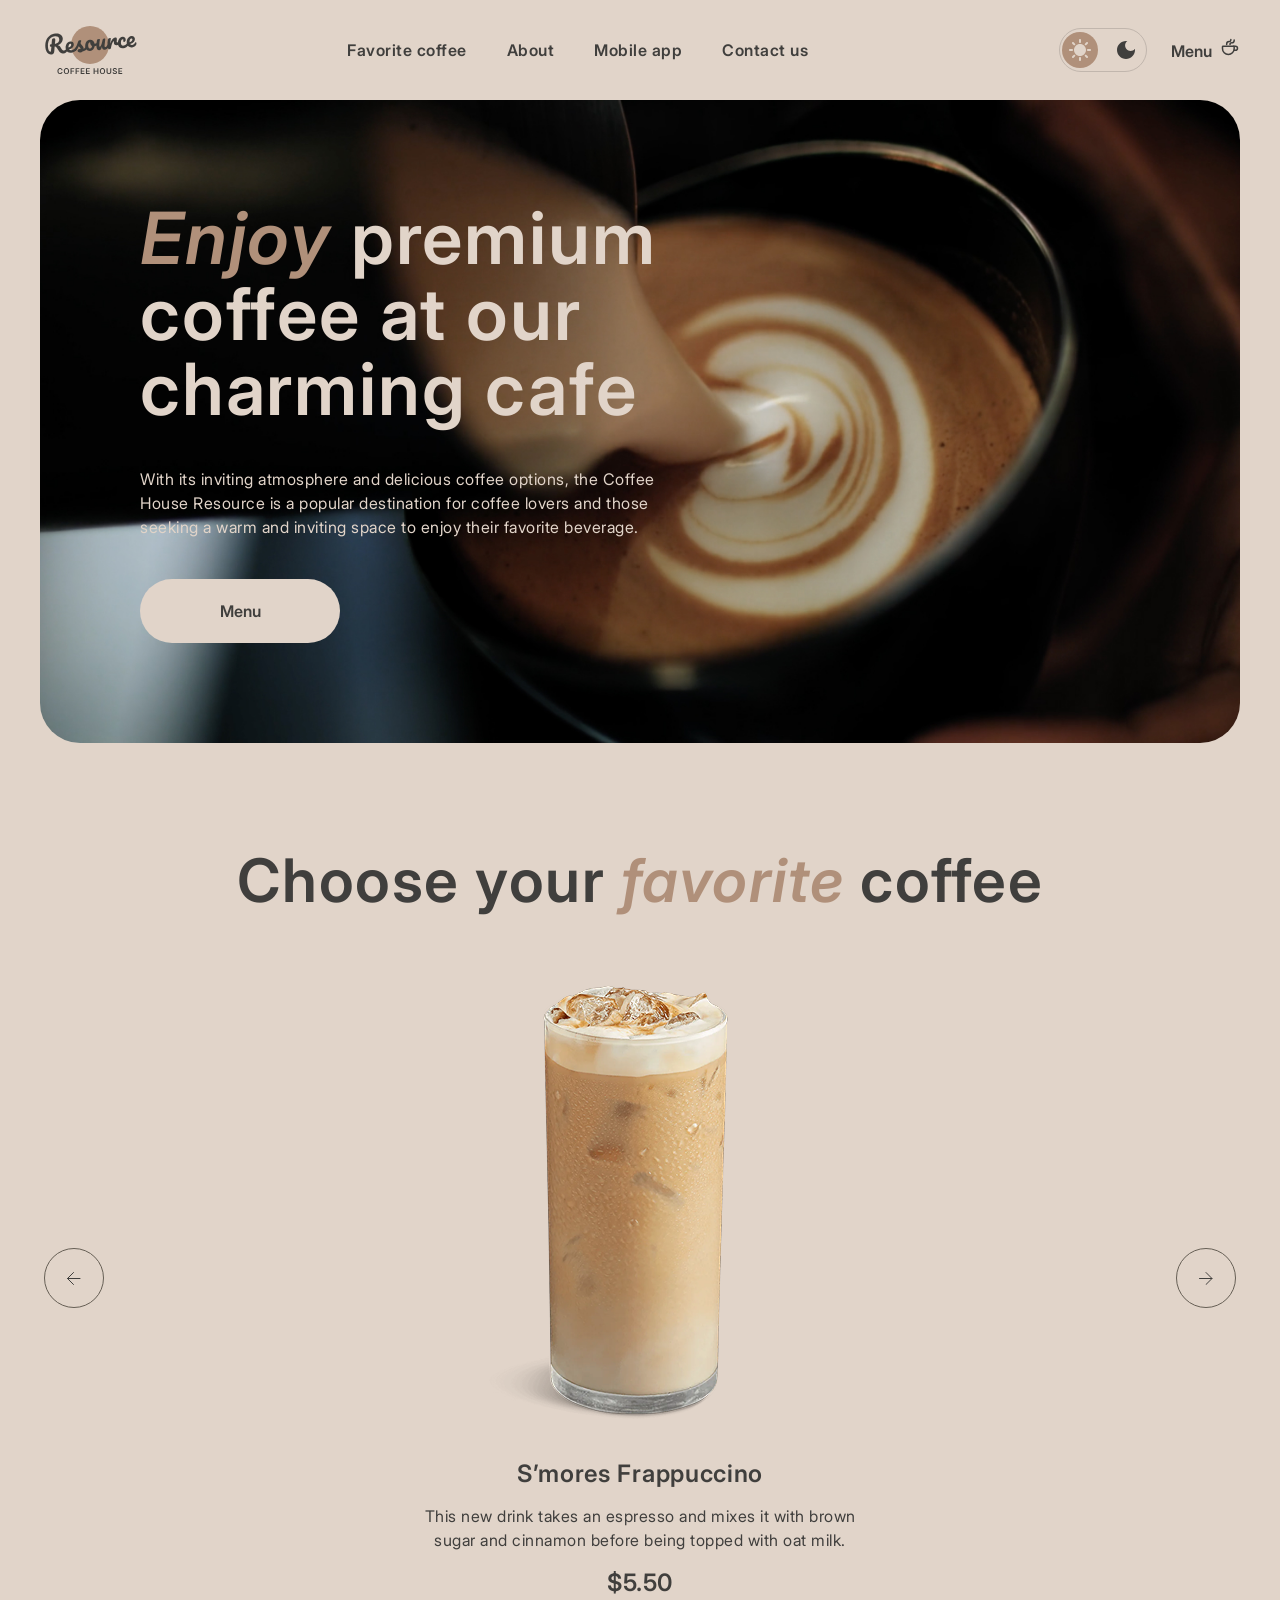
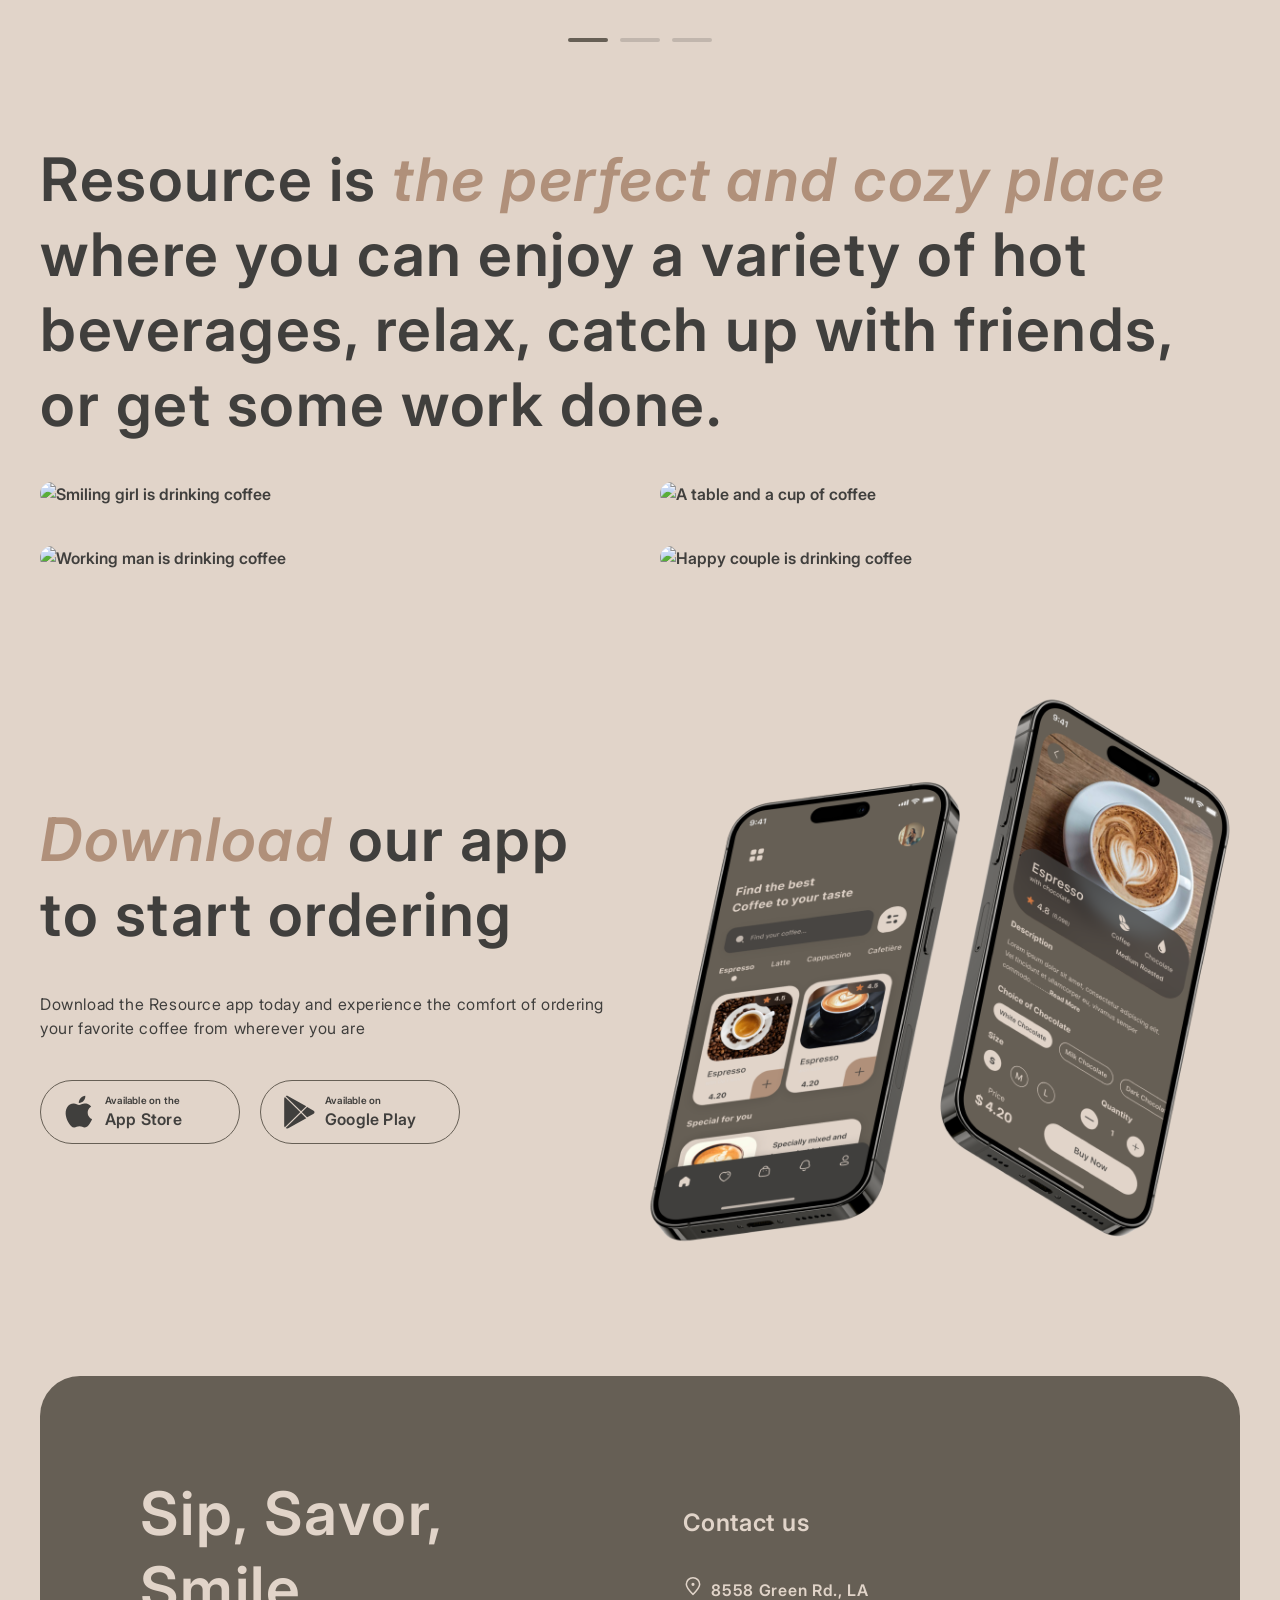
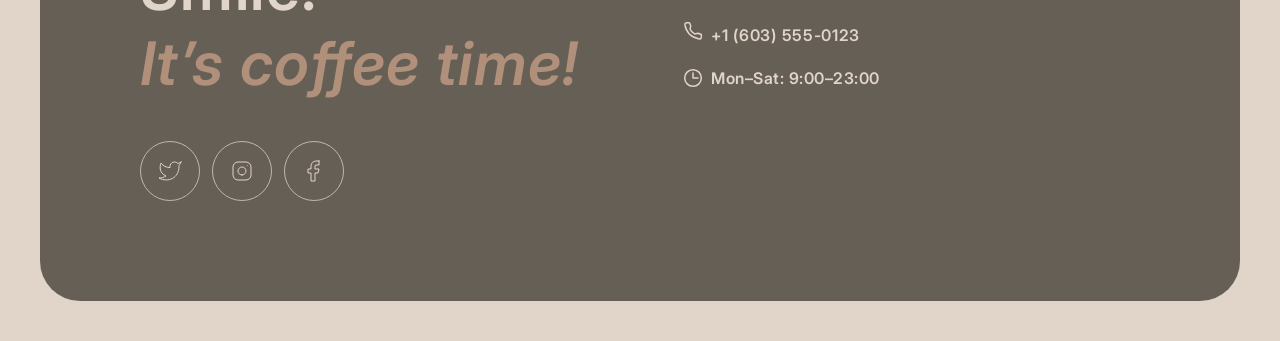
==== index.html @ ae1f3d16 "feat: add menu page layout" ====
<!doctype html>
<html lang="en">
  <head>
    <meta charset="UTF-8" />
    <meta name="viewport" content="width=device-width, initial-scale=1.0" />
    <link
      rel="shortcut icon"
      type="image/x-icon"
      href="./assets/img/favicon-32x32.png"
    />
    <link rel="stylesheet" href="modern-normalize.css" />
    <link rel="stylesheet" href="style.css" />
    <script src="script.js" defer></script>
    <title>Coffee House</title>
  </head>
  <body>
    <div class="container">
      <header class="header">
        <div class="header__logo">
          <a href="index.html">
            <svg
              width="100"
              height="60"
              viewBox="0 0 100 60"
              fill="none"
              xmlns="http://www.w3.org/2000/svg"
              class="logo-light"
            >
              <path
                d="M69 25C69 35.4934 60.4934 44 50 44C39.5066 44 31 35.4934 31 25C31 14.5066 39.5066 6 50 6C60.4934 6 69 14.5066 69 25Z"
                fill="#B0907A"
              />
              <path
                d="M95.6784 22.2913C95.8856 22.2732 96.0534 22.3548 96.1817 22.5364C96.326 22.7165 96.4127 22.9739 96.442 23.3086C96.4922 23.8824 96.4 24.3884 96.1652 24.8265C95.7789 25.5509 95.2359 26.1365 94.5362 26.5832C93.8524 27.0285 93.0084 27.295 92.0042 27.3829C90.4741 27.5168 89.2469 27.1664 88.3226 26.3318C87.3969 25.4812 86.8658 24.2749 86.7291 22.7129C86.6329 21.6131 86.7748 20.5727 87.1547 19.5919C87.5333 18.5951 88.1046 17.7822 88.8687 17.1532C89.6487 16.5229 90.5568 16.1623 91.5928 16.0717C92.5173 15.9908 93.2829 16.2049 93.8895 16.714C94.4948 17.2071 94.8386 17.9239 94.9209 18.8643C95.0171 19.9641 94.7016 20.9473 93.9743 21.814C93.2617 22.6633 91.9772 23.4021 90.1208 24.0303C90.5675 24.73 91.2451 25.0401 92.1537 24.9606C92.8072 24.9035 93.3279 24.7053 93.7158 24.3662C94.1197 24.0257 94.5692 23.4725 95.0643 22.7064C95.2346 22.4506 95.4393 22.3122 95.6784 22.2913ZM91.3914 18.4503C90.8016 18.5019 90.3295 18.8885 89.9751 19.6102C89.6365 20.3304 89.5098 21.1767 89.5949 22.149L89.5991 22.1968C90.5199 21.8914 91.2318 21.4918 91.7347 20.9981C92.2376 20.5044 92.4632 19.9626 92.4117 19.3729C92.3852 19.0701 92.2766 18.8386 92.0859 18.6786C91.9098 18.5013 91.6783 18.4252 91.3914 18.4503Z"
                fill="#403F3D"
              />
              <path
                d="M83.2976 28.1446C81.7356 28.2813 80.4779 27.9497 79.5245 27.1497C78.5857 26.3324 78.0529 25.1985 77.926 23.7481C77.813 22.457 77.969 21.303 78.394 20.2861C78.819 19.2692 79.4149 18.4622 80.1818 17.8651C80.9487 17.268 81.7784 16.9304 82.671 16.8523C83.5477 16.7756 84.2481 16.9793 84.7723 17.4635C85.311 17.9303 85.6159 18.5702 85.6871 19.383C85.7456 20.0525 85.6437 20.6316 85.3813 21.1203C85.1348 21.6076 84.7725 21.8722 84.2944 21.9141C83.9915 21.9406 83.7382 21.8904 83.5344 21.7637C83.3465 21.6356 83.2414 21.444 83.2191 21.189C83.2093 21.0774 83.2141 20.9485 83.2334 20.8023C83.2527 20.6561 83.2676 20.5504 83.278 20.4852C83.3367 20.2392 83.357 20.0125 83.3389 19.8053C83.3208 19.5981 83.2511 19.4436 83.1297 19.3418C83.0243 19.2386 82.876 19.1953 82.6847 19.2121C82.3181 19.2441 81.9901 19.4415 81.7006 19.8041C81.4097 20.1508 81.193 20.6114 81.0506 21.186C80.9081 21.7606 80.8661 22.3826 80.9247 23.0521C81.0865 24.901 81.9723 25.7551 83.5821 25.6142C84.2356 25.557 84.9181 25.2805 85.6296 24.7846C86.3556 24.2714 87.0469 23.5444 87.7034 22.6036C87.8752 22.3637 88.0806 22.2333 88.3197 22.2124C88.5269 22.1942 88.6946 22.2759 88.8229 22.4574C88.9672 22.6375 89.054 22.895 89.0832 23.2297C89.1362 23.8354 89.028 24.3427 88.7587 24.7518C88.0904 25.7418 87.2526 26.5378 86.2452 27.1399C85.2524 27.7247 84.2699 28.0596 83.2976 28.1446Z"
                fill="#403F3D"
              />
              <path
                d="M69.549 29.3476C68.9433 29.4006 68.485 29.1195 68.1742 28.5042C67.8794 27.8876 67.6706 26.8779 67.5479 25.4753C67.3666 23.4032 67.4892 21.4089 67.9158 19.4924C68.0188 19.0177 68.2207 18.6627 68.5213 18.4276C68.8365 18.1752 69.289 18.0232 69.8787 17.9716C70.1975 17.9437 70.4242 17.964 70.5586 18.0326C70.6931 18.1011 70.7701 18.2469 70.7897 18.4701C70.812 18.7251 70.7426 19.3094 70.5816 20.2229C70.478 20.8744 70.3993 21.4434 70.3455 21.93C70.2917 22.4165 70.2636 23.0132 70.2612 23.7201C70.6673 22.3033 71.1594 21.136 71.7376 20.2181C72.3158 19.3002 72.8997 18.6308 73.4892 18.2098C74.0947 17.7874 74.6605 17.5532 75.1865 17.5072C76.2225 17.4166 76.7858 17.8893 76.8765 18.9253C76.8946 19.1325 76.8668 19.6409 76.7931 20.4504C76.7214 21.0991 76.6925 21.5032 76.7064 21.6626C76.7552 22.2204 76.9789 22.4819 77.3773 22.4471C77.8236 22.408 78.3668 22.0072 79.0067 21.2445C79.1958 21.0191 79.4019 20.8967 79.6251 20.8772C79.8323 20.8591 80 20.9408 80.1283 21.1223C80.2712 21.2864 80.3559 21.5199 80.3824 21.8228C80.434 22.4125 80.315 22.8887 80.0255 23.2513C79.6197 23.7526 79.1285 24.1971 78.5521 24.5848C77.9903 24.9552 77.3746 25.1697 76.7052 25.2282C75.8604 25.3021 75.196 25.1434 74.7121 24.7521C74.2441 24.3594 73.978 23.7965 73.9139 23.0633C73.8929 22.8242 73.8959 22.583 73.9228 22.3397C73.9268 22.0182 73.9239 21.8016 73.9142 21.69C73.8919 21.435 73.793 21.3151 73.6177 21.3305C73.3786 21.3514 73.0836 21.6503 72.7325 22.2271C72.396 22.7865 72.0748 23.5213 71.7689 24.4314C71.4631 25.3415 71.2332 26.2932 71.0791 27.2864C70.9694 28.0509 70.8068 28.5791 70.5914 28.8709C70.3906 29.1455 70.0431 29.3044 69.549 29.3476Z"
                fill="#403F3D"
              />
              <path
                d="M59.2462 30.2488C58.5289 30.3116 57.9106 30.0364 57.3912 29.4233C56.8863 28.7929 56.5906 27.9836 56.5042 26.9954C56.3996 25.8 56.3838 24.7012 56.4567 23.699C56.5282 22.6809 56.6985 21.5979 56.9675 20.4501C57.085 19.958 57.2782 19.5958 57.547 19.3635C57.8157 19.1312 58.2609 18.9878 58.8826 18.9334C59.2332 18.9028 59.4772 18.9376 59.6145 19.038C59.7677 19.1371 59.8541 19.2981 59.8736 19.5213C59.8847 19.6488 59.8347 20.0868 59.7235 20.8354C59.6157 21.4391 59.5349 21.9842 59.4811 22.4707C59.3088 24.1722 59.247 25.3019 59.2958 25.8598C59.3251 26.1945 59.3859 26.4301 59.4781 26.5666C59.569 26.6871 59.7021 26.7397 59.8774 26.7244C60.1165 26.7035 60.3904 26.4386 60.6993 25.9297C61.024 25.4195 61.3431 24.6608 61.6565 23.6536C61.9859 22.6451 62.2798 21.4148 62.5382 19.9627C62.6239 19.4734 62.7852 19.114 63.0221 18.8845C63.2749 18.6535 63.6643 18.5151 64.1903 18.4691C64.5569 18.437 64.8161 18.4625 64.9679 18.5456C65.1184 18.6127 65.204 18.7658 65.2249 19.0049C65.2598 19.4034 65.1561 20.5127 64.9138 22.3327C64.646 24.412 64.533 25.6907 64.5748 26.1688C64.6013 26.4717 64.686 26.7052 64.8289 26.8694C64.9703 27.0176 65.1447 27.0827 65.3519 27.0645C65.6706 27.0366 66.0285 26.8126 66.4254 26.3924C66.8368 25.9549 67.3708 25.2657 68.0273 24.3249C68.199 24.0851 68.4044 23.9547 68.6435 23.9337C68.8507 23.9156 69.0185 23.9973 69.1468 24.1788C69.291 24.3589 69.3778 24.6163 69.4071 24.9511C69.4629 25.5886 69.3547 26.096 69.0825 26.4731C68.471 27.3779 67.7905 28.1361 67.041 28.7477C66.3074 29.358 65.4385 29.707 64.4343 29.7949C63.6693 29.8618 63.0776 29.6165 62.6594 29.0588C62.2572 28.4997 62.0093 27.6862 61.9159 26.6183C61.7398 27.7259 61.4065 28.5982 60.9162 29.2354C60.4245 29.8566 59.8678 30.1944 59.2462 30.2488Z"
                fill="#403F3D"
              />
              <path
                d="M57.5606 22.8796C57.7678 22.8614 57.9362 22.9511 58.0659 23.1485C58.1956 23.346 58.2744 23.6041 58.3023 23.9229C58.3692 24.688 58.1779 25.1625 57.7282 25.3463C56.8011 25.7647 55.7659 26.048 54.6225 26.1963C54.4367 27.5616 53.9332 28.6898 53.1117 29.5808C52.2888 30.4559 51.3115 30.9429 50.1799 31.0419C49.2235 31.1256 48.3824 30.9663 47.6566 30.564C46.9467 30.1603 46.383 29.5913 45.9654 28.8569C45.5478 28.1225 45.3 27.309 45.2219 26.4164C45.1159 25.205 45.2529 24.1089 45.6328 23.1281C46.0114 22.1313 46.5841 21.3343 47.351 20.7372C48.1165 20.1242 48.9933 19.7744 49.9816 19.688C51.1929 19.582 52.2022 19.9193 53.0093 20.6999C53.8309 21.4632 54.3592 22.453 54.5941 23.6691C55.339 23.5558 56.2177 23.3183 57.23 22.9567C57.3547 22.9136 57.4649 22.8879 57.5606 22.8796ZM50.1494 28.4908C50.6595 28.4462 51.0797 28.2007 51.41 27.7542C51.7563 27.3063 51.959 26.6863 52.0182 25.8941C51.4948 25.6026 51.0739 25.1977 50.7555 24.6795C50.4531 24.1599 50.2754 23.5972 50.2224 22.9916C50.2001 22.7365 50.2017 22.4794 50.2272 22.2202L50.1076 22.2307C49.4701 22.2864 48.9633 22.644 48.5873 23.3032C48.2259 23.9452 48.094 24.824 48.1916 25.9398C48.2683 26.8164 48.4942 27.4712 48.8694 27.9042C49.2605 28.3357 49.6872 28.5313 50.1494 28.4908Z"
                fill="#403F3D"
              />
              <path
                d="M40.3103 32.4354C39.4815 32.508 38.8272 32.3725 38.3474 32.029C37.8836 31.6841 37.6307 31.2726 37.5889 30.7944C37.5527 30.38 37.6727 30.0081 37.9491 29.6787C38.2254 29.3494 38.6584 29.1589 39.2482 29.1073C39.4554 29.0892 39.6966 29.0922 39.9717 29.1163C40.2614 29.1231 40.4787 29.1282 40.6235 29.1316C40.5713 28.7185 40.4415 28.3364 40.2341 27.9851C40.0427 27.6325 39.8048 27.3 39.5205 26.9876C39.2348 26.6592 38.9692 26.3773 38.7237 26.1418C38.3119 27.1254 37.8861 27.9497 37.4464 28.6145C37.0226 29.278 36.5482 29.9137 36.0232 30.5218C35.7614 30.8338 35.4711 31.0038 35.1523 31.0316C34.8973 31.054 34.6824 30.9844 34.5077 30.823C34.3316 30.6457 34.2316 30.4216 34.2079 30.1506C34.1801 29.8318 34.2658 29.5272 34.4653 29.2367L34.7426 28.827C35.5244 27.6664 36.1078 26.7159 36.4928 25.9756C36.7233 25.4896 36.9884 24.8481 37.288 24.0509C37.5863 23.2379 37.8745 22.4016 38.1527 21.542C38.3942 20.8142 38.9931 20.4085 39.9494 20.3248C40.3957 20.2858 40.71 20.2984 40.8923 20.3628C41.0746 20.4271 41.1734 20.547 41.1888 20.7223C41.1971 20.8179 41.1785 20.9722 41.1329 21.1849C41.0873 21.3977 41.0177 21.6126 40.9243 21.8296C40.6876 22.4285 40.5867 22.9272 40.6215 23.3257C40.6424 23.5647 40.7451 23.8208 40.9296 24.0937C41.1301 24.3653 41.4244 24.7009 41.8127 25.1006C42.3814 25.7254 42.8141 26.2657 43.111 26.7216C43.4224 27.1601 43.6025 27.6583 43.6513 28.2162C43.6652 28.3756 43.6688 28.6001 43.662 28.8898C44.4166 28.5187 45.2626 27.6335 46.2003 26.2345C46.372 25.9946 46.5774 25.8642 46.8165 25.8433C47.0237 25.8252 47.1915 25.9069 47.3198 26.0884C47.464 26.2685 47.5508 26.5259 47.5801 26.8606C47.6331 27.4663 47.5249 27.9737 47.2555 28.3827C46.545 29.4407 45.8392 30.185 45.1381 30.6158C44.4515 31.0292 43.5756 31.2985 42.5105 31.4238C41.9204 32.0215 41.187 32.3587 40.3103 32.4354Z"
                fill="#403F3D"
              />
              <path
                d="M36.6161 26.7357C36.8233 26.7175 36.9911 26.7992 37.1194 26.9807C37.2636 27.1608 37.3504 27.4183 37.3797 27.753C37.4355 28.3905 37.3273 28.8979 37.0551 29.2751C36.5281 30.0439 35.7492 30.7786 34.7183 31.4791C33.7034 32.1782 32.5823 32.5815 31.355 32.6888C29.6814 32.8353 28.3426 32.4947 27.3386 31.667C26.3347 30.8394 25.7637 29.6365 25.6256 28.0586C25.5294 26.9588 25.6713 25.9185 26.0512 24.9376C26.4298 23.9408 27.0011 23.1279 27.7652 22.4989C28.5452 21.8686 29.4533 21.508 30.4893 21.4174C31.4138 21.3365 32.1793 21.5506 32.786 22.0597C33.3913 22.5528 33.7351 23.2696 33.8173 24.21C33.9136 25.3098 33.5981 26.293 32.8708 27.1597C32.1581 28.009 30.8816 28.7471 29.0412 29.3739C29.5039 30.0722 30.293 30.3726 31.4088 30.275C32.126 30.2122 32.9173 29.894 33.7826 29.3204C34.6625 28.7295 35.4016 27.9983 35.9999 27.1269C36.1716 26.887 36.377 26.7566 36.6161 26.7357ZM30.2878 23.796C29.6981 23.8476 29.226 24.2342 28.8715 24.9559C28.533 25.6761 28.4063 26.5224 28.4914 27.4947L28.4955 27.5425C29.4164 27.2371 30.1283 26.8375 30.6312 26.3438C31.1341 25.8501 31.3597 25.3083 31.3081 24.7186C31.2816 24.4158 31.1731 24.1843 30.9824 24.0243C30.8063 23.847 30.5747 23.7709 30.2878 23.796Z"
                fill="#403F3D"
              />
              <path
                d="M27.6906 27.5167C27.8978 27.4986 28.0656 27.5803 28.1939 27.7618C28.3382 27.9419 28.4249 28.1993 28.4542 28.5341C28.5086 29.1557 28.4004 29.6631 28.1296 30.0561C27.4454 31.0476 26.7351 31.8324 25.9987 32.4108C25.261 32.9733 24.3581 33.3012 23.2902 33.3946C22.2541 33.4853 21.3451 33.2837 20.5631 32.79C19.797 32.2949 19.028 31.3985 18.256 30.1009C17.6351 29.063 17.151 28.3023 16.8035 27.8188C16.4547 27.3193 16.119 26.9712 15.7967 26.7745C15.4903 26.5765 15.1198 26.4724 14.6852 26.4622C14.6508 26.8025 14.5595 27.8705 14.4114 29.6663C14.3537 30.4744 14.3165 30.9675 14.3 31.1456C14.2256 32.1319 13.9724 32.9089 13.5402 33.4767C13.1067 34.0286 12.4038 34.3471 11.4315 34.4321C10.3636 34.5256 9.38799 34.2977 8.50477 33.7486C7.63609 33.1822 6.9298 32.3606 6.38589 31.2839C5.84059 30.1913 5.50518 28.9277 5.37968 27.4932C5.1454 24.8154 5.40544 22.4638 6.15978 20.4383C6.93006 18.4115 8.10738 16.8148 9.69174 15.6483C11.2906 14.4644 13.1899 13.7763 15.3895 13.5838C16.9196 13.45 18.223 13.5688 19.2994 13.9404C20.3759 14.312 21.1968 14.8826 21.762 15.6523C22.3432 16.4206 22.6784 17.3148 22.7676 18.3349C22.8457 19.2275 22.7073 20.1229 22.3522 21.0213C22.0117 21.9023 21.4476 22.7066 20.66 23.434C19.8724 24.1614 18.8869 24.7375 17.7034 25.1622C18.4866 25.3025 19.1057 25.5856 19.5605 26.0116C20.0154 26.4376 20.4891 27.0787 20.9816 27.9351C21.5115 28.8524 22.0112 29.5153 22.4806 29.924C22.966 30.3312 23.4955 30.5098 24.0693 30.4596C24.5794 30.4149 25.0509 30.205 25.4838 29.8299C25.9154 29.4388 26.4456 28.7981 27.0744 27.9079C27.2461 27.6681 27.4515 27.5377 27.6906 27.5167ZM11.3837 26.727C10.8418 26.7744 10.4561 26.6797 10.2266 26.4428C10.013 26.2045 9.89225 25.9259 9.86436 25.6071C9.8309 25.2246 9.92394 24.9113 10.1435 24.6672C10.379 24.4218 10.6562 24.2851 10.9749 24.2572L11.5727 24.2049C11.691 22.6206 11.8123 21.2528 11.9364 20.1016C12.053 19.0474 12.6771 18.4708 13.8088 18.3718C14.7173 18.2923 15.2071 18.659 15.2782 19.4719C15.2936 19.6473 15.2975 19.7835 15.2899 19.8805L14.9199 23.9121C15.7764 23.789 16.5393 23.5134 17.2085 23.0855C17.8937 22.6561 18.4149 22.0966 18.7722 21.4068C19.1454 20.7156 19.2957 19.9556 19.2232 19.1268C19.1353 18.1226 18.7236 17.3636 17.988 16.8498C17.2524 16.3359 16.2232 16.1369 14.9002 16.2526C13.3382 16.3893 12.0016 16.8997 10.8904 17.7839C9.79381 18.6508 8.98568 19.8779 8.46605 21.4653C7.94503 23.0366 7.78003 24.9142 7.97108 27.0978C8.06033 28.1179 8.24063 28.9855 8.51198 29.7006C8.78334 30.4157 9.08648 30.9432 9.42139 31.2834C9.75631 31.6235 10.0592 31.7817 10.3302 31.7579C10.5374 31.7398 10.6957 31.6216 10.8051 31.4032C10.9304 31.1834 11.0127 30.839 11.052 30.3698L11.3837 26.727Z"
                fill="#403F3D"
              />
              <path
                d="M78.4023 54.0001V48.1819H82.1864V49.0654H79.4563V50.645H81.9904V51.5285H79.4563V53.1165H82.2092V54.0001H78.4023Z"
                fill="#403F3D"
              />
              <path
                d="M75.9698 49.7813C75.9433 49.5332 75.8316 49.34 75.6346 49.2017C75.4395 49.0635 75.1857 48.9943 74.8732 48.9943C74.6535 48.9943 74.4651 49.0275 74.3079 49.0938C74.1507 49.1601 74.0304 49.25 73.9471 49.3637C73.8638 49.4773 73.8211 49.607 73.8192 49.7529C73.8192 49.8741 73.8467 49.9792 73.9016 50.0682C73.9585 50.1572 74.0352 50.233 74.1317 50.2955C74.2283 50.3561 74.3353 50.4072 74.4528 50.4489C74.5702 50.4906 74.6886 50.5256 74.8079 50.554L75.3533 50.6904C75.573 50.7415 75.7842 50.8106 75.9869 50.8977C76.1914 50.9849 76.3742 51.0947 76.5352 51.2273C76.698 51.3599 76.8268 51.5199 76.9215 51.7074C77.0162 51.8949 77.0636 52.1146 77.0636 52.3665C77.0636 52.7074 76.9764 53.0076 76.8022 53.2671C76.628 53.5246 76.3761 53.7263 76.0465 53.8722C75.7189 54.0161 75.3221 54.0881 74.8562 54.0881C74.4035 54.0881 74.0105 54.018 73.6772 53.8779C73.3458 53.7377 73.0863 53.5332 72.8988 53.2642C72.7132 52.9953 72.6128 52.6676 72.5977 52.2813H73.6346C73.6497 52.4839 73.7122 52.6525 73.8221 52.787C73.9319 52.9214 74.0749 53.0218 74.2511 53.0881C74.4291 53.1544 74.628 53.1875 74.8477 53.1875C75.0768 53.1875 75.2776 53.1534 75.4499 53.0852C75.6242 53.0152 75.7605 52.9186 75.859 52.7955C75.9575 52.6705 76.0077 52.5246 76.0096 52.358C76.0077 52.2065 75.9632 52.0815 75.8761 51.983C75.7889 51.8826 75.6668 51.7993 75.5096 51.733C75.3543 51.6648 75.1725 51.6042 74.9641 51.5512L74.3022 51.3807C73.823 51.2576 73.4442 51.071 73.1658 50.821C72.8893 50.5692 72.7511 50.2349 72.7511 49.8182C72.7511 49.4754 72.8439 49.1752 73.0295 48.9176C73.217 48.6601 73.4717 48.4602 73.7937 48.3182C74.1156 48.1743 74.4802 48.1023 74.8874 48.1023C75.3003 48.1023 75.6621 48.1743 75.9727 48.3182C76.2852 48.4602 76.5304 48.6582 76.7085 48.912C76.8865 49.1638 76.9783 49.4536 76.984 49.7813H75.9698Z"
                fill="#403F3D"
              />
              <path
                d="M70.2086 48.1819H71.2626V51.983C71.2626 52.3997 71.1641 52.7662 70.9672 53.0825C70.7721 53.3987 70.4975 53.6459 70.1433 53.8239C69.7891 54.0001 69.3753 54.0881 68.9018 54.0881C68.4264 54.0881 68.0117 54.0001 67.6575 53.8239C67.3033 53.6459 67.0287 53.3987 66.8336 53.0825C66.6386 52.7662 66.541 52.3997 66.541 51.983V48.1819H67.595V51.895C67.595 52.1374 67.648 52.3533 67.7541 52.5427C67.862 52.7321 68.0136 52.8807 68.2086 52.9887C68.4037 53.0948 68.6348 53.1478 68.9018 53.1478C69.1689 53.1478 69.3999 53.0948 69.595 52.9887C69.792 52.8807 69.9435 52.7321 70.0495 52.5427C70.1556 52.3533 70.2086 52.1374 70.2086 51.895V48.1819Z"
                fill="#403F3D"
              />
              <path
                d="M65.1435 51.0909C65.1435 51.7178 65.026 52.2548 64.7912 52.7017C64.5582 53.1468 64.2401 53.4877 63.8366 53.7245C63.4351 53.9612 62.9796 54.0796 62.4702 54.0796C61.9607 54.0796 61.5043 53.9612 61.1009 53.7245C60.6993 53.4858 60.3812 53.144 60.1463 52.6989C59.9134 52.2519 59.7969 51.7159 59.7969 51.0909C59.7969 50.464 59.9134 49.9281 60.1463 49.483C60.3812 49.036 60.6993 48.6942 61.1009 48.4574C61.5043 48.2207 61.9607 48.1023 62.4702 48.1023C62.9796 48.1023 63.4351 48.2207 63.8366 48.4574C64.2401 48.6942 64.5582 49.036 64.7912 49.483C65.026 49.9281 65.1435 50.464 65.1435 51.0909ZM64.0838 51.0909C64.0838 50.6496 64.0147 50.2775 63.8764 49.9745C63.7401 49.6695 63.5507 49.4394 63.3082 49.2841C63.0658 49.1269 62.7865 49.0483 62.4702 49.0483C62.1539 49.0483 61.8745 49.1269 61.6321 49.2841C61.3897 49.4394 61.1993 49.6695 61.0611 49.9745C60.9247 50.2775 60.8565 50.6496 60.8565 51.0909C60.8565 51.5322 60.9247 51.9053 61.0611 52.2102C61.1993 52.5133 61.3897 52.7434 61.6321 52.9006C61.8745 53.0559 62.1539 53.1335 62.4702 53.1335C62.7865 53.1335 63.0658 53.0559 63.3082 52.9006C63.5507 52.7434 63.7401 52.5133 63.8764 52.2102C64.0147 51.9053 64.0838 51.5322 64.0838 51.0909Z"
                fill="#403F3D"
              />
              <path
                d="M53.5918 54.0001V48.1819H54.6458V50.645H57.3418V48.1819H58.3986V54.0001H57.3418V51.5285H54.6458V54.0001H53.5918Z"
                fill="#403F3D"
              />
              <path
                d="M45.9492 54.0001V48.1819H49.7333V49.0654H47.0032V50.645H49.5373V51.5285H47.0032V53.1165H49.756V54.0001H45.9492Z"
                fill="#403F3D"
              />
              <path
                d="M40.6895 54.0001V48.1819H44.4735V49.0654H41.7434V50.645H44.2775V51.5285H41.7434V53.1165H44.4963V54.0001H40.6895Z"
                fill="#403F3D"
              />
              <path
                d="M35.6016 54.0001V48.1819H39.3288V49.0654H36.6555V50.645H39.0732V51.5285H36.6555V54.0001H35.6016Z"
                fill="#403F3D"
              />
              <path
                d="M30.5137 54.0001V48.1819H34.2409V49.0654H31.5676V50.645H33.9853V51.5285H31.5676V54.0001H30.5137Z"
                fill="#403F3D"
              />
              <path
                d="M29.1181 51.0909C29.1181 51.7178 29.0007 52.2548 28.7658 52.7017C28.5328 53.1468 28.2147 53.4877 27.8113 53.7245C27.4097 53.9612 26.9542 54.0796 26.4448 54.0796C25.9353 54.0796 25.4789 53.9612 25.0755 53.7245C24.6739 53.4858 24.3558 53.144 24.1209 52.6989C23.888 52.2519 23.7715 51.7159 23.7715 51.0909C23.7715 50.464 23.888 49.9281 24.1209 49.483C24.3558 49.036 24.6739 48.6942 25.0755 48.4574C25.4789 48.2207 25.9353 48.1023 26.4448 48.1023C26.9542 48.1023 27.4097 48.2207 27.8113 48.4574C28.2147 48.6942 28.5328 49.036 28.7658 49.483C29.0007 49.9281 29.1181 50.464 29.1181 51.0909ZM28.0584 51.0909C28.0584 50.6496 27.9893 50.2775 27.851 49.9745C27.7147 49.6695 27.5253 49.4394 27.2828 49.2841C27.0404 49.1269 26.7611 49.0483 26.4448 49.0483C26.1285 49.0483 25.8491 49.1269 25.6067 49.2841C25.3643 49.4394 25.1739 49.6695 25.0357 49.9745C24.8993 50.2775 24.8311 50.6496 24.8311 51.0909C24.8311 51.5322 24.8993 51.9053 25.0357 52.2102C25.1739 52.5133 25.3643 52.7434 25.6067 52.9006C25.8491 53.0559 26.1285 53.1335 26.4448 53.1335C26.7611 53.1335 27.0404 53.0559 27.2828 52.9006C27.5253 52.7434 27.7147 52.5133 27.851 52.2102C27.9893 51.9053 28.0584 51.5322 28.0584 51.0909Z"
                fill="#403F3D"
              />
              <path
                d="M22.5536 50.1449H21.4911C21.4608 49.9707 21.4049 49.8163 21.3235 49.6818C21.2421 49.5455 21.1407 49.4299 21.0195 49.3352C20.8983 49.2406 20.7601 49.1695 20.6048 49.1222C20.4513 49.0729 20.2856 49.0483 20.1076 49.0483C19.7913 49.0483 19.511 49.1279 19.2667 49.287C19.0224 49.4442 18.8311 49.6752 18.6928 49.9801C18.5546 50.2832 18.4854 50.6534 18.4854 51.0909C18.4854 51.536 18.5546 51.911 18.6928 52.2159C18.833 52.519 19.0243 52.7481 19.2667 52.9034C19.511 53.0568 19.7904 53.1335 20.1048 53.1335C20.279 53.1335 20.4419 53.1108 20.5934 53.0654C20.7468 53.018 20.8841 52.9489 21.0053 52.858C21.1284 52.7671 21.2317 52.6553 21.315 52.5227C21.4002 52.3902 21.4589 52.2387 21.4911 52.0682L22.5536 52.0739C22.5138 52.3504 22.4277 52.6099 22.2951 52.8523C22.1644 53.0947 21.993 53.3087 21.7809 53.4943C21.5688 53.6781 21.3207 53.822 21.0366 53.9262C20.7525 54.0284 20.4371 54.0796 20.0906 54.0796C19.5792 54.0796 19.1228 53.9612 18.7212 53.7245C18.3197 53.4877 18.0034 53.1459 17.7724 52.6989C17.5413 52.2519 17.4258 51.7159 17.4258 51.0909C17.4258 50.464 17.5423 49.9281 17.7752 49.483C18.0082 49.036 18.3254 48.6942 18.7269 48.4574C19.1284 48.2207 19.583 48.1023 20.0906 48.1023C20.4144 48.1023 20.7156 48.1477 20.994 48.2387C21.2724 48.3296 21.5205 48.4631 21.7383 48.6392C21.9561 48.8135 22.1351 49.0275 22.2752 49.2813C22.4173 49.5332 22.5101 49.821 22.5536 50.1449Z"
                fill="#403F3D"
              />
            </svg>

            <svg
              width="100"
              height="60"
              viewBox="0 0 100 60"
              fill="none"
              class="logo-dark"
              xmlns="http://www.w3.org/2000/svg"
            >
              <path
                d="M69 25C69 35.4934 60.4934 44 50 44C39.5066 44 31 35.4934 31 25C31 14.5066 39.5066 6 50 6C60.4934 6 69 14.5066 69 25Z"
                fill="#B0907A"
              />
              <path
                d="M95.6784 22.2913C95.8856 22.2732 96.0534 22.3548 96.1817 22.5364C96.326 22.7165 96.4127 22.9739 96.442 23.3086C96.4922 23.8824 96.4 24.3884 96.1652 24.8265C95.7789 25.5509 95.2359 26.1365 94.5362 26.5832C93.8524 27.0285 93.0084 27.295 92.0042 27.3829C90.4741 27.5168 89.2469 27.1664 88.3226 26.3318C87.3969 25.4812 86.8658 24.2749 86.7291 22.7129C86.6329 21.6131 86.7748 20.5727 87.1547 19.5919C87.5333 18.5951 88.1046 17.7822 88.8687 17.1532C89.6487 16.5229 90.5568 16.1623 91.5928 16.0717C92.5173 15.9908 93.2829 16.2049 93.8895 16.714C94.4948 17.2071 94.8386 17.9239 94.9209 18.8643C95.0171 19.9641 94.7016 20.9473 93.9743 21.814C93.2617 22.6633 91.9772 23.4021 90.1208 24.0303C90.5675 24.73 91.2451 25.0401 92.1537 24.9606C92.8072 24.9035 93.3279 24.7053 93.7158 24.3662C94.1197 24.0257 94.5692 23.4725 95.0643 22.7064C95.2346 22.4506 95.4393 22.3122 95.6784 22.2913ZM91.3914 18.4503C90.8016 18.5019 90.3295 18.8885 89.9751 19.6102C89.6365 20.3304 89.5098 21.1767 89.5949 22.149L89.5991 22.1968C90.5199 21.8914 91.2318 21.4918 91.7347 20.9981C92.2376 20.5044 92.4632 19.9626 92.4117 19.3729C92.3852 19.0701 92.2766 18.8386 92.0859 18.6786C91.9098 18.5013 91.6783 18.4252 91.3914 18.4503Z"
                fill="#E1D4C9"
              />
              <path
                d="M83.2976 28.1446C81.7356 28.2813 80.4779 27.9497 79.5245 27.1497C78.5857 26.3324 78.0529 25.1985 77.926 23.7481C77.813 22.457 77.969 21.303 78.394 20.2861C78.819 19.2692 79.4149 18.4622 80.1818 17.8651C80.9487 17.268 81.7784 16.9304 82.671 16.8523C83.5477 16.7756 84.2481 16.9793 84.7723 17.4635C85.311 17.9303 85.6159 18.5702 85.6871 19.383C85.7456 20.0525 85.6437 20.6316 85.3813 21.1203C85.1348 21.6076 84.7725 21.8722 84.2944 21.9141C83.9915 21.9406 83.7382 21.8904 83.5344 21.7637C83.3465 21.6356 83.2414 21.444 83.2191 21.189C83.2093 21.0774 83.2141 20.9485 83.2334 20.8023C83.2527 20.6561 83.2676 20.5504 83.278 20.4852C83.3367 20.2392 83.357 20.0125 83.3389 19.8053C83.3208 19.5981 83.2511 19.4436 83.1297 19.3418C83.0243 19.2386 82.876 19.1953 82.6847 19.2121C82.3181 19.2441 81.9901 19.4415 81.7006 19.8041C81.4097 20.1508 81.193 20.6114 81.0506 21.186C80.9081 21.7606 80.8661 22.3826 80.9247 23.0521C81.0865 24.901 81.9723 25.7551 83.5821 25.6142C84.2356 25.557 84.9181 25.2805 85.6296 24.7846C86.3556 24.2714 87.0469 23.5444 87.7034 22.6036C87.8752 22.3637 88.0806 22.2333 88.3197 22.2124C88.5269 22.1942 88.6946 22.2759 88.8229 22.4574C88.9672 22.6375 89.054 22.895 89.0832 23.2297C89.1362 23.8354 89.028 24.3427 88.7587 24.7518C88.0904 25.7418 87.2526 26.5378 86.2452 27.1399C85.2524 27.7247 84.2699 28.0596 83.2976 28.1446Z"
                fill="#E1D4C9"
              />
              <path
                d="M69.549 29.3475C68.9433 29.4005 68.485 29.1193 68.1742 28.5041C67.8794 27.8874 67.6706 26.8778 67.5479 25.4752C67.3666 23.4031 67.4892 21.4088 67.9158 19.4923C68.0188 19.0175 68.2207 18.6626 68.5213 18.4275C68.8365 18.1751 69.289 18.0231 69.8787 17.9715C70.1975 17.9436 70.4242 17.9639 70.5586 18.0324C70.6931 18.101 70.7701 18.2468 70.7897 18.47C70.812 18.725 70.7426 19.3093 70.5816 20.2228C70.478 20.8743 70.3993 21.4433 70.3455 21.9298C70.2917 22.4164 70.2636 23.0131 70.2612 23.72C70.6673 22.3032 71.1594 21.1359 71.7376 20.218C72.3158 19.3001 72.8997 18.6307 73.4892 18.2097C74.0947 17.7873 74.6605 17.5531 75.1865 17.5071C76.2225 17.4165 76.7858 17.8892 76.8765 18.9252C76.8946 19.1324 76.8668 19.6408 76.7931 20.4503C76.7214 21.099 76.6925 21.503 76.7064 21.6624C76.7552 22.2203 76.9789 22.4818 77.3773 22.4469C77.8236 22.4079 78.3668 22.007 79.0067 21.2444C79.1958 21.019 79.4019 20.8966 79.6251 20.8771C79.8323 20.8589 80 20.9406 80.1283 21.1221C80.2712 21.2863 80.3559 21.5198 80.3824 21.8227C80.434 22.4124 80.315 22.8886 80.0255 23.2512C79.6197 23.7525 79.1285 24.197 78.5521 24.5847C77.9903 24.9551 77.3746 25.1695 76.7052 25.2281C75.8604 25.302 75.196 25.1433 74.7121 24.752C74.2441 24.3593 73.978 23.7963 73.9139 23.0632C73.8929 22.8241 73.8959 22.5829 73.9228 22.3396C73.9268 22.018 73.9239 21.8015 73.9142 21.6899C73.8919 21.4349 73.793 21.315 73.6177 21.3304C73.3786 21.3513 73.0836 21.6501 72.7325 22.2269C72.396 22.7864 72.0748 23.5212 71.7689 24.4313C71.4631 25.3414 71.2332 26.2931 71.0791 27.2863C70.9694 28.0508 70.8068 28.5789 70.5914 28.8708C70.3906 29.1454 70.0431 29.3043 69.549 29.3475Z"
                fill="#E1D4C9"
              />
              <path
                d="M59.2462 30.2489C58.5289 30.3117 57.9106 30.0365 57.3912 29.4235C56.8863 28.7931 56.5906 27.9837 56.5042 26.9955C56.3996 25.8001 56.3838 24.7013 56.4567 23.6991C56.5282 22.681 56.6985 21.598 56.9675 20.4502C57.085 19.9581 57.2782 19.5959 57.547 19.3636C57.8157 19.1313 58.2609 18.9879 58.8826 18.9336C59.2332 18.9029 59.4772 18.9377 59.6145 19.0382C59.7677 19.1372 59.8541 19.2983 59.8736 19.5214C59.8847 19.6489 59.8347 20.087 59.7235 20.8355C59.6157 21.4392 59.5349 21.9843 59.4811 22.4708C59.3088 24.1723 59.247 25.302 59.2958 25.8599C59.3251 26.1946 59.3859 26.4302 59.4781 26.5667C59.569 26.6872 59.7021 26.7398 59.8774 26.7245C60.1165 26.7036 60.3904 26.4387 60.6993 25.9298C61.024 25.4196 61.3431 24.6609 61.6565 23.6537C61.9859 22.6452 62.2798 21.4149 62.5382 19.9629C62.6239 19.4735 62.7852 19.1141 63.0221 18.8846C63.2749 18.6537 63.6643 18.5152 64.1903 18.4692C64.5569 18.4371 64.8161 18.4626 64.9679 18.5457C65.1184 18.6128 65.204 18.766 65.2249 19.005C65.2598 19.4035 65.1561 20.5128 64.9138 22.3328C64.646 24.4121 64.533 25.6908 64.5748 26.169C64.6013 26.4718 64.686 26.7053 64.8289 26.8695C64.9703 27.0177 65.1447 27.0828 65.3519 27.0647C65.6706 27.0368 66.0285 26.8127 66.4254 26.3925C66.8368 25.955 67.3708 25.2659 68.0273 24.3251C68.199 24.0852 68.4044 23.9548 68.6435 23.9339C68.8507 23.9157 69.0185 23.9974 69.1468 24.1789C69.291 24.359 69.3778 24.6165 69.4071 24.9512C69.4629 25.5887 69.3547 26.0961 69.0825 26.4733C68.471 27.378 67.7905 28.1362 67.041 28.7478C66.3074 29.3581 65.4385 29.7072 64.4343 29.795C63.6693 29.862 63.0776 29.6166 62.6594 29.0589C62.2572 28.4998 62.0093 27.6863 61.9159 26.6184C61.7398 27.726 61.4065 28.5984 60.9162 29.2355C60.4245 29.8567 59.8678 30.1945 59.2462 30.2489Z"
                fill="#E1D4C9"
              />
              <path
                d="M57.5606 22.8797C57.7678 22.8616 57.9362 22.9512 58.0659 23.1487C58.1956 23.3461 58.2744 23.6042 58.3023 23.923C58.3692 24.6881 58.1779 25.1626 57.7282 25.3465C56.8011 25.7649 55.7659 26.0482 54.6225 26.1964C54.4367 27.5618 53.9332 28.69 53.1117 29.5809C52.2888 30.456 51.3115 30.943 50.1799 31.042C49.2235 31.1257 48.3824 30.9664 47.6566 30.5641C46.9467 30.1605 46.383 29.5914 45.9654 28.857C45.5478 28.1226 45.3 27.3091 45.2219 26.4165C45.1159 25.2052 45.2529 24.1091 45.6328 23.1282C46.0114 22.1314 46.5841 21.3345 47.351 20.7374C48.1165 20.1243 48.9933 19.7746 49.9816 19.6881C51.1929 19.5821 52.2022 19.9194 53.0093 20.7001C53.8309 21.4634 54.3592 22.4531 54.5941 23.6692C55.339 23.5559 56.2177 23.3184 57.23 22.9568C57.3547 22.9138 57.4649 22.8881 57.5606 22.8797ZM50.1494 28.491C50.6595 28.4463 51.0797 28.2008 51.41 27.7543C51.7563 27.3064 51.959 26.6864 52.0182 25.8942C51.4948 25.6027 51.0739 25.1979 50.7555 24.6796C50.4531 24.16 50.2754 23.5974 50.2224 22.9917C50.2001 22.7367 50.2017 22.4795 50.2272 22.2203L50.1076 22.2308C49.4701 22.2866 48.9633 22.6441 48.5873 23.3034C48.2259 23.9453 48.094 24.8242 48.1916 25.9399C48.2683 26.8165 48.4942 27.4713 48.8694 27.9043C49.2605 28.3358 49.6872 28.5314 50.1494 28.491Z"
                fill="#E1D4C9"
              />
              <path
                d="M40.3103 32.4356C39.4815 32.5081 38.8272 32.3726 38.3474 32.0291C37.8836 31.6842 37.6307 31.2727 37.5889 30.7945C37.5527 30.3801 37.6727 30.0082 37.9491 29.6789C38.2254 29.3495 38.6584 29.1591 39.2482 29.1075C39.4554 29.0893 39.6966 29.0923 39.9717 29.1164C40.2614 29.1232 40.4787 29.1283 40.6235 29.1317C40.5713 28.7187 40.4415 28.3365 40.2341 27.9853C40.0427 27.6326 39.8048 27.3001 39.5205 26.9877C39.2348 26.6593 38.9692 26.3774 38.7237 26.1419C38.3119 27.1255 37.8861 27.9498 37.4464 28.6146C37.0226 29.2781 36.5482 29.9139 36.0232 30.5219C35.7614 30.8339 35.4711 31.0039 35.1523 31.0318C34.8973 31.0541 34.6824 30.9845 34.5077 30.8232C34.3316 30.6458 34.2316 30.4217 34.2079 30.1507C34.1801 29.8319 34.2658 29.5273 34.4653 29.2368L34.7426 28.8271C35.5244 27.6665 36.1078 26.7161 36.4928 25.9757C36.7233 25.4898 36.9884 24.8482 37.288 24.0511C37.5863 23.238 37.8745 22.4017 38.1527 21.5422C38.3942 20.8143 38.9931 20.4086 39.9494 20.3249C40.3957 20.2859 40.71 20.2985 40.8923 20.3629C41.0746 20.4273 41.1734 20.5471 41.1888 20.7224C41.1971 20.8181 41.1785 20.9723 41.1329 21.1851C41.0873 21.3978 41.0177 21.6127 40.9243 21.8297C40.6876 22.4286 40.5867 22.9273 40.6215 23.3258C40.6424 23.5649 40.7451 23.8209 40.9296 24.0938C41.1301 24.3654 41.4244 24.701 41.8127 25.1007C42.3814 25.7255 42.8141 26.2659 43.111 26.7217C43.4224 27.1603 43.6025 27.6585 43.6513 28.2163C43.6652 28.3757 43.6688 28.6003 43.662 28.89C44.4166 28.5188 45.2626 27.6337 46.2003 26.2346C46.372 25.9947 46.5774 25.8643 46.8165 25.8434C47.0237 25.8253 47.1915 25.907 47.3198 26.0885C47.464 26.2686 47.5508 26.526 47.5801 26.8607C47.6331 27.4664 47.5249 27.9738 47.2555 28.3828C46.545 29.4408 45.8392 30.1851 45.1381 30.6159C44.4515 31.0293 43.5756 31.2986 42.5105 31.424C41.9204 32.0217 41.187 32.3589 40.3103 32.4356Z"
                fill="#E1D4C9"
              />
              <path
                d="M36.6161 26.7357C36.8233 26.7175 36.9911 26.7992 37.1194 26.9807C37.2636 27.1608 37.3504 27.4183 37.3797 27.753C37.4355 28.3905 37.3273 28.8979 37.0551 29.2751C36.5281 30.0439 35.7492 30.7786 34.7183 31.4791C33.7034 32.1782 32.5823 32.5815 31.355 32.6888C29.6814 32.8353 28.3426 32.4947 27.3386 31.667C26.3347 30.8394 25.7637 29.6365 25.6256 28.0586C25.5294 26.9588 25.6713 25.9185 26.0512 24.9376C26.4298 23.9408 27.0011 23.1279 27.7652 22.4989C28.5452 21.8686 29.4533 21.508 30.4893 21.4174C31.4138 21.3365 32.1793 21.5506 32.786 22.0597C33.3913 22.5528 33.7351 23.2696 33.8173 24.21C33.9136 25.3098 33.5981 26.293 32.8708 27.1597C32.1581 28.009 30.8816 28.7471 29.0412 29.3739C29.5039 30.0722 30.293 30.3726 31.4088 30.275C32.126 30.2122 32.9173 29.894 33.7826 29.3204C34.6625 28.7295 35.4016 27.9983 35.9999 27.1269C36.1716 26.887 36.377 26.7566 36.6161 26.7357ZM30.2878 23.796C29.6981 23.8476 29.226 24.2342 28.8715 24.9559C28.533 25.6761 28.4063 26.5224 28.4914 27.4947L28.4955 27.5425C29.4164 27.2371 30.1283 26.8375 30.6312 26.3438C31.1341 25.8501 31.3597 25.3083 31.3081 24.7186C31.2816 24.4158 31.1731 24.1843 30.9824 24.0243C30.8063 23.847 30.5747 23.7709 30.2878 23.796Z"
                fill="#E1D4C9"
              />
              <path
                d="M27.6906 27.5166C27.8978 27.4985 28.0656 27.5802 28.1939 27.7617C28.3382 27.9418 28.4249 28.1992 28.4542 28.5339C28.5086 29.1556 28.4004 29.6629 28.1296 30.056C27.4454 31.0474 26.7351 31.8323 25.9987 32.4107C25.261 32.9731 24.3581 33.3011 23.2902 33.3945C22.2541 33.4852 21.3451 33.2836 20.5631 32.7899C19.797 32.2948 19.028 31.3984 18.256 30.1007C17.6351 29.0629 17.151 28.3022 16.8035 27.8186C16.4547 27.3192 16.119 26.9711 15.7967 26.7744C15.4903 26.5764 15.1198 26.4723 14.6852 26.4621C14.6508 26.8024 14.5595 27.8704 14.4114 29.6662C14.3537 30.4743 14.3165 30.9674 14.3 31.1455C14.2256 32.1317 13.9724 32.9088 13.5402 33.4766C13.1067 34.0285 12.4038 34.347 11.4315 34.432C10.3636 34.5255 9.38799 34.2976 8.50477 33.7485C7.63609 33.1821 6.9298 32.3605 6.38589 31.2838C5.84059 30.1912 5.50518 28.9276 5.37968 27.4931C5.1454 24.8153 5.40544 22.4637 6.15978 20.4382C6.93006 18.4114 8.10738 16.8147 9.69174 15.6482C11.2906 14.4643 13.1899 13.7762 15.3895 13.5837C16.9196 13.4499 18.223 13.5687 19.2994 13.9403C20.3759 14.3119 21.1968 14.8825 21.762 15.6522C22.3432 16.4205 22.6784 17.3146 22.7676 18.3348C22.8457 19.2273 22.7073 20.1228 22.3522 21.0212C22.0117 21.9022 21.4476 22.7064 20.66 23.4338C19.8724 24.1613 18.8869 24.7373 17.7034 25.1621C18.4866 25.3024 19.1057 25.5855 19.5605 26.0115C20.0154 26.4375 20.4891 27.0786 20.9816 27.935C21.5115 28.8523 22.0112 29.5152 22.4806 29.9239C22.966 30.3311 23.4955 30.5096 24.0693 30.4594C24.5794 30.4148 25.0509 30.2049 25.4838 29.8298C25.9154 29.4387 26.4456 28.798 27.0744 27.9078C27.2461 27.6679 27.4515 27.5375 27.6906 27.5166ZM11.3837 26.7269C10.8418 26.7743 10.4561 26.6795 10.2266 26.4426C10.013 26.2043 9.89225 25.9258 9.86436 25.607C9.8309 25.2245 9.92394 24.9112 10.1435 24.6671C10.379 24.4217 10.6562 24.285 10.9749 24.2571L11.5727 24.2048C11.691 22.6205 11.8123 21.2527 11.9364 20.1015C12.053 19.0473 12.6771 18.4707 13.8088 18.3717C14.7173 18.2922 15.2071 18.6589 15.2782 19.4718C15.2936 19.6472 15.2975 19.7833 15.2899 19.8804L14.9199 23.912C15.7764 23.7888 16.5393 23.5133 17.2085 23.0853C17.8937 22.656 18.4149 22.0964 18.7722 21.4067C19.1454 20.7155 19.2957 19.9555 19.2232 19.1267C19.1353 18.1225 18.7236 17.3635 17.988 16.8497C17.2524 16.3358 16.2232 16.1368 14.9002 16.2525C13.3382 16.3892 12.0016 16.8996 10.8904 17.7838C9.79381 18.6507 8.98568 19.8778 8.46605 21.4651C7.94503 23.0365 7.78003 24.914 7.97108 27.0977C8.06033 28.1178 8.24063 28.9854 8.51198 29.7005C8.78334 30.4155 9.08648 30.9431 9.42139 31.2832C9.75631 31.6233 10.0592 31.7815 10.3302 31.7578C10.5374 31.7397 10.6957 31.6215 10.8051 31.4031C10.9304 31.1833 11.0127 30.8388 11.052 30.3696L11.3837 26.7269Z"
                fill="#E1D4C9"
              />
              <path
                d="M78.4023 54.0001V48.1819H82.1864V49.0654H79.4563V50.645H81.9904V51.5285H79.4563V53.1165H82.2092V54.0001H78.4023Z"
                fill="#E1D4C9"
              />
              <path
                d="M75.9698 49.7813C75.9433 49.5332 75.8316 49.34 75.6346 49.2017C75.4395 49.0635 75.1857 48.9943 74.8732 48.9943C74.6535 48.9943 74.4651 49.0275 74.3079 49.0938C74.1507 49.1601 74.0304 49.25 73.9471 49.3637C73.8638 49.4773 73.8211 49.607 73.8192 49.7529C73.8192 49.8741 73.8467 49.9792 73.9016 50.0682C73.9585 50.1572 74.0352 50.233 74.1317 50.2955C74.2283 50.3561 74.3353 50.4072 74.4528 50.4489C74.5702 50.4906 74.6886 50.5256 74.8079 50.554L75.3533 50.6904C75.573 50.7415 75.7842 50.8106 75.9869 50.8977C76.1914 50.9849 76.3742 51.0947 76.5352 51.2273C76.698 51.3599 76.8268 51.5199 76.9215 51.7074C77.0162 51.8949 77.0636 52.1146 77.0636 52.3665C77.0636 52.7074 76.9764 53.0076 76.8022 53.2671C76.628 53.5246 76.3761 53.7263 76.0465 53.8722C75.7189 54.0161 75.3221 54.0881 74.8562 54.0881C74.4035 54.0881 74.0105 54.018 73.6772 53.8779C73.3458 53.7377 73.0863 53.5332 72.8988 53.2642C72.7132 52.9953 72.6128 52.6676 72.5977 52.2813H73.6346C73.6497 52.4839 73.7122 52.6525 73.8221 52.787C73.9319 52.9214 74.0749 53.0218 74.2511 53.0881C74.4291 53.1544 74.628 53.1875 74.8477 53.1875C75.0768 53.1875 75.2776 53.1534 75.4499 53.0852C75.6242 53.0152 75.7605 52.9186 75.859 52.7955C75.9575 52.6705 76.0077 52.5246 76.0096 52.358C76.0077 52.2065 75.9632 52.0815 75.8761 51.983C75.7889 51.8826 75.6668 51.7993 75.5096 51.733C75.3543 51.6648 75.1725 51.6042 74.9641 51.5512L74.3022 51.3807C73.823 51.2576 73.4442 51.071 73.1658 50.821C72.8893 50.5692 72.7511 50.2349 72.7511 49.8182C72.7511 49.4754 72.8439 49.1752 73.0295 48.9176C73.217 48.6601 73.4717 48.4602 73.7937 48.3182C74.1156 48.1743 74.4802 48.1023 74.8874 48.1023C75.3003 48.1023 75.6621 48.1743 75.9727 48.3182C76.2852 48.4602 76.5304 48.6582 76.7085 48.912C76.8865 49.1638 76.9783 49.4536 76.984 49.7813H75.9698Z"
                fill="#E1D4C9"
              />
              <path
                d="M70.2086 48.1819H71.2626V51.983C71.2626 52.3997 71.1641 52.7662 70.9672 53.0825C70.7721 53.3987 70.4975 53.6459 70.1433 53.8239C69.7891 54.0001 69.3753 54.0881 68.9018 54.0881C68.4264 54.0881 68.0117 54.0001 67.6575 53.8239C67.3033 53.6459 67.0287 53.3987 66.8336 53.0825C66.6386 52.7662 66.541 52.3997 66.541 51.983V48.1819H67.595V51.895C67.595 52.1374 67.648 52.3533 67.7541 52.5427C67.862 52.7321 68.0136 52.8807 68.2086 52.9887C68.4037 53.0948 68.6348 53.1478 68.9018 53.1478C69.1689 53.1478 69.3999 53.0948 69.595 52.9887C69.792 52.8807 69.9435 52.7321 70.0495 52.5427C70.1556 52.3533 70.2086 52.1374 70.2086 51.895V48.1819Z"
                fill="#E1D4C9"
              />
              <path
                d="M65.1435 51.0909C65.1435 51.7178 65.026 52.2548 64.7912 52.7017C64.5582 53.1468 64.2401 53.4877 63.8366 53.7245C63.4351 53.9612 62.9796 54.0796 62.4702 54.0796C61.9607 54.0796 61.5043 53.9612 61.1009 53.7245C60.6993 53.4858 60.3812 53.144 60.1463 52.6989C59.9134 52.2519 59.7969 51.7159 59.7969 51.0909C59.7969 50.464 59.9134 49.9281 60.1463 49.483C60.3812 49.036 60.6993 48.6942 61.1009 48.4574C61.5043 48.2207 61.9607 48.1023 62.4702 48.1023C62.9796 48.1023 63.4351 48.2207 63.8366 48.4574C64.2401 48.6942 64.5582 49.036 64.7912 49.483C65.026 49.9281 65.1435 50.464 65.1435 51.0909ZM64.0838 51.0909C64.0838 50.6496 64.0147 50.2775 63.8764 49.9745C63.7401 49.6695 63.5507 49.4394 63.3082 49.2841C63.0658 49.1269 62.7865 49.0483 62.4702 49.0483C62.1539 49.0483 61.8745 49.1269 61.6321 49.2841C61.3897 49.4394 61.1993 49.6695 61.0611 49.9745C60.9247 50.2775 60.8565 50.6496 60.8565 51.0909C60.8565 51.5322 60.9247 51.9053 61.0611 52.2102C61.1993 52.5133 61.3897 52.7434 61.6321 52.9006C61.8745 53.0559 62.1539 53.1335 62.4702 53.1335C62.7865 53.1335 63.0658 53.0559 63.3082 52.9006C63.5507 52.7434 63.7401 52.5133 63.8764 52.2102C64.0147 51.9053 64.0838 51.5322 64.0838 51.0909Z"
                fill="#E1D4C9"
              />
              <path
                d="M53.5918 54.0001V48.1819H54.6458V50.645H57.3418V48.1819H58.3986V54.0001H57.3418V51.5285H54.6458V54.0001H53.5918Z"
                fill="#E1D4C9"
              />
              <path
                d="M45.9492 54.0001V48.1819H49.7333V49.0654H47.0032V50.645H49.5373V51.5285H47.0032V53.1165H49.756V54.0001H45.9492Z"
                fill="#E1D4C9"
              />
              <path
                d="M40.6895 54.0001V48.1819H44.4735V49.0654H41.7434V50.645H44.2775V51.5285H41.7434V53.1165H44.4963V54.0001H40.6895Z"
                fill="#E1D4C9"
              />
              <path
                d="M35.6016 54.0001V48.1819H39.3288V49.0654H36.6555V50.645H39.0732V51.5285H36.6555V54.0001H35.6016Z"
                fill="#E1D4C9"
              />
              <path
                d="M30.5137 54.0001V48.1819H34.2409V49.0654H31.5676V50.645H33.9853V51.5285H31.5676V54.0001H30.5137Z"
                fill="#E1D4C9"
              />
              <path
                d="M29.1181 51.0909C29.1181 51.7178 29.0007 52.2548 28.7658 52.7017C28.5328 53.1468 28.2147 53.4877 27.8113 53.7245C27.4097 53.9612 26.9542 54.0796 26.4448 54.0796C25.9353 54.0796 25.4789 53.9612 25.0755 53.7245C24.6739 53.4858 24.3558 53.144 24.1209 52.6989C23.888 52.2519 23.7715 51.7159 23.7715 51.0909C23.7715 50.464 23.888 49.9281 24.1209 49.483C24.3558 49.036 24.6739 48.6942 25.0755 48.4574C25.4789 48.2207 25.9353 48.1023 26.4448 48.1023C26.9542 48.1023 27.4097 48.2207 27.8113 48.4574C28.2147 48.6942 28.5328 49.036 28.7658 49.483C29.0007 49.9281 29.1181 50.464 29.1181 51.0909ZM28.0584 51.0909C28.0584 50.6496 27.9893 50.2775 27.851 49.9745C27.7147 49.6695 27.5253 49.4394 27.2828 49.2841C27.0404 49.1269 26.7611 49.0483 26.4448 49.0483C26.1285 49.0483 25.8491 49.1269 25.6067 49.2841C25.3643 49.4394 25.1739 49.6695 25.0357 49.9745C24.8993 50.2775 24.8311 50.6496 24.8311 51.0909C24.8311 51.5322 24.8993 51.9053 25.0357 52.2102C25.1739 52.5133 25.3643 52.7434 25.6067 52.9006C25.8491 53.0559 26.1285 53.1335 26.4448 53.1335C26.7611 53.1335 27.0404 53.0559 27.2828 52.9006C27.5253 52.7434 27.7147 52.5133 27.851 52.2102C27.9893 51.9053 28.0584 51.5322 28.0584 51.0909Z"
                fill="#E1D4C9"
              />
              <path
                d="M22.5536 50.1449H21.4911C21.4608 49.9707 21.4049 49.8163 21.3235 49.6818C21.2421 49.5455 21.1407 49.4299 21.0195 49.3352C20.8983 49.2406 20.7601 49.1695 20.6048 49.1222C20.4513 49.0729 20.2856 49.0483 20.1076 49.0483C19.7913 49.0483 19.511 49.1279 19.2667 49.287C19.0224 49.4442 18.8311 49.6752 18.6928 49.9801C18.5546 50.2832 18.4854 50.6534 18.4854 51.0909C18.4854 51.536 18.5546 51.911 18.6928 52.2159C18.833 52.519 19.0243 52.7481 19.2667 52.9034C19.511 53.0568 19.7904 53.1335 20.1048 53.1335C20.279 53.1335 20.4419 53.1108 20.5934 53.0654C20.7468 53.018 20.8841 52.9489 21.0053 52.858C21.1284 52.7671 21.2317 52.6553 21.315 52.5227C21.4002 52.3902 21.4589 52.2387 21.4911 52.0682L22.5536 52.0739C22.5138 52.3504 22.4277 52.6099 22.2951 52.8523C22.1644 53.0947 21.993 53.3087 21.7809 53.4943C21.5688 53.6781 21.3207 53.822 21.0366 53.9262C20.7525 54.0284 20.4371 54.0796 20.0906 54.0796C19.5792 54.0796 19.1228 53.9612 18.7212 53.7245C18.3197 53.4877 18.0034 53.1459 17.7724 52.6989C17.5413 52.2519 17.4258 51.7159 17.4258 51.0909C17.4258 50.464 17.5423 49.9281 17.7752 49.483C18.0082 49.036 18.3254 48.6942 18.7269 48.4574C19.1284 48.2207 19.583 48.1023 20.0906 48.1023C20.4144 48.1023 20.7156 48.1477 20.994 48.2387C21.2724 48.3296 21.5205 48.4631 21.7383 48.6392C21.9561 48.8135 22.1351 49.0275 22.2752 49.2813C22.4173 49.5332 22.5101 49.821 22.5536 50.1449Z"
                fill="#E1D4C9"
              />
            </svg>
          </a>
        </div>

        <nav class="header__nav nav">
          <ul class="nav__list">
            <li class="nav__list-item">
              <a href="#favorite" class="nav__list-link">Favorite coffee</a>
            </li>
            <li class="nav__list-item">
              <a href="#about" class="nav__list-link">About</a>
            </li>
            <li class="nav__list-item">
              <a href="#app" class="nav__list-link">Mobile app</a>
            </li>
            <li class="nav__list-item">
              <a href="#contacts" class="nav__list-link">Contact us</a>
            </li>
          </ul>
        </nav>

        <div class="header__menu">
          <div class="header__toggle toggle">
            <label>
              <input
                type="radio"
                role="switch"
                id="toggle-theme-light"
                name="toggle-theme"
                value="light"
              />
              <svg
                width="36"
                height="36"
                viewBox="0 0 36 36"
                fill="none"
                xmlns="http://www.w3.org/2000/svg"
                class="toggle-light"
              >
                <rect width="36" height="36" rx="18" />
                <path
                  d="M17 10V8C17 7.45 17.45 7 18 7C18.55 7 19 7.45 19 8V10C19 10.55 18.55 11 18 11C17.45 11 17 10.55 17 10ZM24.36 13.05L25.77 11.63C26.16 11.24 26.16 10.61 25.77 10.22C25.38 9.83 24.75 9.83 24.36 10.22L22.95 11.64C22.56 12.03 22.56 12.66 22.95 13.05C23.34 13.44 23.97 13.44 24.36 13.05ZM28 17H26C25.45 17 25 17.45 25 18C25 18.55 25.45 19 26 19H28C28.55 19 29 18.55 29 18C29 17.45 28.55 17 28 17ZM18 25C17.45 25 17 25.45 17 26V28C17 28.55 17.45 29 18 29C18.55 29 19 28.55 19 28V26C19 25.45 18.55 25 18 25ZM11.64 13.05L10.22 11.64C9.83 11.25 9.83 10.61 10.22 10.23C10.61 9.85 11.25 9.84 11.63 10.23L13.04 11.64C13.43 12.03 13.43 12.67 13.04 13.05C12.65 13.43 12.02 13.44 11.64 13.05ZM22.95 22.95C22.56 23.34 22.56 23.98 22.95 24.36L24.36 25.77C24.75 26.16 25.39 26.16 25.77 25.77C26.16 25.38 26.16 24.74 25.77 24.36L24.36 22.95C23.98 22.56 23.34 22.56 22.95 22.95ZM8 19H10C10.55 19 11 18.55 11 18C11 17.45 10.55 17 10 17H8C7.45 17 7 17.45 7 18C7 18.55 7.45 19 8 19ZM11.64 25.78L13.05 24.37C13.44 23.98 13.44 23.34 13.05 22.96C12.66 22.58 12.02 22.57 11.64 22.96L10.23 24.37C9.84 24.76 9.84 25.4 10.23 25.78C10.61 26.17 11.25 26.17 11.64 25.78ZM18 12C14.69 12 12 14.69 12 18C12 21.31 14.69 24 18 24C21.31 24 24 21.31 24 18C24 14.69 21.31 12 18 12Z"
                />
              </svg>
            </label>
            <label>
              <input
                type="radio"
                role="switch"
                id="toggle-theme-dark"
                name="toggle-theme"
                value="dark"
              />
              <svg
                width="36"
                height="36"
                viewBox="0 0 36 36"
                fill="none"
                xmlns="http://www.w3.org/2000/svg"
                class="toggle-dark"
              >
                <path
                  d="M18 9C13.03 9 9 13.03 9 18C9 22.97 13.03 27 18 27C22.97 27 27 22.97 27 18C27 17.54 26.96 17.08 26.9 16.64C25.92 18.01 24.32 18.9 22.5 18.9C19.52 18.9 17.1 16.48 17.1 13.5C17.1 11.69 17.99 10.08 19.36 9.1C18.92 9.04 18.46 9 18 9Z"
                />
              </svg>
            </label>
          </div>

          <a href="./menu/menu.html" class="menu-btn">
            <span>Menu</span>
            <svg
              width="20"
              height="20"
              viewBox="0 0 20 20"
              fill="none"
              xmlns="http://www.w3.org/2000/svg"
            >
              <path
                d="M14.167 9.76667V11.6667C14.167 14.8883 11.5553 17.5 8.33366 17.5C5.112 17.5 2.50033 14.8883 2.50033 11.6667V9.76667C2.50033 9.4353 2.76896 9.16667 3.10033 9.16667H13.567C13.8984 9.16667 14.167 9.4353 14.167 9.76667Z"
                stroke-width="1.5"
                stroke-linecap="round"
                stroke-linejoin="round"
              />
              <path
                d="M10.0003 7.50008C10.0003 6.66675 10.5956 5.83341 11.786 5.83341C13.101 5.83341 14.167 4.76743 14.167 3.45246V2.91675"
                stroke-width="1.5"
                stroke-linecap="round"
                stroke-linejoin="round"
              />
              <path
                d="M6.66634 7.5V7.08333C6.66634 5.70262 7.78563 4.58333 9.16634 4.58333C10.0868 4.58333 10.833 3.83714 10.833 2.91667V2.5"
                stroke-width="1.5"
                stroke-linecap="round"
                stroke-linejoin="round"
              />
              <path
                d="M13.333 9.16675H15.4163C16.5669 9.16675 17.4997 10.0995 17.4997 11.2501C17.4997 12.4007 16.5669 13.3334 15.4163 13.3334H14.1663"
                stroke-width="1.5"
                stroke-linecap="round"
                stroke-linejoin="round"
              />
            </svg>
          </a>

          <button class="nav-mobile-btn"></button>
        </div>
      </header>
    </div>
    <main>
      <div class="container">
        <section class="section-hero">
          <h1 class="section-hero__title">
            <span>Enjoy</span> premium coffee at our charming cafe
          </h1>
          <p class="section-hero__text">
            With its inviting atmosphere and delicious coffee options, the
            Coffee House Resource is a popular destination for coffee lovers and
            those seeking a warm and inviting space to enjoy their favorite
            beverage.
          </p>
          <a class="section-hero__btn" href="./menu/menu.html"
            >Menu
            <svg
              width="20"
              height="20"
              viewBox="0 0 20 20"
              fill="none"
              class="section-hero__btn-icon"
              xmlns="http://www.w3.org/2000/svg"
            >
              <path
                d="M14.167 9.76667V11.6667C14.167 14.8883 11.5553 17.5 8.33366 17.5C5.112 17.5 2.50033 14.8883 2.50033 11.6667V9.76667C2.50033 9.4353 2.76896 9.16667 3.10033 9.16667H13.567C13.8984 9.16667 14.167 9.4353 14.167 9.76667Z"
                stroke-width="1.5"
                stroke-linecap="round"
                stroke-linejoin="round"
              />
              <path
                d="M10.0003 7.50008C10.0003 6.66675 10.5956 5.83341 11.786 5.83341C13.101 5.83341 14.167 4.76743 14.167 3.45246V2.91675"
                stroke-width="1.5"
                stroke-linecap="round"
                stroke-linejoin="round"
              />
              <path
                d="M6.66634 7.5V7.08333C6.66634 5.70262 7.78563 4.58333 9.16634 4.58333C10.0868 4.58333 10.833 3.83714 10.833 2.91667V2.5"
                stroke-width="1.5"
                stroke-linecap="round"
                stroke-linejoin="round"
              />
              <path
                d="M13.333 9.16675H15.4163C16.5669 9.16675 17.4997 10.0995 17.4997 11.2501C17.4997 12.4007 16.5669 13.3334 15.4163 13.3334H14.1663"
                stroke-width="1.5"
                stroke-linecap="round"
                stroke-linejoin="round"
              />
            </svg>
          </a>
        </section>
      </div>
      <div class="container">
        <section class="section-favorite" id="favorite">
          <h2 class="section-favorite__title">
            Choose your <span>favorite</span> coffee
          </h2>
          <div class="section-favorite__carousel carousel">
            <div class="carousel__item">
              <picture class="carousel__img">
                <img
                  src="./assets/img/coffee-slider-1.png"
                  alt="S’mores Frappuccino"
                />
              </picture>
              <h3 class="carousel__item-name">S’mores Frappuccino</h3>
              <p class="carousel__item-description">
                This new drink takes an espresso and mixes it with brown sugar
                and cinnamon before being topped with oat milk.
              </p>
              <p class="carousel__item-price">$5.50</p>
            </div>
            <div class="carousel__indicators">
              <div class="carousel__indicator current"></div>
              <div class="carousel__indicator"></div>
              <div class="carousel__indicator"></div>
            </div>
            <button class="carousel__btn btn-left">
              <svg
                width="14"
                height="13"
                viewBox="0 0 14 13"
                fill="none"
                xmlns="http://www.w3.org/2000/svg"
              >
                <path
                  d="M13 6.5H0.5M6.5 12.5L0.5 6.5L6.5 0.5"
                  stroke-linecap="round"
                  stroke-linejoin="round"
                />
              </svg>
            </button>
            <button class="carousel__btn btn-right">
              <svg
                width="14"
                height="13"
                viewBox="0 0 14 13"
                fill="none"
                xmlns="http://www.w3.org/2000/svg"
              >
                <path
                  d="M0.5 6.5H13M7 12.5L13 6.5L7 0.5"
                  stroke-linecap="round"
                  stroke-linejoin="round"
                />
              </svg>
            </button>
          </div>
        </section>
      </div>
      <div class="container">
        <section class="section-about" id="about">
          <h2 class="section-about__title">
            Resource is <span>the perfect and cozy place</span> where you can
            enjoy a variety of hot beverages, relax, catch up with friends, or
            get some work done.
          </h2>
          <div class="section-about__gallery">
            <picture class="section-about__gallery-img">
              <img
                src="./assets/img/about-1.jpg"
                alt="Smiling girl is drinking coffee"
              />
            </picture>
            <picture class="section-about__gallery-img">
              <img
                src="./assets/img/about-2.jpg"
                alt="A table and a cup of coffee"
              />
            </picture>
            <picture class="section-about__gallery-img">
              <img
                src="./assets/img/about-3.jpg"
                alt="Working man is drinking coffee"
              />
            </picture>
            <picture class="section-about__gallery-img">
              <img
                src="./assets/img/about-4.jpg"
                alt="Happy couple is drinking coffee"
              />
            </picture>
          </div>
        </section>
      </div>
      <div class="container">
        <section class="section-app" id="app">
          <div class="col-1">
            <h2 class="section-app__title">
              <span>Download</span> our app to start ordering
            </h2>
            <p class="section-app__text">
              Download the Resource app today and experience the comfort of
              ordering your favorite coffee from wherever you are
            </p>
            <div class="section-app_btns">
              <a
                class="section-app__btn"
                href="https://www.apple.com/app-store/"
                target="_blank"
              >
                <svg
                  width="36"
                  height="36"
                  viewBox="0 0 36 36"
                  fill="none"
                  xmlns="http://www.w3.org/2000/svg"
                >
                  <path
                    d="M26.7073 18.6307C26.6704 14.6324 30.065 12.6872 30.2203 12.5966C28.2977 9.86366 25.3178 9.49026 24.2707 9.46048C21.7679 9.20369 19.3403 10.9206 18.0654 10.9206C16.765 10.9206 14.8017 9.48529 12.6858 9.52747C9.96293 9.56841 7.41566 11.1055 6.0186 13.4923C3.13542 18.359 5.28572 25.5108 8.04802 29.4446C9.42981 31.3712 11.0444 33.5223 13.1578 33.4466C15.2254 33.3635 15.9978 32.1614 18.4929 32.1614C20.9651 32.1614 21.6903 33.4466 23.8457 33.3983C26.0647 33.3635 27.4618 31.463 28.7952 29.519C30.392 27.3108 31.0333 25.1362 31.0588 25.0245C31.0066 25.0071 26.7493 23.4229 26.7073 18.6307Z"
                  />
                  <path
                    d="M22.6357 6.87268C23.7477 5.51675 24.5086 3.67205 24.2974 1.80005C22.6879 1.86952 20.675 2.88554 19.5159 4.21169C18.4903 5.38029 17.5742 7.29571 17.8109 9.097C19.6189 9.2285 21.4753 8.20752 22.6357 6.87268Z"
                  />
                </svg>

                <span class="text-sm">Available on the</span>
                <span class="text-xl">App Store</span>
              </a>
              <a
                class="section-app__btn"
                href="https://play.google.com/store/"
                target="_blank"
              >
                <svg
                  width="36"
                  height="36"
                  viewBox="0 0 36 36"
                  fill="none"
                  xmlns="http://www.w3.org/2000/svg"
                >
                  <path
                    d="M3.7558 3.20297C3.39335 3.57289 3.18359 4.14884 3.18359 4.89471V31.4994C3.18359 32.2453 3.39335 32.8212 3.7558 33.1911L3.84525 33.2723L19.1359 18.37V18.0181L3.84525 3.11575L3.7558 3.20297Z"
                  />
                  <path
                    d="M26.0776 23.34L20.9863 18.37V18.0181L26.0837 13.0482L26.1979 13.1128L32.2345 16.4617C33.9573 17.4121 33.9573 18.976 32.2345 19.9324L26.1979 23.2753L26.0776 23.34V23.34Z"
                  />
                  <path
                    d="M25.2733 24.2007L20.0617 19.1195L4.68164 34.1166C5.25384 34.7031 6.18695 34.7737 7.24807 34.1873L25.2733 24.2007"
                  />
                  <path
                    d="M25.2733 12.1876L7.24807 2.20103C6.18695 1.62058 5.25384 1.69125 4.68164 2.27772L20.0617 17.2688L25.2733 12.1876Z"
                  />
                </svg>

                <span class="text-sm">Available on</span>
                <span class="text-xl">Google Play</span></a
              >
            </div>
          </div>
          <div class="col-2">
            <img
              class="section-app__img"
              src="./assets/img/mobile-screens.png"
              alt=""
            />
          </div>
        </section>
      </div>
    </main>
    <div class="container">
      <footer class="footer" id="contacts">
        <div class="col-1">
          <h2 class="footer__title">
            Sip, Savor, Smile.<br />
            <span>It’s coffee time!</span>
          </h2>
          <ul class="footer__socials-list">
            <li class="footer__socials-item">
              <a
                class="footer__socials-link"
                href="https://x.com/"
                target="_blank"
              >
                <svg
                  width="24"
                  height="24"
                  viewBox="0 0 24 24"
                  fill="none"
                  xmlns="http://www.w3.org/2000/svg"
                >
                  <path
                    d="M23 3.01006C23 3.01006 20.9821 4.20217 19.86 4.54006C19.2577 3.84757 18.4573 3.35675 17.567 3.13398C16.6767 2.91122 15.7395 2.96725 14.8821 3.29451C14.0247 3.62177 13.2884 4.20446 12.773 4.96377C12.2575 5.72309 11.9877 6.62239 12 7.54006V8.54006C10.2426 8.58562 8.50127 8.19587 6.93101 7.4055C5.36074 6.61513 4.01032 5.44869 3 4.01006C3 4.01006 -1 13.0101 8 17.0101C5.94053 18.408 3.48716 19.109 1 19.0101C10 24.0101 21 19.0101 21 7.51006C20.9991 7.23151 20.9723 6.95365 20.92 6.68006C21.9406 5.67355 23 3.01006 23 3.01006Z"
                    stroke-linecap="round"
                    stroke-linejoin="round"
                  /></svg
              ></a>
            </li>
            <li class="footer__socials-item">
              <a
                class="footer__socials-link"
                href="https://www.instagram.com/"
                target="_blank"
              >
                <svg
                  width="24"
                  height="24"
                  viewBox="0 0 24 24"
                  fill="none"
                  xmlns="http://www.w3.org/2000/svg"
                >
                  <path
                    d="M12 16C14.2091 16 16 14.2091 16 12C16 9.79086 14.2091 8 12 8C9.79086 8 8 9.79086 8 12C8 14.2091 9.79086 16 12 16Z"
                    stroke-linecap="round"
                    stroke-linejoin="round"
                  />
                  <path
                    d="M3 16V8C3 5.23858 5.23858 3 8 3H16C18.7614 3 21 5.23858 21 8V16C21 18.7614 18.7614 21 16 21H8C5.23858 21 3 18.7614 3 16Z"
                  />
                  <path
                    d="M17.5 6.51L17.51 6.49889"
                    stroke-linecap="round"
                    stroke-linejoin="round"
                  />
                </svg>
              </a>
            </li>
            <li class="footer__socials-item">
              <a
                class="footer__socials-link"
                href="https://www.facebook.com/"
                target="_blank"
              >
                <svg
                  width="24"
                  height="24"
                  viewBox="0 0 24 24"
                  fill="none"
                  xmlns="http://www.w3.org/2000/svg"
                >
                  <path
                    d="M17 2H14C12.6739 2 11.4021 2.52678 10.4645 3.46447C9.52678 4.40215 9 5.67392 9 7V10H6V14H9V22H13V14H16L17 10H13V7C13 6.73478 13.1054 6.48043 13.2929 6.29289C13.4804 6.10536 13.7348 6 14 6H17V2Z"
                    stroke-linecap="round"
                    stroke-linejoin="round"
                  /></svg
              ></a>
            </li>
          </ul>
        </div>
        <div class="col-2">
          <h3 class="footer__contacts">Contact us</h3>
          <ul class="footer__contacts-list">
            <li class="footer__contacts-item">
              <a
                class="footer__contacts-link"
                target="_blank"
                href="https://www.google.com/maps/search/8558+Green+Rd.,++LA/@30.3864252,-91.9932535,15.83z?entry=ttu&g_ep=EgoyMDI2MDkxNi4wIKXMDSoASAFQAw%3D%3D"
                ><svg
                  width="20"
                  height="20"
                  viewBox="0 0 20 20"
                  fill="none"
                  xmlns="http://www.w3.org/2000/svg"
                >
                  <path
                    d="M16.6663 8.33329C16.6663 12.0152 9.99967 18.3333 9.99967 18.3333C9.99967 18.3333 3.33301 12.0152 3.33301 8.33329C3.33301 4.65139 6.31778 1.66663 9.99967 1.66663C13.6816 1.66663 16.6663 4.65139 16.6663 8.33329Z"
                    stroke="#E1D4C9"
                    stroke-width="1.5"
                  />
                  <path
                    d="M10.0003 9.16667C10.4606 9.16667 10.8337 8.79357 10.8337 8.33333C10.8337 7.8731 10.4606 7.5 10.0003 7.5C9.54009 7.5 9.16699 7.8731 9.16699 8.33333C9.16699 8.79357 9.54009 9.16667 10.0003 9.16667Z"
                    fill="#E1D4C9"
                    stroke="#E1D4C9"
                    stroke-width="1.5"
                    stroke-linecap="round"
                    stroke-linejoin="round"
                  /></svg
                >8558 Green Rd., LA</a
              >
            </li>
            <li class="footer__contacts-item">
              <a class="footer__contacts-link" href="tel:+1 (603) 555-0123"
                ><svg
                  width="20"
                  height="20"
                  viewBox="0 0 20 20"
                  fill="none"
                  xmlns="http://www.w3.org/2000/svg"
                >
                  <path
                    d="M15.0984 12.2516L11.6665 12.9166C9.34845 11.7531 7.91654 10.4166 7.08321 8.33329L7.72483 4.89154L6.51197 1.66663L3.72946 1.66663C2.60191 1.66663 1.71466 2.59958 1.90108 3.71161C2.29888 6.08454 3.37231 10.0391 6.24987 12.9166C9.27338 15.9401 13.5661 17.3318 16.1378 17.9288C17.299 18.1983 18.3332 17.2908 18.3332 16.0988L18.3332 13.4843L15.0984 12.2516Z"
                    stroke="#E1D4C9"
                    stroke-width="1.5"
                    stroke-linecap="round"
                    stroke-linejoin="round"
                  /></svg
                >+1 (603) 555-0123</a
              >
            </li>
            <li class="footer__contacts-item">
              <svg
                width="20"
                height="20"
                viewBox="0 0 20 20"
                fill="none"
                xmlns="http://www.w3.org/2000/svg"
              >
                <g clip-path="url(#clip0_217_1736)">
                  <path
                    d="M10 5L10 10L15 10"
                    stroke="#E1D4C9"
                    stroke-width="1.5"
                    stroke-linecap="round"
                    stroke-linejoin="round"
                  />
                  <path
                    d="M10.0003 18.3333C14.6027 18.3333 18.3337 14.6023 18.3337 9.99996C18.3337 5.39759 14.6027 1.66663 10.0003 1.66663C5.39795 1.66663 1.66699 5.39759 1.66699 9.99996C1.66699 14.6023 5.39795 18.3333 10.0003 18.3333Z"
                    stroke="#E1D4C9"
                    stroke-width="1.5"
                    stroke-linecap="round"
                    stroke-linejoin="round"
                  />
                </g>
                <defs>
                  <clipPath id="clip0_217_1736">
                    <rect width="20" height="20" fill="white" />
                  </clipPath>
                </defs>
              </svg>

              Mon–Sat: 9:00–23:00
            </li>
          </ul>
        </div>
      </footer>
    </div>
  </body>
</html>
---- style.css ----
@font-face {
  font-family: 'Inter';
  src: url('./assets/fonts/Inter-Regular.ttf') format('truetype');
  font-weight: 400;
  font-style: normal;
  font-display: swap;
}

@font-face {
  font-family: 'Inter';
  src: url('./assets/fonts/Inter-SemiBold.ttf') format('truetype');
  font-weight: 600;
  font-style: normal;
  font-display: swap;
}

@font-face {
  font-family: 'Inter';
  src: url('./assets/fonts/Inter-SemiBoldItalic.ttf') format('truetype');
  font-weight: 600;
  font-style: italic;
  font-display: swap;
}

html {
  box-sizing: border-box;
  color-scheme: light dark;
  scroll-behavior: smooth;
}

*,
*::before,
*::after {
  box-sizing: inherit;
}

:root {
  --8px: 0.5rem;
  --10px: 0.625rem;
  --12px: 0.75rem;
  --16px: 1rem;
  --18px: 1.125rem;
  --20px: 1.25rem;
  --24px: 1.5rem;
  --32px: 2rem;
  --38px: 2.375rem;
  --42px: 2.625rem;
  --60px: 3.75rem;
  --72px: 4.5rem;
  --40px: 2.5rem;
  --100px: 6.25rem;

  --text-clr-primary: #403f3d;
  --text-clr-inverse: #e1d4c9;
  --accent-clr: #b0907a;
  --border-clr-primary: #c1b6ad;
  --border-clr-inverse: #665f55;
  --container-clr-dark: #403f3d;
  --bg-clr-light: #e1d4c9;
  --bg-clr-dark: #292826;
}

img {
  max-width: 100%;
  height: auto;
  object-fit: cover;
}

h1,
h2,
h3,
p {
  margin-top: 0;
}

ul {
  list-style-type: none;
  padding: 0;
  margin: 0;
}

button {
  background-color: transparent;
  border: none;
  cursor: pointer;
  transition: color 0.3s;

  svg {
    transition: stroke 0.3s;
  }
}

body {
  margin: 0;
  font-family: 'Inter', Arial, Helvetica, sans-serif;
  font-weight: 600;
  font-size: var(--16px);
  line-height: 1.5;
  color: var(--text-clr-primary);
  background-color: var(--bg-clr-light);
}

body[data-theme='light'] {
  background-color: var(--bg-clr-light);

  .toggle-light {
    background-color: var(--accent-clr);
  }

  .toggle-light {
    path {
      fill: var(--text-clr-inverse);
    }
  }

  .toggle-dark {
    fill: #403f3d;
    background-color: transparent;
  }

  .toggle-dark:hover,
  .toggle-dark:active {
    fill: #e1d4c9;
    background-color: var(--border-clr-inverse);
  }

  .menu-btn {
    svg {
      stroke: #403f3d;
    }
  }
}

body[data-theme='dark'] {
  background-color: var(--bg-clr-dark);
  color: var(--text-clr-inverse);

  .nav__list-link {
    &::after {
      background-color: var(--text-clr-inverse);
    }
  }

  .toggle-dark {
    fill: var(--text-clr-inverse);
    background-color: var(--accent-clr);
  }

  .toggle-light {
    background-color: transparent;

    path {
      fill: var(--text-clr-inverse);
    }
  }

  .toggle-light:hover,
  .toggle-light:active {
    background-color: var(--container-clr-dark);
  }

  .logo-light {
    display: none;
  }

  .logo-dark {
    display: block;
  }

  .menu-btn {
    color: var(--text-clr-inverse);

    svg {
      stroke: var(--text-clr-inverse);
    }

    &::after {
      background-color: var(--text-clr-inverse);
    }
  }

  .nav-mobile-btn {
    border: 1px solid var(--text-clr-inverse);
  }

  .nav-mobile-btn::before,
  .nav-mobile-btn::after {
    background-color: var(--border-clr-primary);
  }

  .section-hero {
    .section-hero__btn {
      color: var(--text-clr-inverse);
      background-color: var(--bg-clr-dark);
    }

    .section-hero__btn:hover .section-hero__btn-icon,
    .section-hero__btn:active .section-hero__btn-icon {
      stroke: var(--text-clr-inverse);
    }
  }

  .footer {
    background-color: var(--text-clr-primary);

    .footer__socials-link {
      border: 1px solid var(--border-clr-inverse);

      &:hover,
      &:active {
        background-color: var(--bg-clr-dark);
        border: none;
        svg {
          stroke: var(--text-clr-inverse);
        }
      }
    }
  }

  .carousel__btn {
    border: 1px solid var(--border-clr-primary);

    svg {
      stroke: var(--text-clr-inverse);
    }

    &:hover,
    &:active {
      background-color: var(--text-clr-primary);
      border-color: var(--text-clr-primary);

      svg {
        stroke: var(--text-clr-inverse);
      }
    }
  }

  .carousel__indicator {
    background-color: var(--border-clr-inverse);

    &.current {
      background-color: var(--border-clr-primary);
    }
  }

  .section-favorite {
    .section-favorite__title {
      color: var(--text-clr-inverse);

      span {
        color: var(--accent-clr);
      }
    }
  }

  .section-app {
    .section-app__btn {
      color: var(--text-clr-inverse);
      border: 1px solid var(--border-clr-primary);

      svg {
        fill: var(--text-clr-inverse);
      }

      &:hover svg,
      &:active svg {
        fill: var(--text-clr-inverse);
      }

      &:hover,
      &:active {
        background-color: var(--container-clr-dark);
        border-color: var(--container-clr-dark);
      }
    }
  }
}

.container {
  max-width: 1440px;
  padding: 0 var(--40px);
  margin-inline: auto;
}

.header {
  display: flex;
  justify-content: space-between;
  align-items: center;
  padding: var(--20px) 0;
}

.header__nav {
  display: flex;
}

.nav {
  .nav__list {
    display: flex;
    gap: var(--40px);
  }

  .nav__list-link {
    letter-spacing: 0.5px;
    text-decoration: none;
    color: inherit;
    position: relative;

    &::after {
      transition: opacity 0.3s;
      content: '';
      position: absolute;
      width: 100%;
      height: 2px;
      left: 0;
      bottom: -4px;
      opacity: 0;
      background-color: var(--text-clr-primary);
    }

    &:hover,
    &:active {
      &::after {
        opacity: 1;
      }
    }
  }
}

.header__logo {
  display: flex;

  a {
    display: flex;
  }

  .logo-dark {
    display: none;
  }
}

.header__menu {
  display: flex;
  align-items: center;
  gap: var(--24px);
  padding-left: 44px;
}

.toggle {
  border: 1px solid var(--border-clr-primary);
  border-radius: 100px;
  width: 88px;
  height: 44px;
  display: flex;
  align-items: center;
  justify-content: space-between;
  padding: 2px;

  input {
    opacity: 0;
    width: 0;
    height: 0;
  }

  label {
    width: 36px;
    height: 36px;
    display: flex;
    align-items: center;
    justify-content: center;
  }
}

.toggle-dark,
.toggle-light {
  border-radius: 50%;
  transition:
    fill 0.3s,
    background-color 0.3s;
  cursor: pointer;
}

.menu-btn {
  display: flex;
  justify-content: center;
  align-items: baseline;
  gap: 8px;
  padding: 0;
  position: relative;
  font-weight: 600;
  line-height: 1.5;
  color: var(--text-clr-primary);
  text-decoration: none;
  cursor: pointer;

  &::after {
    transition: opacity 0.3s;
    content: '';
    position: absolute;
    width: 100%;
    height: 2px;
    bottom: -2px;
    opacity: 0;
    background-color: var(--text-clr-primary);
  }

  &:hover,
  &:active {
    &::after {
      opacity: 1;
    }
  }
}

.nav-mobile-btn {
  display: none;
  position: relative;
  background-color: transparent;
  border-radius: 50%;
  width: 44px;
  height: 44px;
  border: 1px solid var(--border-clr-inverse);
}

.nav-mobile-btn::before,
.nav-mobile-btn::after {
  content: '';
  display: inline-block;
  position: absolute;
  width: 17px;
  height: 1.5px;
  left: 50%;
  transform: translateX(-50%);
  background-color: var(--text-clr-primary);
  transition: all 0.3s;
}

.nav-mobile-btn::before {
  top: 16px;
}

.nav-mobile-btn::after {
  top: 24px;
}

.nav-open .nav-mobile-btn::before,
.nav-open .nav-mobile-btn::after {
  content: '';
  display: inline-block;
  position: absolute;
  width: 20px;
  height: 1px;
  background-color: var(--text-clr-primary);
}

.nav-open .nav-mobile-btn::before {
  right: 11px;
  top: 20px;
  transform: rotate(45deg);
}

.nav-open .nav-mobile-btn::after {
  right: 11px;
  top: 20px;
  transform: rotate(-45deg);
}

.section-hero {
  background-image: url('./assets/img/img-hero.jpg');
  background-size: cover;
  background-repeat: no-repeat;
  background-position: center;
  border-radius: 40px;
  padding: var(--100px);
  color: var(--text-clr-inverse);

  .section-hero__title {
    font-size: var(--72px);
    font-weight: 600;
    line-height: 1.05;
    max-width: 15ch;
    letter-spacing: 1.8px;
    margin-bottom: var(--40px);

    span {
      font-style: italic;
      color: var(--accent-clr);
    }
  }

  .section-hero__text {
    max-width: 53ch;
    font-weight: 400;
    letter-spacing: 0.5px;
    margin-bottom: var(--40px);
  }

  .section-hero__btn {
    color: var(--text-clr-primary);
    text-decoration: none;
    background-color: var(--text-clr-inverse);
    padding: 1.25rem 1.5rem;
    border-radius: 100px;
    display: inline-block;
    max-width: 200px;
    width: 100%;
    display: flex;
    justify-content: center;
    align-items: center;
    gap: 8px;
    position: relative;
  }

  .section-hero__btn-icon {
    opacity: 0;
    transition: opacity 0.3s;
    position: absolute;
    right: 27%;
  }

  .section-hero__btn:hover .section-hero__btn-icon,
  .section-hero__btn:active .section-hero__btn-icon {
    stroke: var(--text-clr-primary);
    opacity: 1;
  }
}

.section-favorite {
  padding: var(--100px) 0;

  .section-favorite__title {
    color: var(--text-clr-primary);
    font-size: var(--60px);
    font-weight: 600;
    line-height: 1.25;
    letter-spacing: 1.5px;
    text-align: center;
    margin-bottom: var(--40px);

    span {
      color: var(--accent-clr);
      font-style: italic;
    }
  }
}

.carousel {
  display: flex;
  justify-content: center;
  position: relative;
  flex-direction: column;

  .carousel__item {
    text-align: center;
  }

  .carousel__img {
    margin-bottom: var(--18px);
    display: flex;
    justify-content: center;

    img {
      display: block;
    }
  }

  .carousel__item-name {
    font-size: var(--24px);
    letter-spacing: 0.7px;
    font-weight: inherit;
    margin-bottom: var(--12px);
  }

  .carousel__item-description {
    max-width: 45ch;
    font-weight: 400;
    letter-spacing: 0.5px;
    margin-inline: auto;
  }

  .carousel__item-price {
    font-size: var(--24px);
    line-height: 1.25;
    letter-spacing: 0.5px;
    margin-bottom: var(--40px);
  }

  .carousel__indicators {
    width: 144px;
    margin-inline: auto;
    display: flex;
    justify-content: space-between;
  }

  .carousel__indicator {
    width: 40px;
    height: 4px;
    background-color: var(--border-clr-primary);
    border-radius: 100px;

    &.current {
      background-color: var(--border-clr-inverse);
    }
  }

  .carousel__btn {
    position: absolute;
    border-radius: 100%;
    border: 1px solid var(--border-clr-inverse);
    width: 60px;
    height: 60px;
    display: flex;
    justify-content: center;
    align-items: center;
    top: 42.5%;
    transition: background-color 0.3s;

    svg {
      stroke: var(--text-clr-primary);
      transition: stroke 0.3s;
    }

    &:hover,
    &:active {
      background-color: var(--border-clr-inverse);

      svg {
        stroke: var(--text-clr-inverse);
      }
    }
  }

  .btn-left {
    right: calc(100% - 64px);
  }

  .btn-right {
    left: calc(100% - 64px);
  }
}

.section-about {
  .section-about__title {
    font-size: var(--60px);
    font-weight: 600;
    line-height: 1.25;
    letter-spacing: 1.5px;
    margin-bottom: var(--40px);

    span {
      color: var(--accent-clr);
      font-style: italic;
    }
  }

  .section-about__gallery {
    display: grid;
    grid-template-columns: 1fr 1fr;
    gap: var(--40px);
  }

  .section-about__gallery-img {
    display: flex;
    justify-content: space-between;
    border-radius: 20px;

    img {
      border-radius: 20px;
    }
  }

  /* .section-about__gallery-img:first-child {
  }

  .section-about__gallery-img:nth-child(2) {
  } */
}

.section-app {
  display: flex;
  align-items: center;
  padding: var(--100px) 0;

  .col-1 {
    width: 50%;
  }

  .col-2 {
    width: 50%;
    text-align: end;
  }

  .section-app__title {
    font-size: var(--60px);
    line-height: 1.25;
    font-weight: 600;
    letter-spacing: 1.5px;
    max-width: 15ch;
    margin-bottom: var(--40px);

    span {
      color: var(--accent-clr);
      font-style: italic;
    }
  }

  .section-app__text {
    font-weight: 400;
    letter-spacing: 0.6px;
    max-width: 65ch;
    margin-bottom: var(--40px);
  }

  .section-app_btns {
    display: flex;
    gap: var(--20px);
  }

  .section-app__btn {
    flex: 1;
    text-decoration: none;
    color: var(--text-clr-primary);
    border: 1px solid var(--border-clr-inverse);
    border-radius: 100px;
    display: grid;
    grid-template-columns: max-content 1fr;
    grid-template-rows: 1fr 1fr;
    align-items: center;
    max-width: 200px;
    padding: 13px 0 13px var(--20px);
    transition:
      color 0.3s,
      background-color 0.3s;

    span {
      font-size: var(--16px);
      display: inline-block;
    }

    .text-xl {
      margin-top: -4px;
      letter-spacing: 0.2px;
      line-height: 1;
    }

    svg {
      grid-column: 1 / 2;
      grid-row: 1 / 3;
      justify-self: end;
      margin-right: var(--8px);
      fill: var(--text-clr-primary);
      transition: fill 0.3s;
    }

    .text-sm {
      font-size: var(--10px);
      line-height: 1;
      letter-spacing: 0.2px;
      margin-top: -5px;
    }

    &:hover svg,
    &:active svg {
      fill: var(--text-clr-inverse);
    }

    &:hover,
    &:active {
      background-color: var(--border-clr-inverse);
      color: var(--text-clr-inverse);
    }
  }
}

.footer {
  padding: var(--100px);
  background-color: var(--border-clr-inverse);
  border-radius: 40px;
  display: flex;
  justify-content: space-between;
  gap: 30px;
  margin-bottom: var(--40px);

  .col-1 {
    flex-basis: 45.68%;
  }

  .col-2 {
    padding: var(--32px) 0;
    flex-basis: 45.68%;
  }

  .footer__title {
    font-size: var(--60px);
    color: var(--text-clr-inverse);
    font-weight: 600;
    line-height: 1.25;
    letter-spacing: 1.4px;
    margin-bottom: var(--40px);

    span {
      color: var(--accent-clr);
      font-style: italic;
    }
  }

  .footer__socials-list {
    display: flex;
    align-items: center;
    gap: var(--12px);
  }

  .footer__socials-link {
    border-radius: 100%;
    border: 1px solid var(--border-clr-primary);
    display: flex;
    justify-content: center;
    align-items: center;
    width: 60px;
    height: 60px;
    transition: background-color 0.3s;

    svg {
      stroke: var(--text-clr-inverse);
      transition: stroke 0.3s;
    }

    &:hover,
    &:active {
      background-color: var(--text-clr-inverse);
      border: none;

      svg {
        stroke: var(--text-clr-primary);
      }
    }
  }

  .footer__contacts {
    color: var(--text-clr-inverse);
    font-weight: 600;
    font-size: var(--24px);
    letter-spacing: 0.7px;
    line-height: 1.25;
    margin-bottom: var(--38px);
  }

  .footer__contacts-list {
    display: grid;
    gap: 19px;
  }

  .footer__contacts-item {
    color: var(--text-clr-inverse);
    display: flex;
    align-items: center;
    letter-spacing: 0.5px;

    svg {
      margin-right: var(--8px);
    }
  }

  .footer__contacts-link {
    text-decoration: none;
    color: var(--text-clr-inverse);
    letter-spacing: 0.7px;
    position: relative;
    transition: opacity 0.3s;

    &::after {
      transition: opacity 0.3s;
      content: '';
      position: absolute;
      width: 100%;
      height: 2px;
      left: 0;
      bottom: -4px;
      opacity: 0;
      background-color: var(--text-clr-inverse);
    }

    &:hover,
    &:active {
      &::after {
        opacity: 1;
      }
    }
  }
}

.section-menu {
  padding: 0 0 var(--100px) 0;

  .section-menu__title {
    font-size: var(--60px);
    font-weight: 600;
    max-width: 21ch;
    line-height: 1.25;
    letter-spacing: 1.5px;
    text-align: center;
    margin-inline: auto;

    span {
      color: var(--accent-clr);
      font-style: italic;
    }
  }

  .section-menu__wrapper {
  }

  .section-menu__filter {
    display: flex;
    justify-content: center;
    gap: var(--16px);
  }

  .section-menu__filter-item {
    border: 1px solid var(--border-clr-primary);
    border-radius: 100px;
    padding: 7px 14px 7px 7px;
    color: var(--text-clr-primary);
    display: flex;
    justify-content: center;
    align-items: center;
    gap: 8px;
    font-weight: 600;
    letter-spacing: 0.8px;

    span {
      width: 30px;
      height: 30px;
      background-color: var(--border-clr-primary);
      border-radius: 100%;
      display: flex;
      justify-content: center;
      align-items: center;
    }

    svg {
      width: 16px;
      height: 24px;
    }

    &.current {
      background-color: var(--border-clr-inverse);
      color: var(--text-clr-inverse);

      span {
        background-color: var(--text-clr-inverse);
      }
    }
  }
}

@media (max-width: 980px) {
  .header__menu {
    padding-left: 10px;
    gap: 15px;
  }
}

@media (max-width: 940px) {
  .footer {
    padding: var(--100px) var(--60px) 105px;
    flex-direction: column;
    gap: var(--100px);

    .col-1 {
      flex-basis: 100%;
    }

    .col-2 {
      padding: 0;
      flex-basis: 100%;
    }
  }
}

@media (max-width: 880px) {
  .nav {
    .nav__list {
      gap: 20px;
    }
  }
}

@media (max-width: 800px) {
  body[data-theme='dark'] {
    .section-hero {
      .section-hero__btn-icon {
        stroke: var(--text-clr-inverse);
      }
    }
  }

  .section-hero {
    padding: var(--100px) var(--60px);

    .section-hero__btn-icon {
      position: static;
      stroke: var(--text-clr-primary);
      opacity: 1;
    }
  }
}

@media (max-width: 768px) {
  .nav-mobile-btn {
    display: block;
  }

  .menu-btn {
    display: none;
  }

  .header__nav {
    display: none;
  }

  .header__menu {
    gap: var(--24px);
  }

  .toggle {
    width: 104px;
    height: 52px;

    label {
      width: 44px;
      height: 44px;
    }

    svg {
      width: 44px;
      height: 44px;
    }
  }

  .carousel {
    .btn-left {
      right: calc(100% - 60px);
    }

    .btn-right {
      left: calc(100% - 60px);
    }
  }
}

@media (max-width: 720px) {
  .container {
    padding: 0 var(--16px);
  }

  .section-hero {
    padding: var(--60px) var(--16px);

    .section-hero__title {
      font-size: var(--42px);
      line-height: 1.14;
      letter-spacing: 1.1px;
    }
  }
}

@media (max-width: 595px) {
  .footer {
    padding: var(--60px) var(--16px) 64px;
    gap: var(--40px);

    .footer__title {
      font-size: var(--32px);
      letter-spacing: 0.8px;
    }
  }
}

@media (max-width: 520px) {
  .header__menu {
    gap: var(--12px);
  }

  .section-favorite {
    .section-favorite__title {
      font-size: var(--32px);
      letter-spacing: 0.8px;
    }
  }
}

@media (max-width: 520px) {
  .carousel {
    .carousel__btn {
      display: none;
    }
  }
}
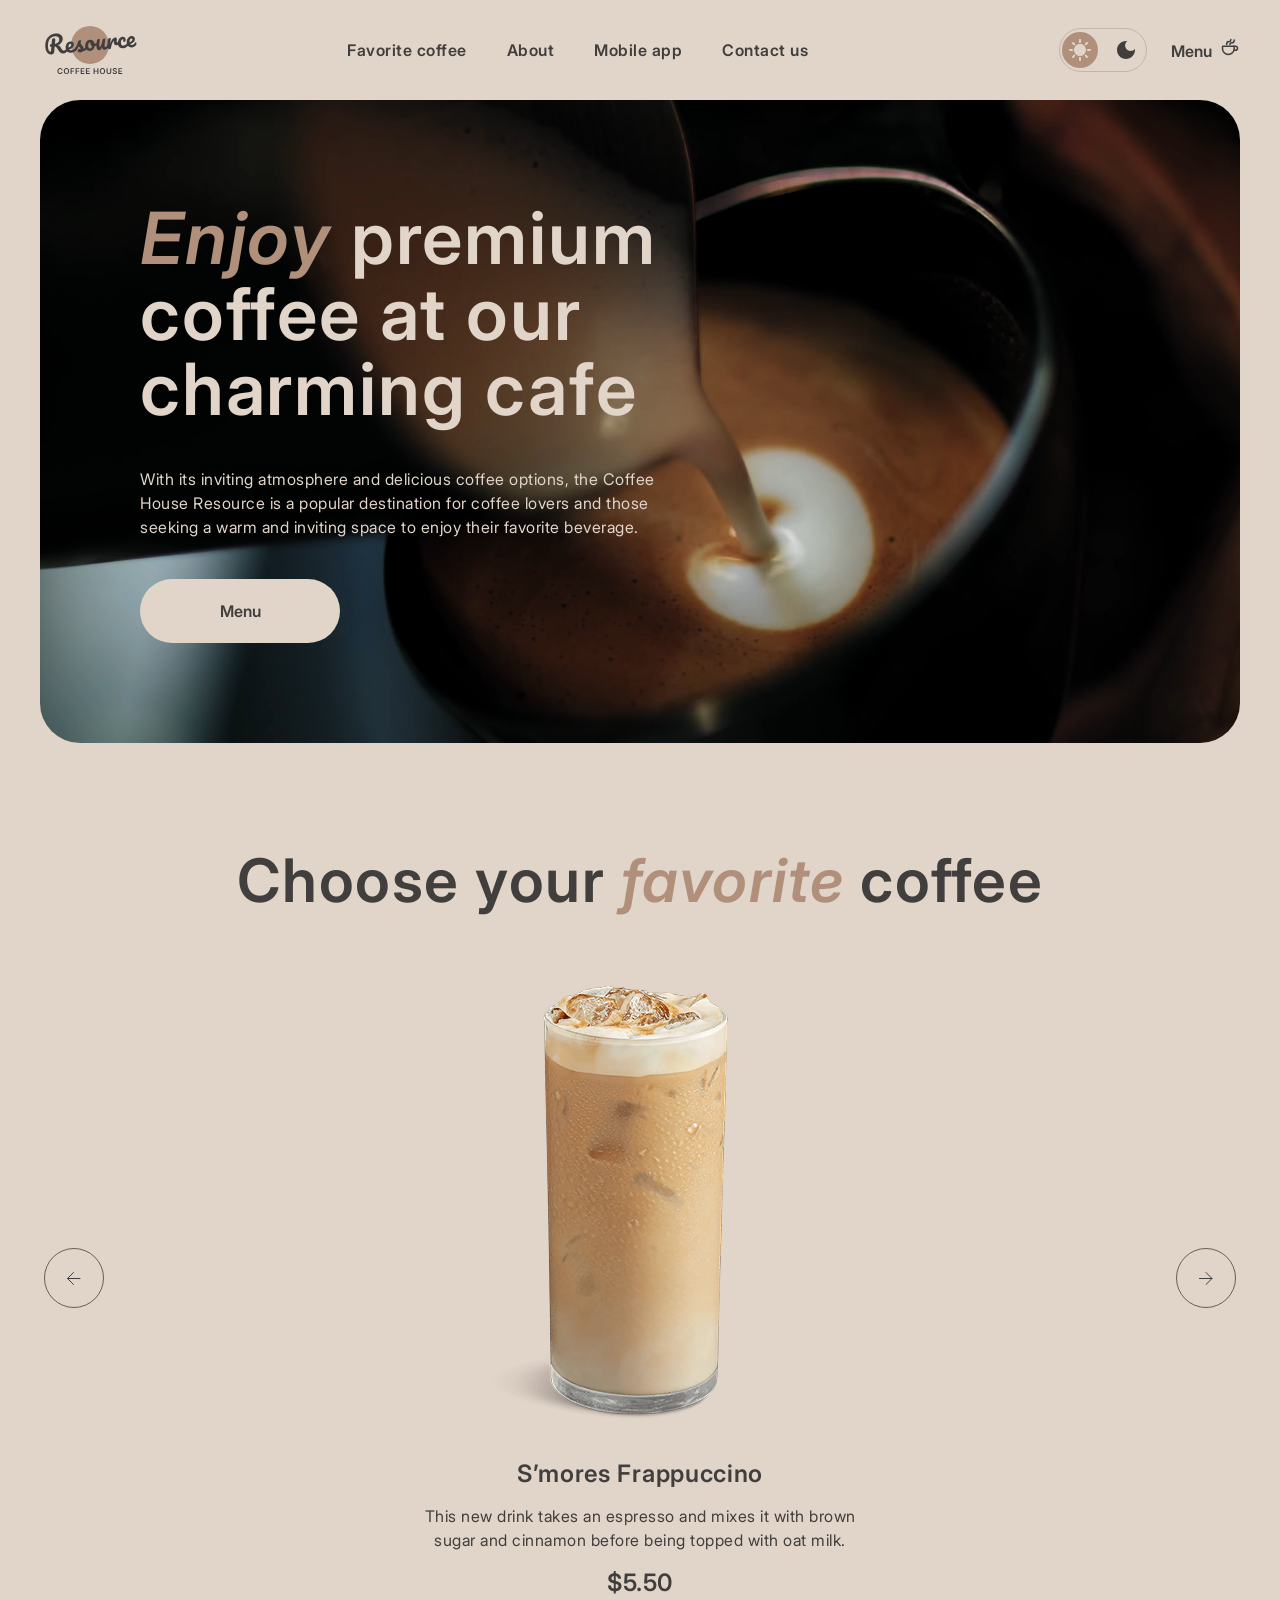
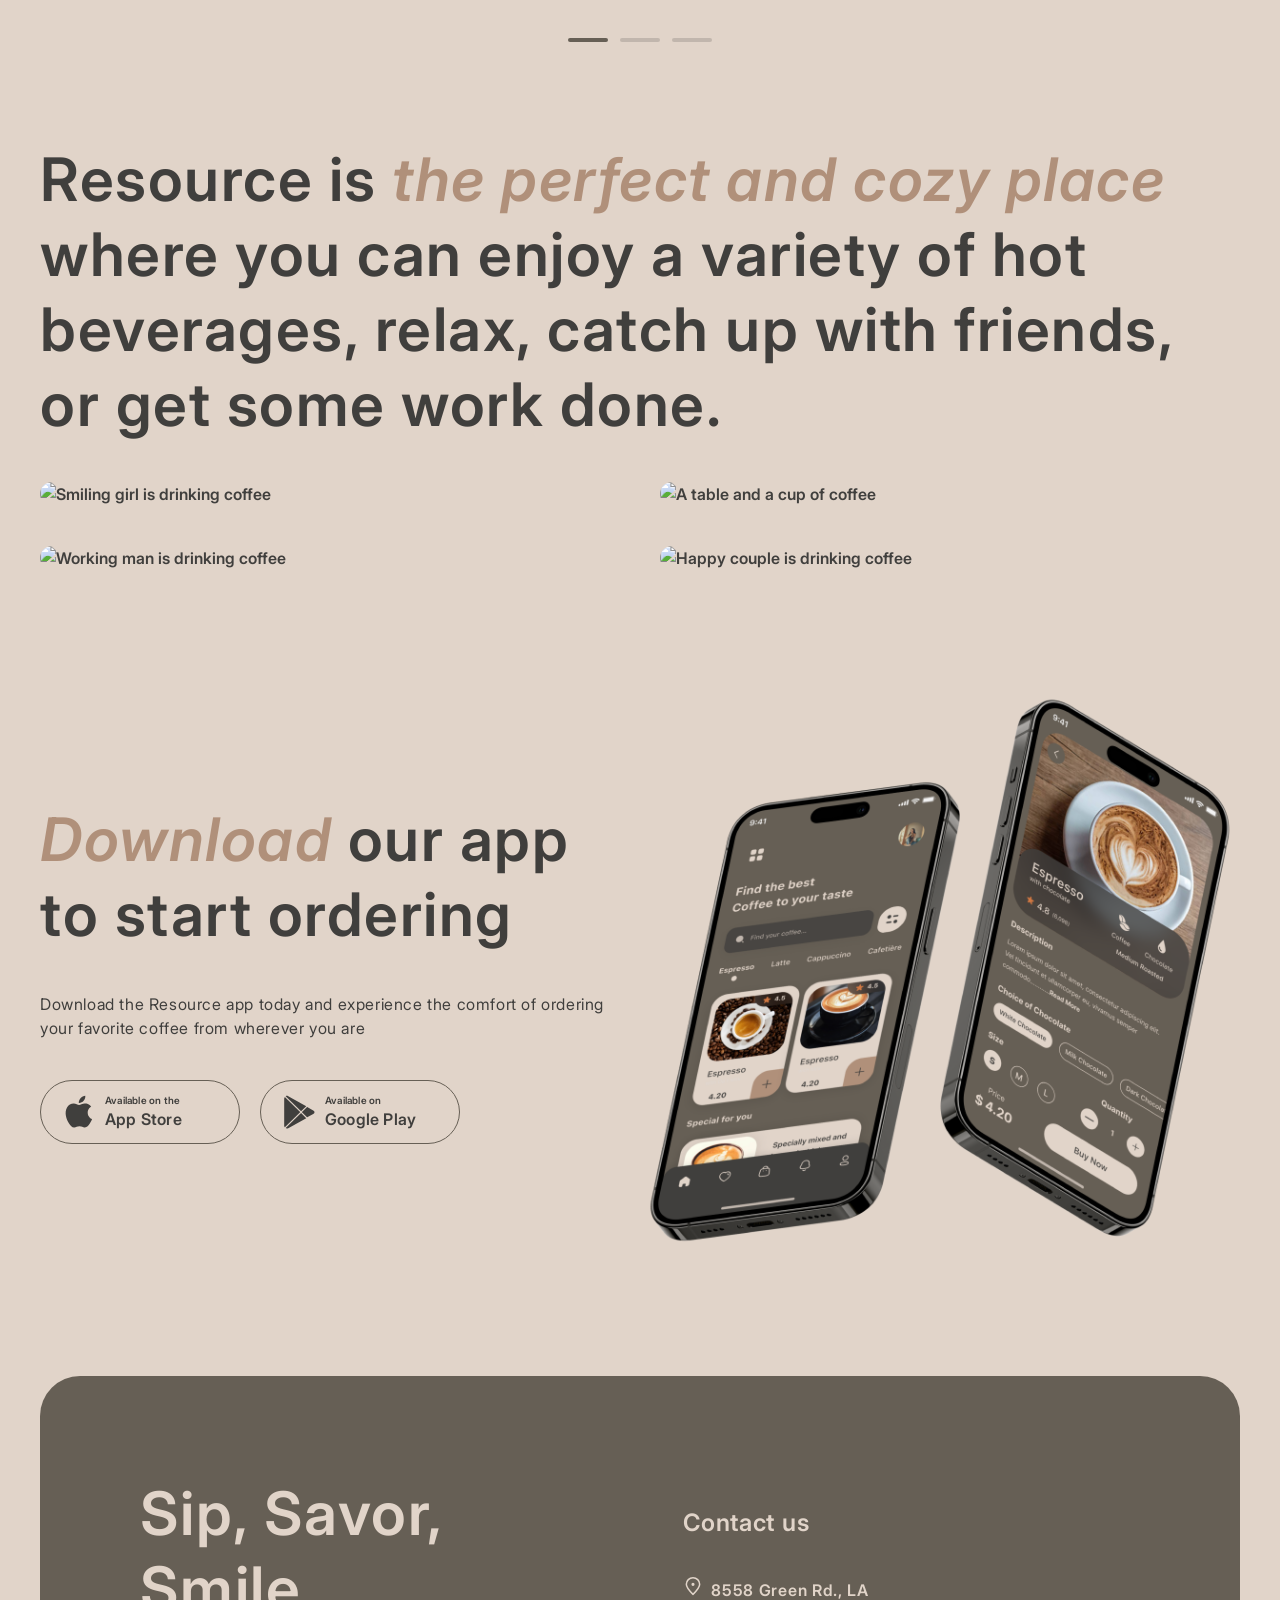
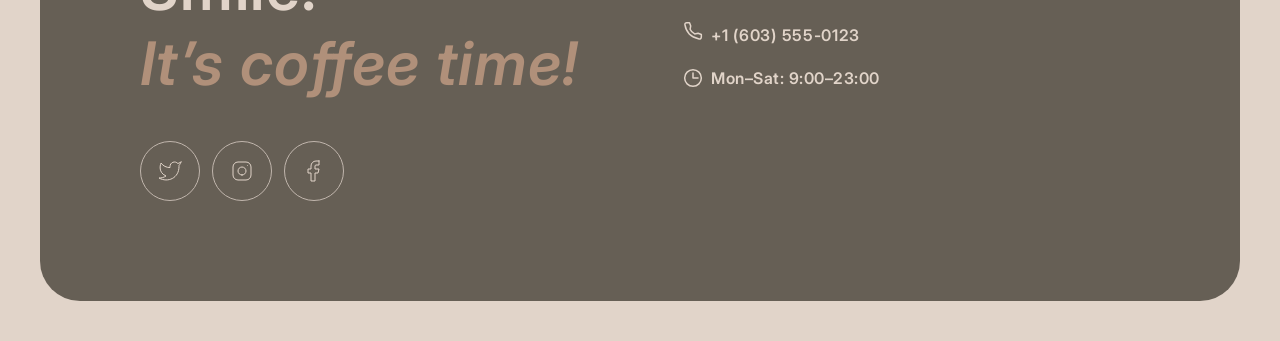
==== commit 94f8be2e: "feat: add hero section video" ====
--- a/index.html
+++ b/index.html
@@ -307,6 +307,14 @@
     <main>
       <div class="container">
         <section class="section-hero">
+          <video
+            class="section-hero__video"
+            autoplay
+            loop
+            muted
+            poster="./assets/img/img-hero.jpg"
+            src="./assets/img/hero-bg.webm"
+          ></video>
           <h1 class="section-hero__title">
             <span>Enjoy</span> premium coffee at our charming cafe
           </h1>
--- a/style.css
+++ b/style.css
@@ -43,6 +43,7 @@
   --20px: 1.25rem;
   --24px: 1.5rem;
   --32px: 2rem;
+  --36px: 2.25rem;
   --38px: 2.375rem;
   --42px: 2.625rem;
   --60px: 3.75rem;
@@ -141,6 +142,10 @@
     }
   }
 
+  .toggle {
+    border: 1px solid var(--border-clr-inverse);
+  }
+
   .toggle-dark {
     fill: var(--text-clr-inverse);
     background-color: var(--accent-clr);
@@ -273,6 +278,52 @@
         border-color: var(--container-clr-dark);
       }
     }
+  }
+
+  .section-menu {
+    .section-menu__filter-item {
+      border: 1px solid var(--border-clr-inverse);
+      color: var(--text-clr-inverse);
+
+      span {
+        background-color: var(--border-clr-inverse);
+      }
+
+      &.current {
+        border: none;
+        background-color: var(--text-clr-primary);
+        color: var(--text-clr-inverse);
+
+        span {
+          background-color: var(--bg-clr-dark);
+        }
+      }
+
+      &:hover,
+      &:active {
+        background-color: var(--text-clr-primary);
+        color: var(--text-clr-inverse);
+        border-color: var(--text-clr-primary);
+
+        span {
+          background-color: var(--bg-clr-dark);
+        }
+      }
+    }
+
+    .section-menu__refresh {
+      .section-menu__refresh-btn {
+        border: 1px solid var(--border-clr-primary);
+
+        svg {
+          stroke: var(--text-clr-inverse);
+        }
+      }
+    }
+  }
+
+  .card {
+    border: 1px solid var(--border-clr-inverse);
   }
 }
 
@@ -465,13 +516,27 @@
 }
 
 .section-hero {
-  background-image: url('./assets/img/img-hero.jpg');
+  /* background-image: url('./assets/img/img-hero.jpg'); */
+  /* background-image: url('./assets/img/hero-bg.webm');
   background-size: cover;
   background-repeat: no-repeat;
-  background-position: center;
+  background-position: center; */
   border-radius: 40px;
   padding: var(--100px);
   color: var(--text-clr-inverse);
+  position: relative;
+
+  .section-hero__video {
+    position: absolute;
+    max-width: 100%;
+    inset: 0;
+    z-index: -1;
+    border-radius: 40px;
+
+    object-fit: cover;
+    width: 100vw;
+    height: 100%;
+  }
 
   .section-hero__title {
     font-size: var(--72px);
@@ -906,13 +971,11 @@
     }
   }
 
-  .section-menu__wrapper {
-  }
-
   .section-menu__filter {
     display: flex;
     justify-content: center;
     gap: var(--16px);
+    margin-bottom: var(--40px);
   }
 
   .section-menu__filter-item {
@@ -926,6 +989,9 @@
     gap: 8px;
     font-weight: 600;
     letter-spacing: 0.8px;
+    transition:
+      color 0.3s,
+      background-color 0.3s;
 
     span {
       width: 30px;
@@ -935,6 +1001,7 @@
       display: flex;
       justify-content: center;
       align-items: center;
+      transition: background-color 0.3s;
     }
 
     svg {
@@ -950,6 +1017,105 @@
         background-color: var(--text-clr-inverse);
       }
     }
+
+    &:hover,
+    &:active {
+      border: 1px solid var(--border-clr-inverse);
+      color: var(--text-clr-inverse);
+      background-color: var(--border-clr-inverse);
+
+      span {
+        background-color: var(--text-clr-inverse);
+      }
+    }
+  }
+
+  .section-menu__menu-cards {
+    display: grid;
+    grid-template-columns: repeat(auto-fit, minmax(310px, max-content));
+    justify-items: center;
+    justify-content: center;
+    gap: var(--40px);
+  }
+
+  .section-menu__refresh {
+    display: none;
+    grid-column: 1 / -1;
+
+    .section-menu__refresh-btn {
+      border-radius: 100%;
+      border: 1px solid var(--border-clr-inverse);
+      width: 60px;
+      height: 60px;
+      display: flex;
+      justify-content: center;
+      align-items: center;
+
+      svg {
+        stroke: var(--text-clr-primary);
+      }
+    }
+  }
+}
+
+.card {
+  border: 1px solid var(--border-clr-primary);
+  border-radius: 40px;
+  width: 310px;
+  min-height: 506px;
+  overflow: hidden;
+  display: flex;
+  flex-direction: column;
+  gap: var(--12px);
+  cursor: pointer;
+  transition: box-shadow 0.3s;
+
+  .img__container {
+    border-bottom-left-radius: 40px;
+    border-bottom-right-radius: 40px;
+    overflow: hidden;
+  }
+
+  .card__img {
+    max-height: 310px;
+    scale: 1.1;
+    display: flex;
+  }
+
+  .card__title {
+    font-weight: 600;
+    font-size: var(--24px);
+    line-height: 1.25;
+    letter-spacing: 0.8px;
+    margin-bottom: 0;
+    margin-top: 8px;
+  }
+
+  .card__text {
+    font-weight: 400;
+    letter-spacing: 0.5px;
+    margin-bottom: 0;
+    margin-bottom: auto;
+  }
+
+  .card__price {
+    font-size: var(--24px);
+    line-height: 1.25;
+    letter-spacing: 0.5px;
+    margin-bottom: var(--20px);
+  }
+
+  .card__title,
+  .card__text,
+  .card__price {
+    padding: 0 var(--20px) 0;
+  }
+
+  &:hover,
+  &:active {
+    box-shadow:
+      0 10px 20px rgba(0, 0, 0, 0.2),
+      0 6px 6px rgba(0, 0, 0, 0.23);
   }
 }
 
@@ -1046,6 +1212,23 @@
       left: calc(100% - 60px);
     }
   }
+
+  .section-menu {
+    .section-menu__title {
+      max-width: 100%;
+    }
+
+    .section-menu__menu-card:nth-child(5),
+    .section-menu__menu-card:nth-child(6),
+    .section-menu__menu-card:nth-child(7),
+    .section-menu__menu-card:nth-child(8) {
+      display: none;
+    }
+
+    .section-menu__refresh {
+      display: block;
+    }
+  }
 }
 
 @media (max-width: 720px) {
@@ -1074,6 +1257,18 @@
       letter-spacing: 0.8px;
     }
   }
+
+  .section-menu {
+    .section-menu__title {
+      font-size: var(--32px);
+      letter-spacing: 0.8px;
+      margin-bottom: var(--40px);
+    }
+
+    .section-menu__filter {
+      gap: var(--8px);
+    }
+  }
 }
 
 @media (max-width: 520px) {
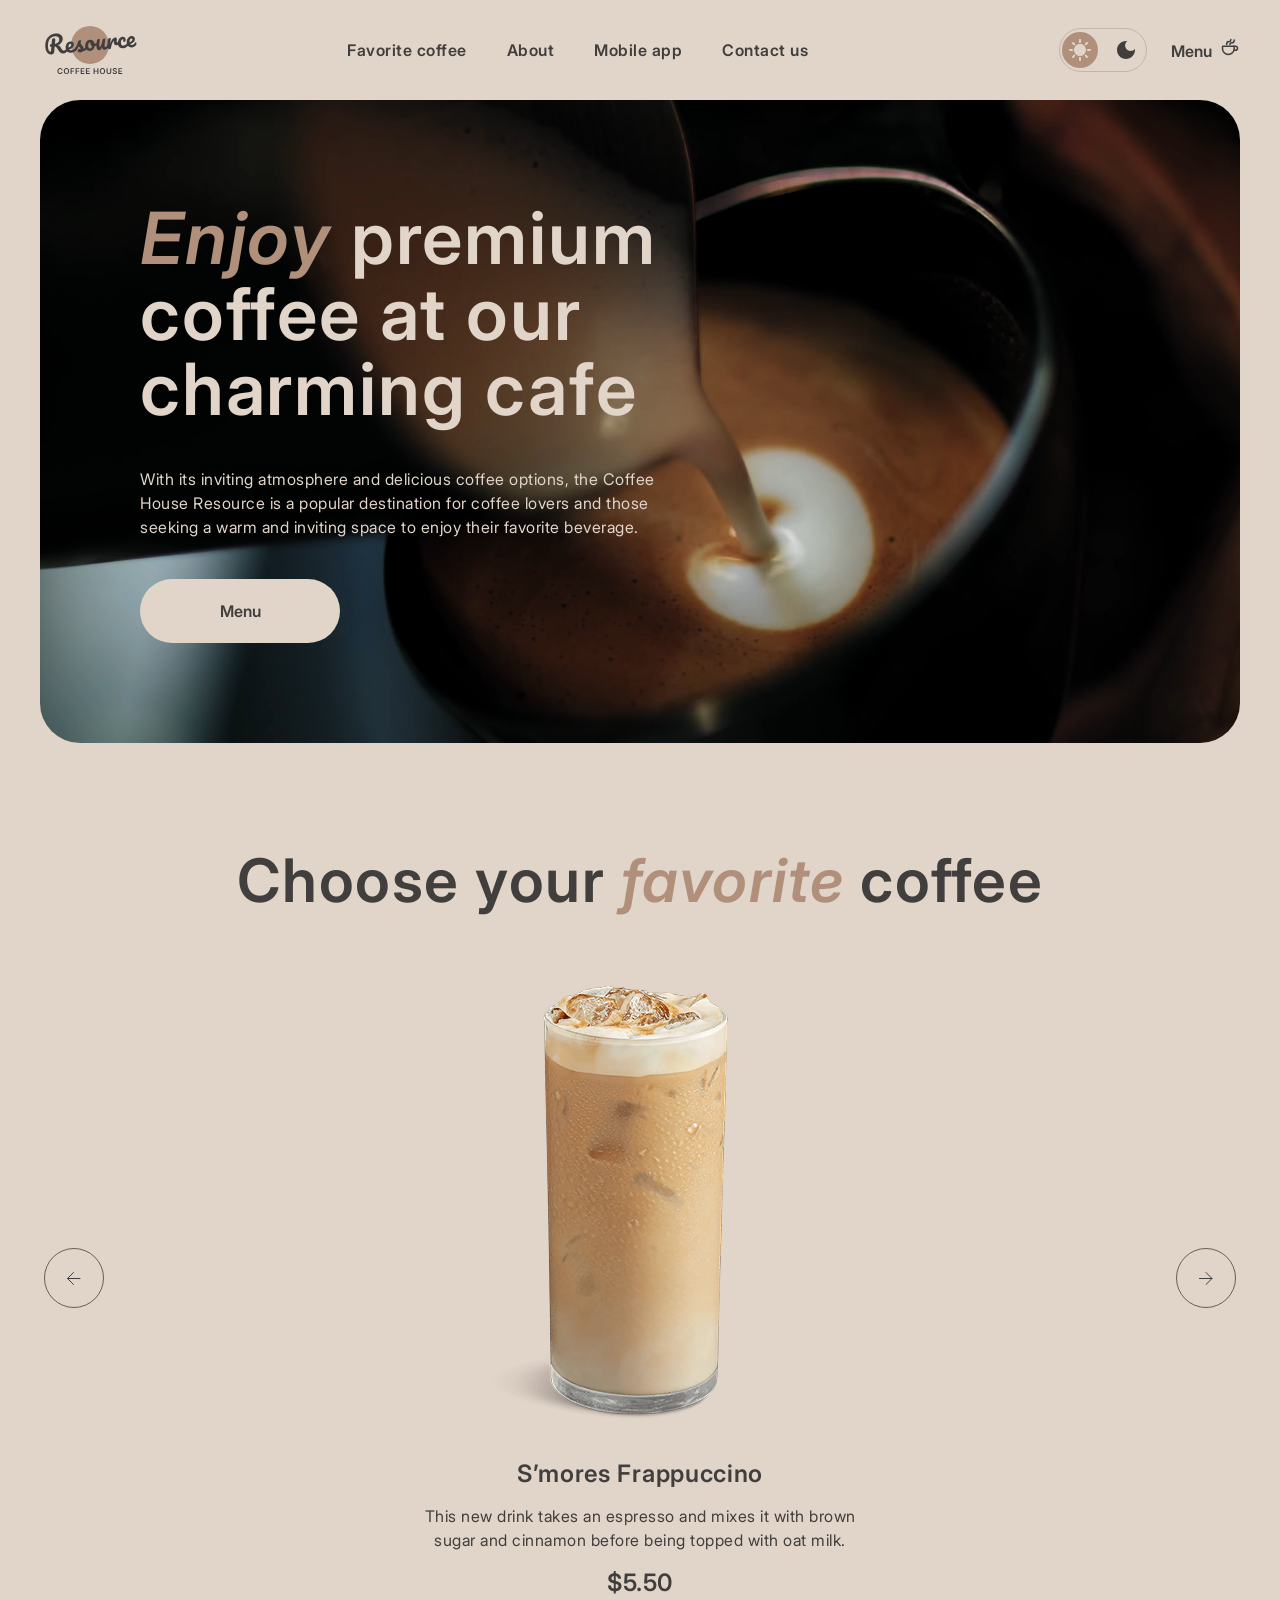
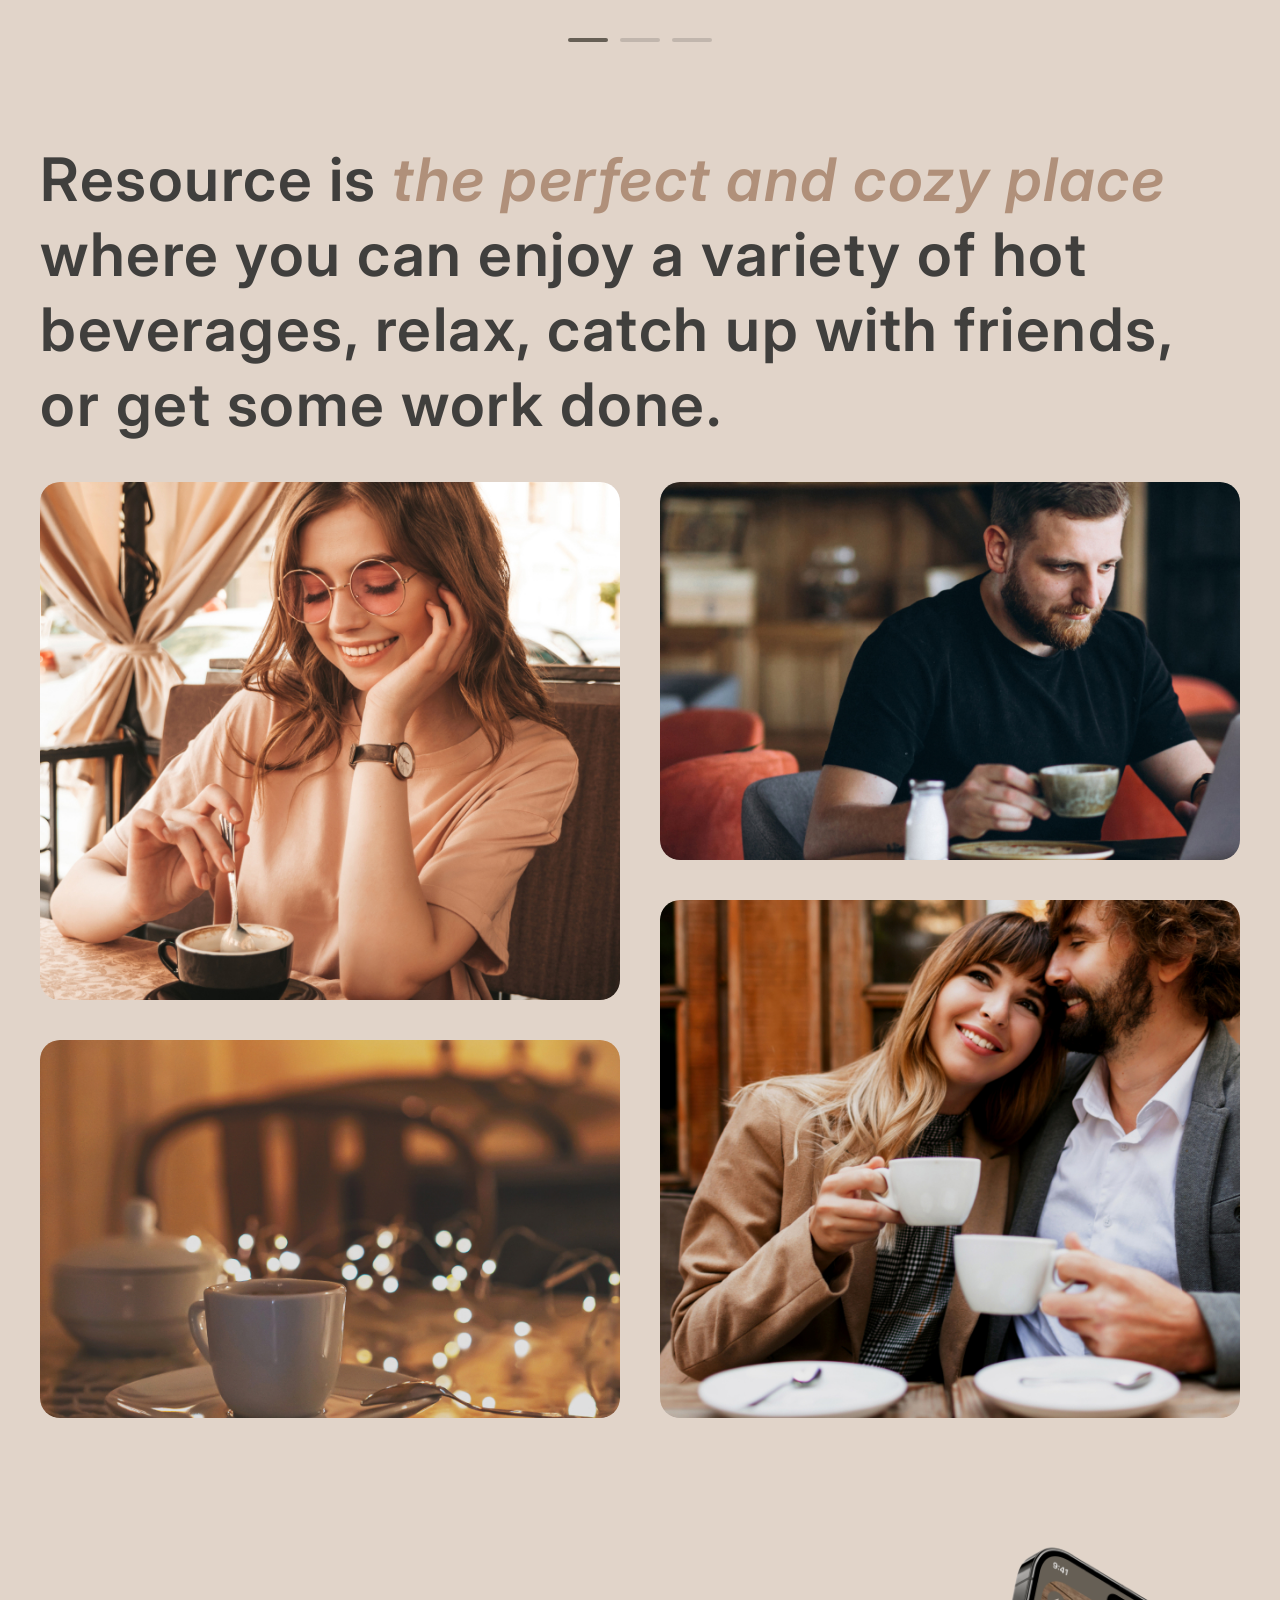
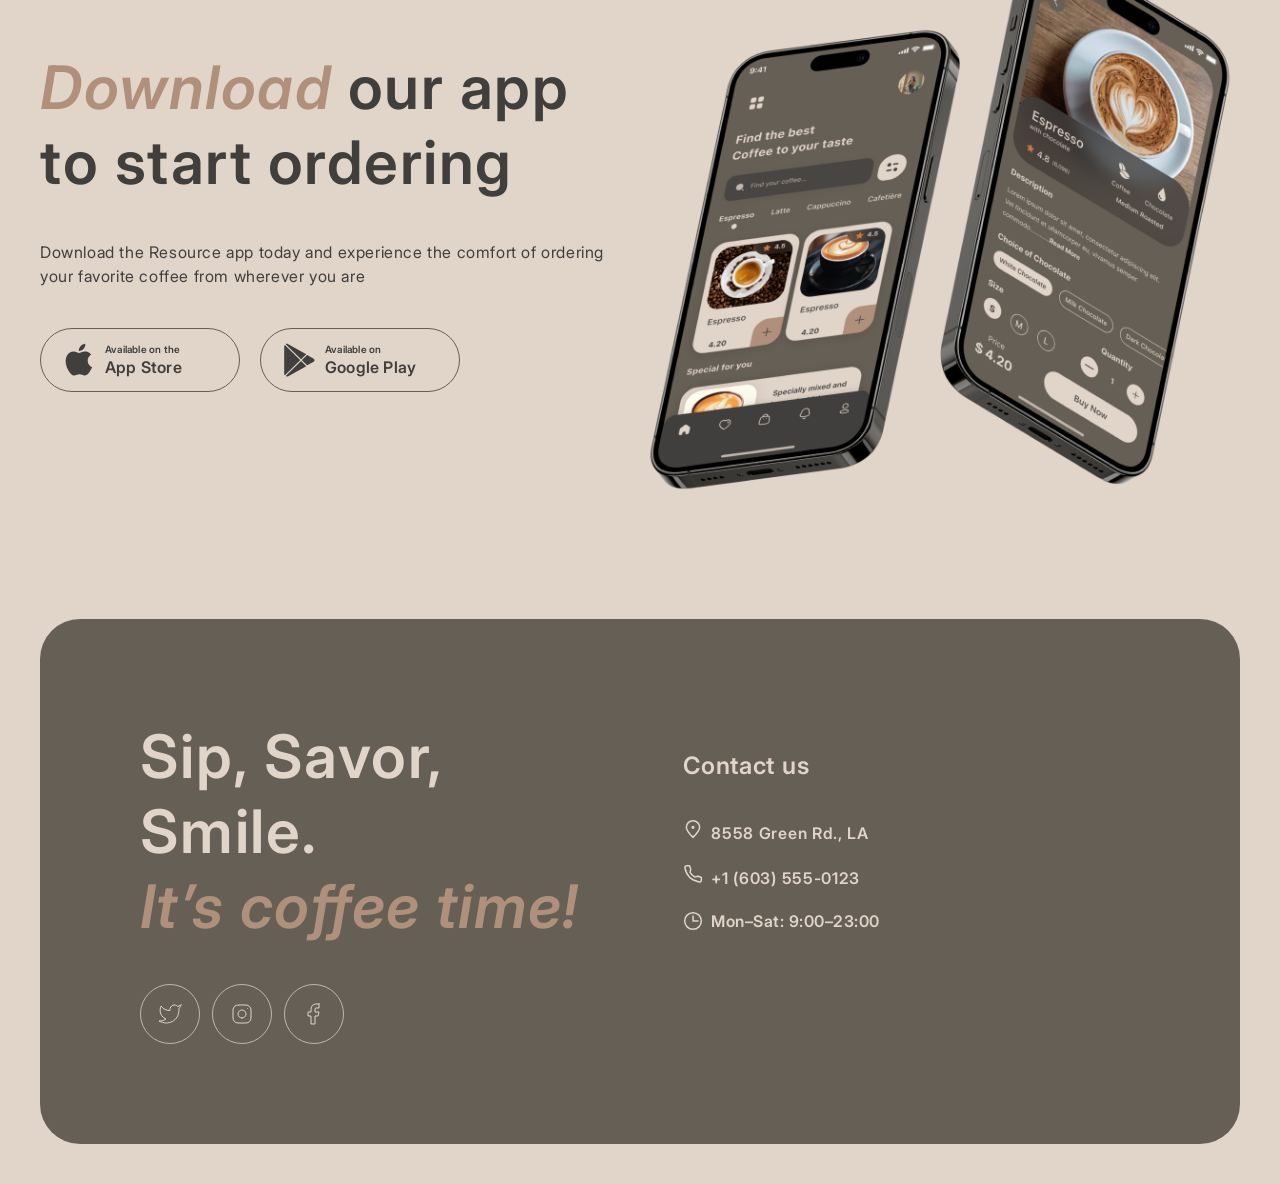
==== commit 2794dc39: "feat: add section about responsive" ====
--- a/index.html
+++ b/index.html
@@ -428,30 +428,51 @@
             get some work done.
           </h2>
           <div class="section-about__gallery">
-            <picture class="section-about__gallery-img">
-              <img
-                src="./assets/img/about-1.jpg"
-                alt="Smiling girl is drinking coffee"
-              />
-            </picture>
-            <picture class="section-about__gallery-img">
-              <img
-                src="./assets/img/about-2.jpg"
-                alt="A table and a cup of coffee"
-              />
-            </picture>
-            <picture class="section-about__gallery-img">
-              <img
-                src="./assets/img/about-3.jpg"
-                alt="Working man is drinking coffee"
-              />
-            </picture>
-            <picture class="section-about__gallery-img">
-              <img
-                src="./assets/img/about-4.jpg"
-                alt="Happy couple is drinking coffee"
-              />
-            </picture>
+            <div class="col-1">
+              <picture class="section-about__gallery-img">
+                <source
+                  media="(max-width: 525px)"
+                  srcset="./assets/img/about-1-s.jpg"
+                />
+                <source
+                  media="(max-width: 1023px)"
+                  srcset="./assets/img/about-1-m.jpg"
+                />
+
+                <img
+                  src="./assets/img/about-1.jpg"
+                  alt="Smiling girl is drinking coffee"
+                />
+              </picture>
+              <picture class="section-about__gallery-img">
+                <img
+                  src="./assets/img/about-2.jpg"
+                  alt="A table and a cup of coffee"
+                />
+              </picture>
+            </div>
+            <div class="col-2">
+              <picture class="section-about__gallery-img">
+                <img
+                  src="./assets/img/about-3.jpg"
+                  alt="Working man is drinking coffee"
+                />
+              </picture>
+              <picture class="section-about__gallery-img">
+                <source
+                  media="(max-width: 525px)"
+                  srcset="./assets/img/about-4-s.jpg"
+                />
+                <source
+                  media="(max-width: 1023px)"
+                  srcset="./assets/img/about-4-m.jpg"
+                />
+                <img
+                  src="./assets/img/about-4.jpg"
+                  alt="Happy couple is drinking coffee"
+                />
+              </picture>
+            </div>
           </div>
         </section>
       </div>
--- a/style.css
+++ b/style.css
@@ -132,6 +132,16 @@
   }
 }
 
+@media (hover: none) and (pointer: coarse) {
+  body[data-theme='light'] {
+    .toggle-dark:hover,
+    .toggle-dark:active {
+      background-color: transparent;
+      fill: #403f3d;
+    }
+  }
+}
+
 body[data-theme='dark'] {
   background-color: var(--bg-clr-dark);
   color: var(--text-clr-inverse);
@@ -373,6 +383,15 @@
       &::after {
         opacity: 1;
       }
+    }
+  }
+}
+
+@media (hover: none) and (pointer: coarse) {
+  .nav {
+    .nav__list-link:hover.nav__list-link::after,
+    .nav__list-link:active.nav__list-link::after {
+      opacity: 0;
     }
   }
 }
@@ -462,6 +481,14 @@
   }
 }
 
+@media (hover: none) and (pointer: coarse) {
+  .menu-btn:hover.menu-btn::after,
+  .menu-btn:active.menu-btn::after {
+    background-color: transparent;
+    opacity: 0;
+  }
+}
+
 .nav-mobile-btn {
   display: none;
   position: relative;
@@ -516,11 +543,6 @@
 }
 
 .section-hero {
-  /* background-image: url('./assets/img/img-hero.jpg'); */
-  /* background-image: url('./assets/img/hero-bg.webm');
-  background-size: cover;
-  background-repeat: no-repeat;
-  background-position: center; */
   border-radius: 40px;
   padding: var(--100px);
   color: var(--text-clr-inverse);
@@ -718,9 +740,22 @@
   }
 
   .section-about__gallery {
-    display: grid;
-    grid-template-columns: 1fr 1fr;
+    display: flex;
     gap: var(--40px);
+    overflow: hidden;
+  }
+
+  .img-container {
+    overflow: hidden;
+    border-radius: 20px;
+  }
+
+  .col-1,
+  .col-2 {
+    display: flex;
+    flex-direction: column;
+    gap: var(--40px);
+    width: 50%;
   }
 
   .section-about__gallery-img {
@@ -730,20 +765,17 @@
 
     img {
       border-radius: 20px;
-    }
-  }
-
-  /* .section-about__gallery-img:first-child {
-  }
-
-  .section-about__gallery-img:nth-child(2) {
-  } */
+      display: block;
+      width: 100%;
+      height: 100%;
+    }
+  }
 }
 
 .section-app {
   display: flex;
   align-items: center;
-  padding: var(--100px) 0;
+  padding: var(--100px) 0 95px;
 
   .col-1 {
     width: 50%;
@@ -1119,6 +1151,52 @@
   }
 }
 
+@media (max-width: 1023px) {
+  .section-about {
+    .section-about__gallery {
+      flex-direction: column;
+    }
+    .col-1 {
+      width: 100%;
+
+      .section-about__gallery-img:nth-child(2) {
+        display: none;
+      }
+    }
+
+    .col-2 {
+      width: 100%;
+
+      .section-about__gallery-img:nth-child(1) {
+        display: none;
+      }
+    }
+  }
+
+  .section-app {
+    flex-direction: column;
+    gap: var(--100px);
+
+    .col-1 {
+      width: 100%;
+    }
+
+    .col-2 {
+      width: 100%;
+      text-align: center;
+    }
+
+    .section-app__title {
+      max-width: 15ch;
+    }
+
+    .section-app__text {
+      letter-spacing: 0.55px;
+      max-width: 100%;
+    }
+  }
+}
+
 @media (max-width: 980px) {
   .header__menu {
     padding-left: 10px;
@@ -1271,7 +1349,29 @@
   }
 }
 
-@media (max-width: 520px) {
+@media (max-width: 580px) {
+  .section-app {
+    gap: var(--40px);
+
+    .section-app__title {
+      font-size: var(--32px);
+      max-width: 15ch;
+      letter-spacing: 0.8px;
+    }
+
+    .section-app_btns {
+      flex-direction: column;
+    }
+  }
+}
+
+@media (max-width: 525px) {
+  .section-about {
+    .section-about__title {
+      font-size: var(--32px);
+      letter-spacing: 0.8px;
+    }
+  }
   .header__menu {
     gap: var(--12px);
   }
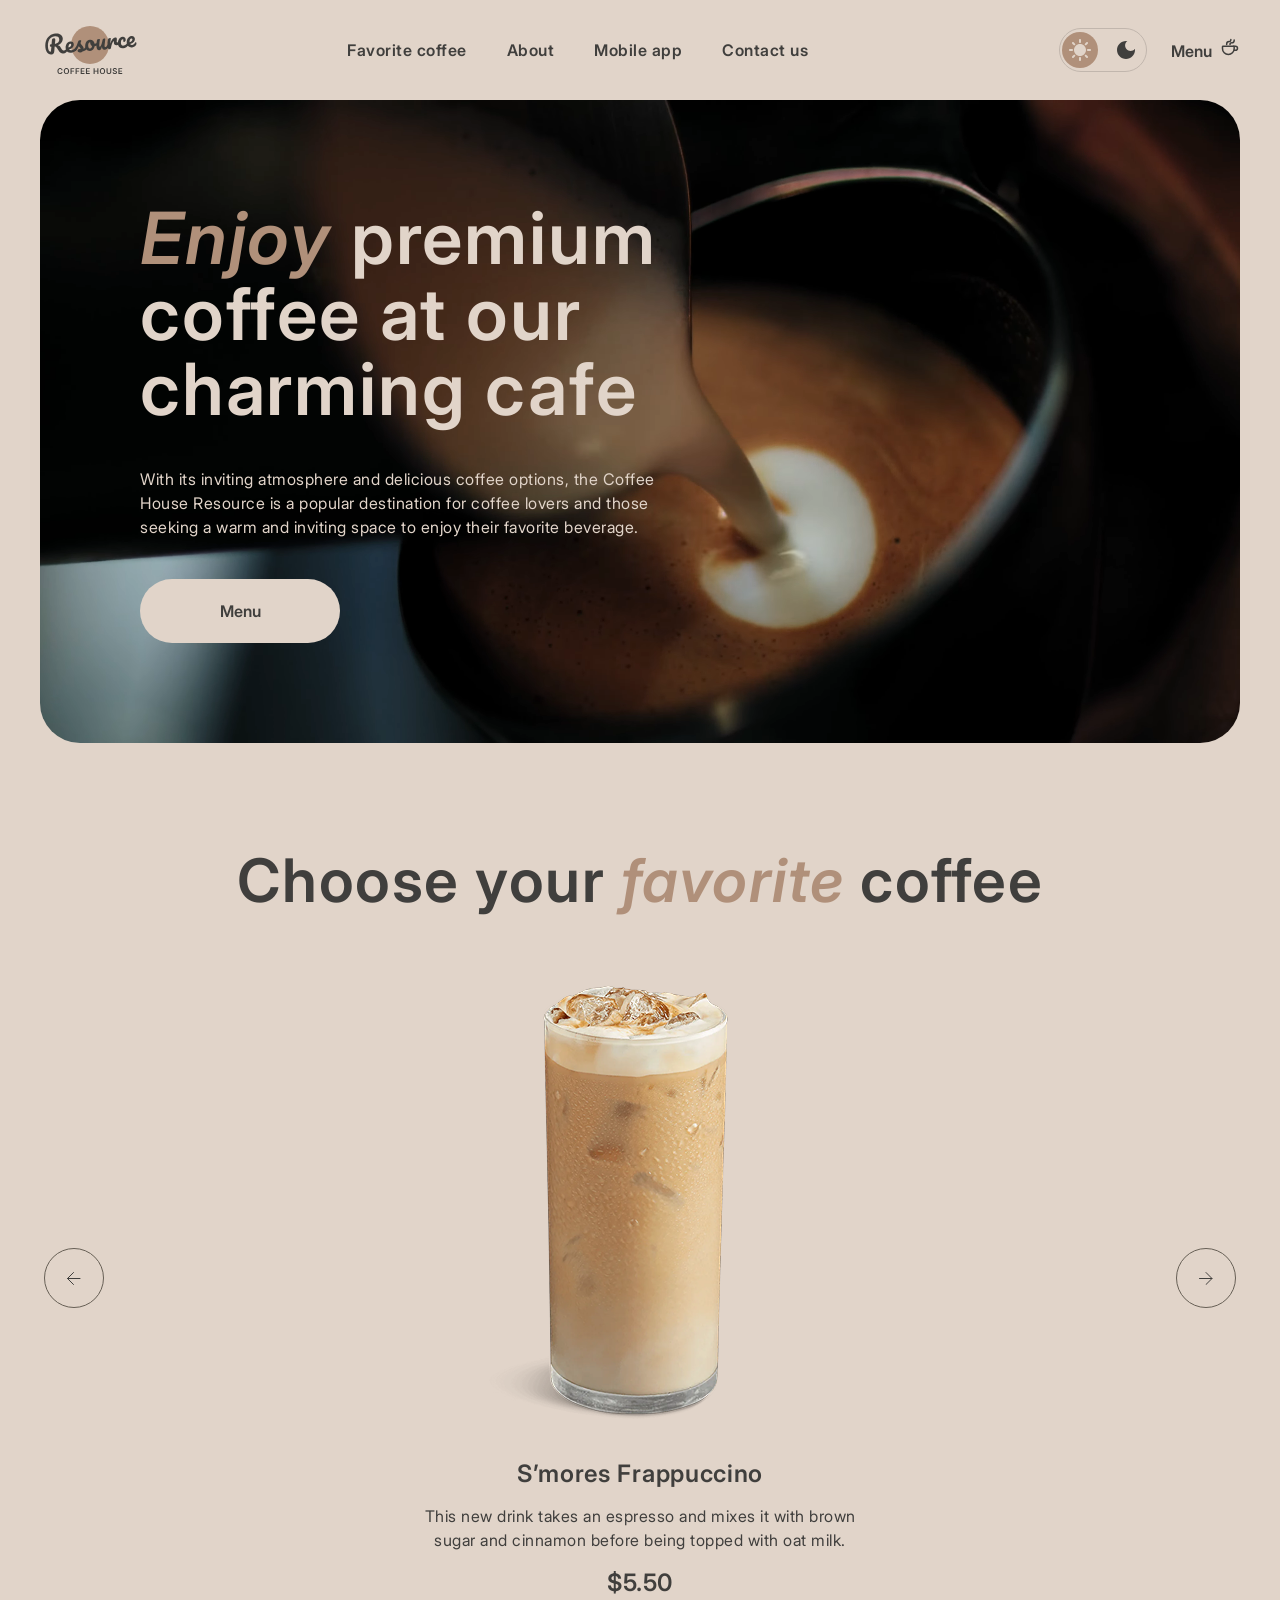
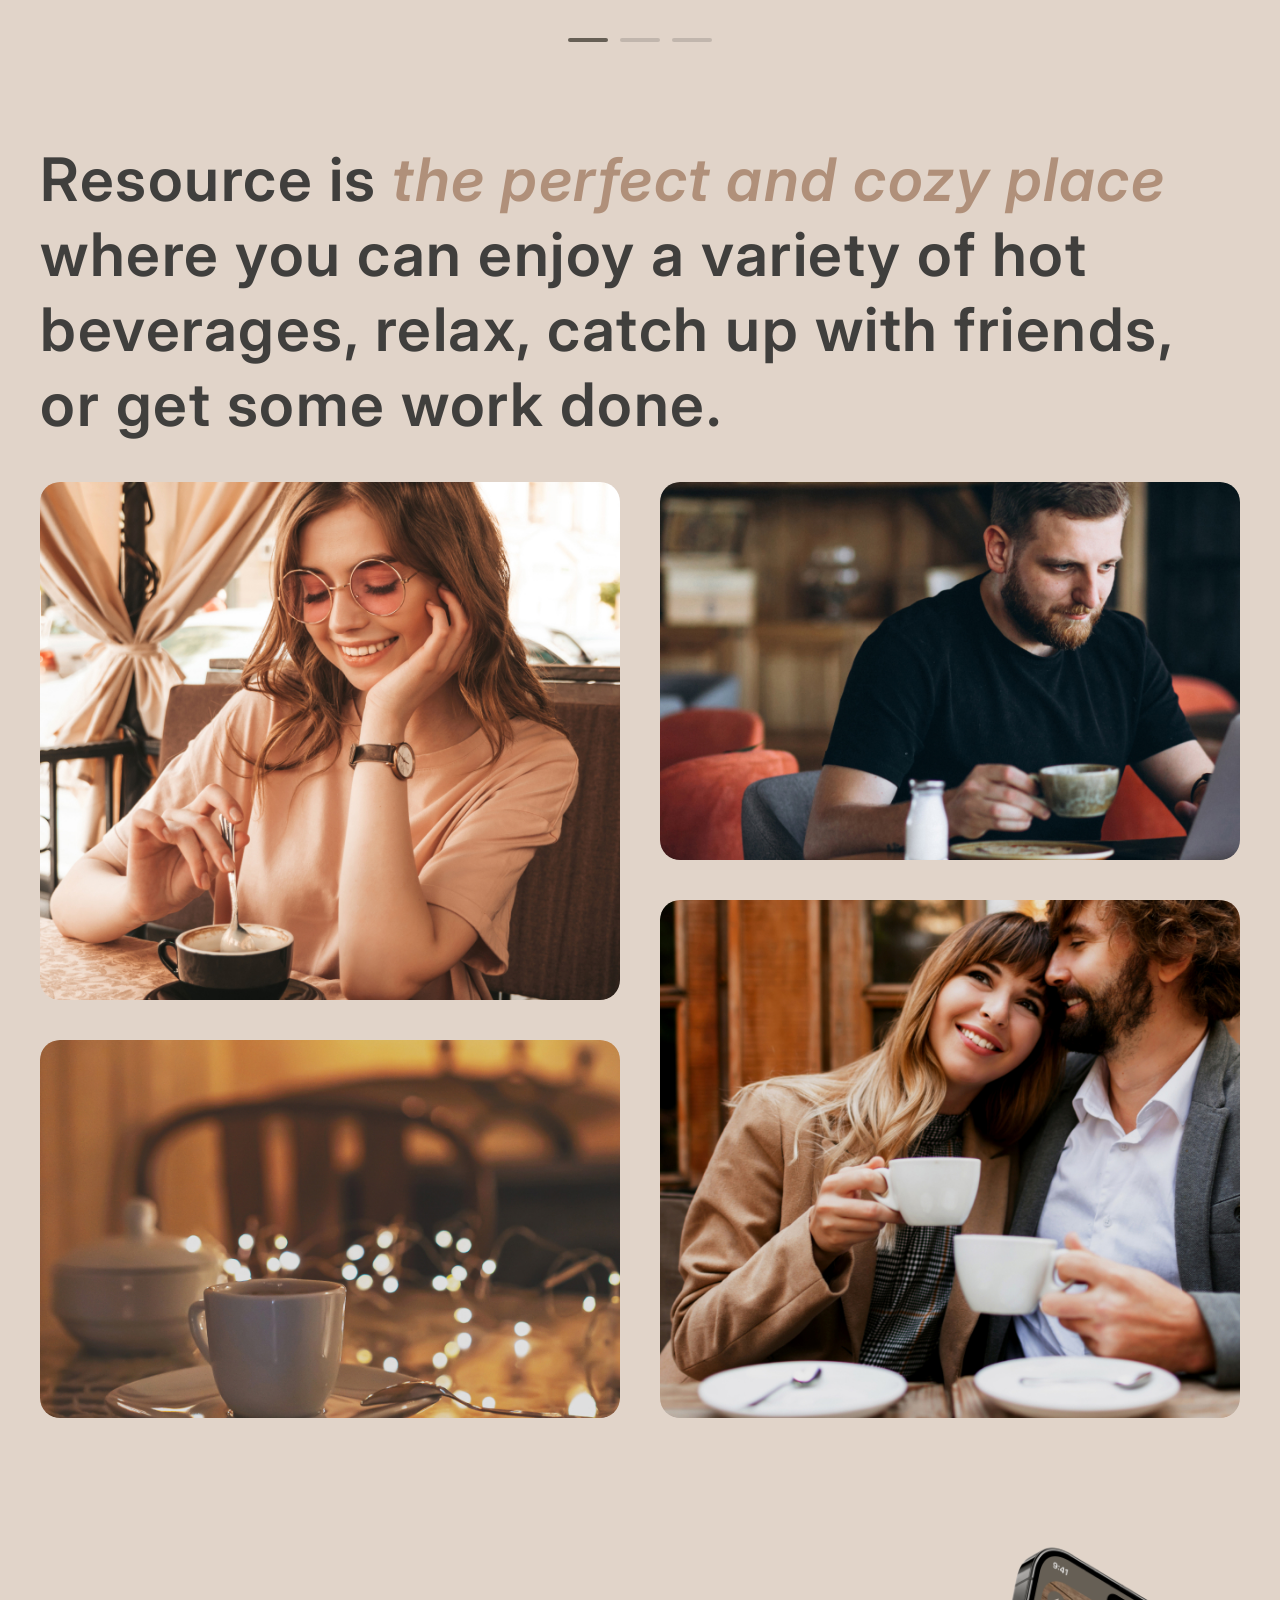
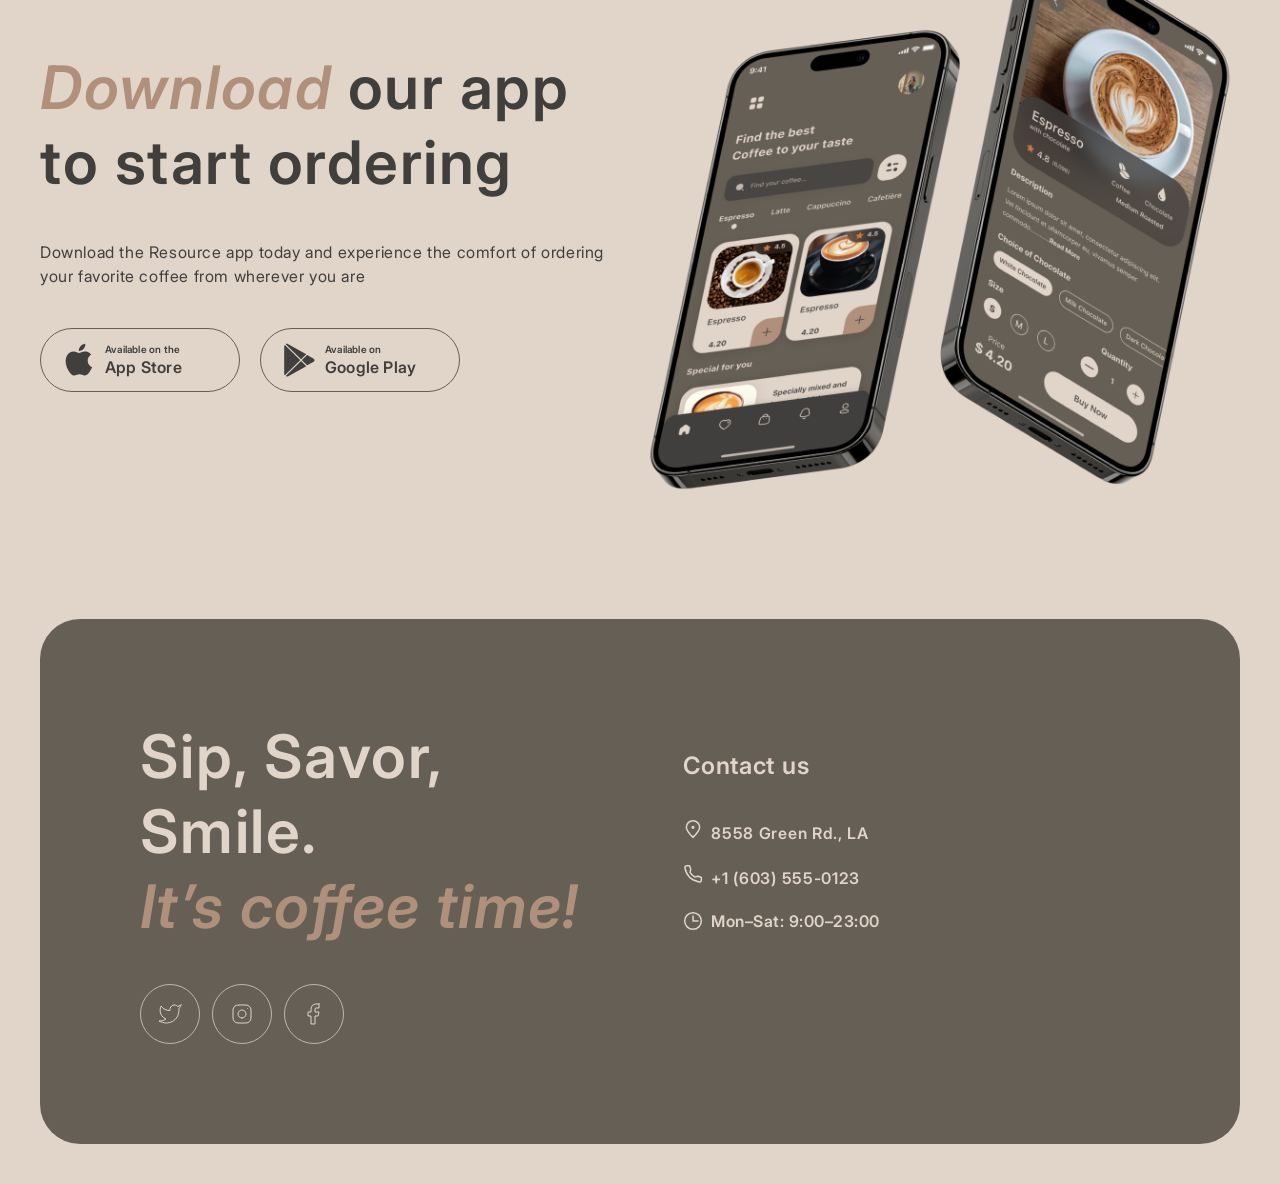
==== commit f82b20e9: "fix: hero section btn animation" ====
--- a/index.html
+++ b/index.html
@@ -325,7 +325,7 @@
             beverage.
           </p>
           <a class="section-hero__btn" href="./menu/menu.html"
-            >Menu
+            ><span>Menu</span>
             <svg
               width="20"
               height="20"
--- a/style.css
+++ b/style.css
@@ -595,19 +595,44 @@
     align-items: center;
     gap: 8px;
     position: relative;
+    transition: opacity 0.3s;
+
+    span {
+      transition: transform 0.3s;
+    }
   }
 
   .section-hero__btn-icon {
     opacity: 0;
-    transition: opacity 0.3s;
     position: absolute;
-    right: 27%;
+    transform: translateX(125%);
+    transition:
+      opacity 1s,
+      stroke 1s;
   }
 
   .section-hero__btn:hover .section-hero__btn-icon,
   .section-hero__btn:active .section-hero__btn-icon {
     stroke: var(--text-clr-primary);
     opacity: 1;
+  }
+
+  .section-hero__btn:hover span,
+  .section-hero__btn:active span {
+    transform: translateX(-14px);
+  }
+}
+
+@media (hover: none) and (pointer: coarse) {
+  .section-hero {
+    .section-hero__btn-icon {
+      display: none;
+    }
+
+    .section-hero__btn:hover span,
+    .section-hero__btn:active span {
+      transform: none;
+    }
   }
 }
 
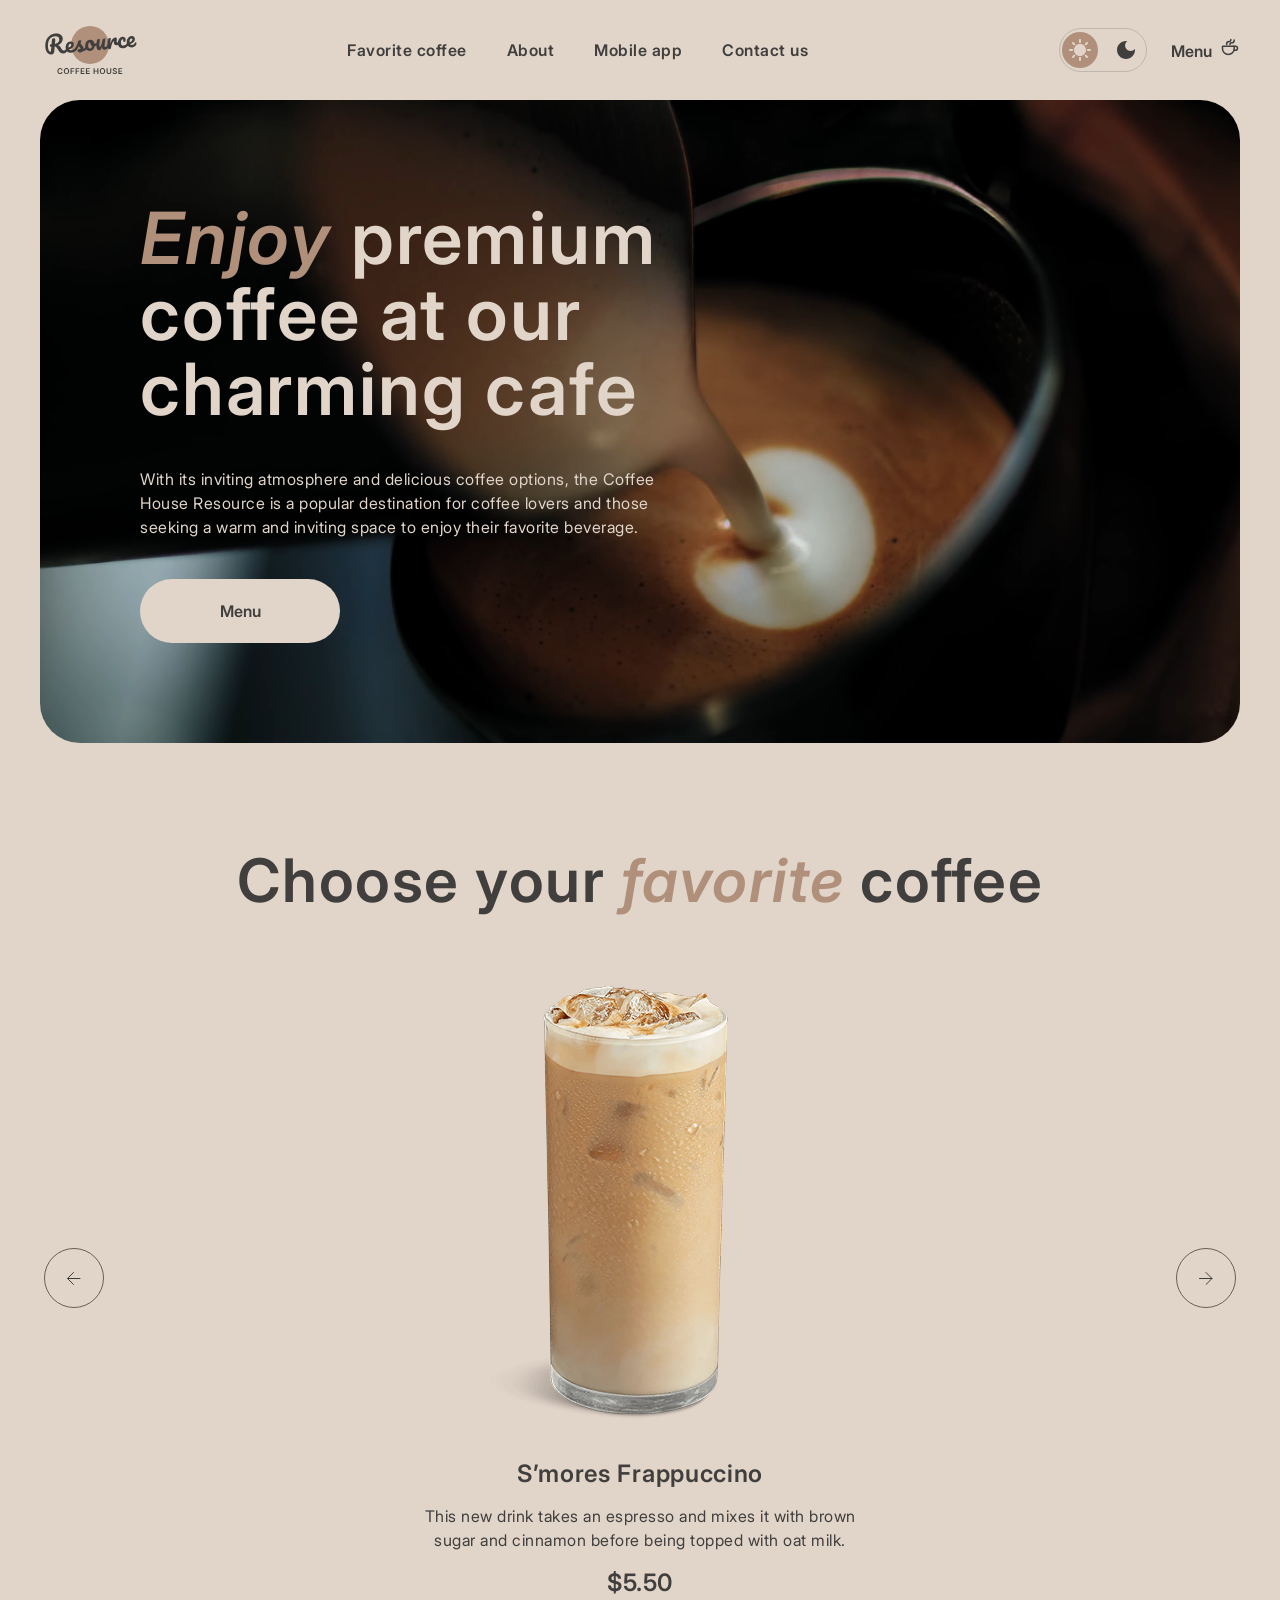
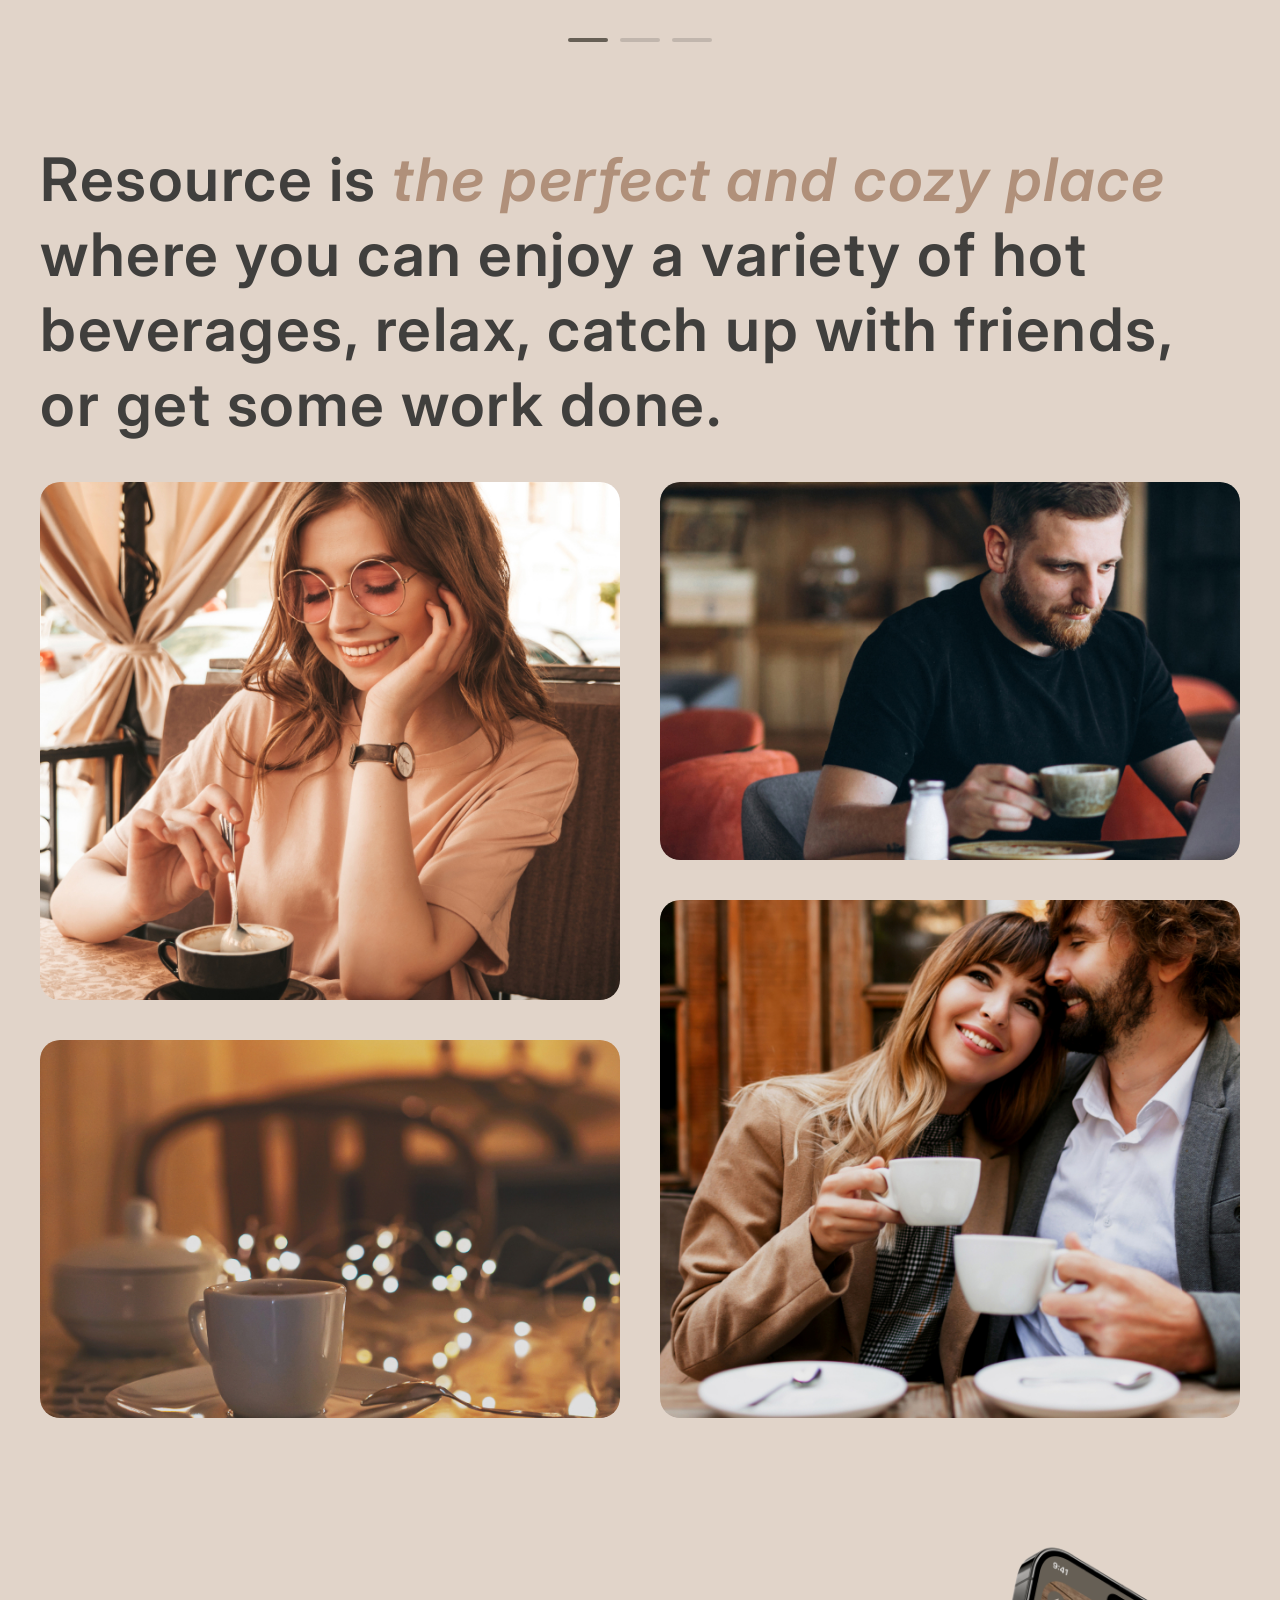
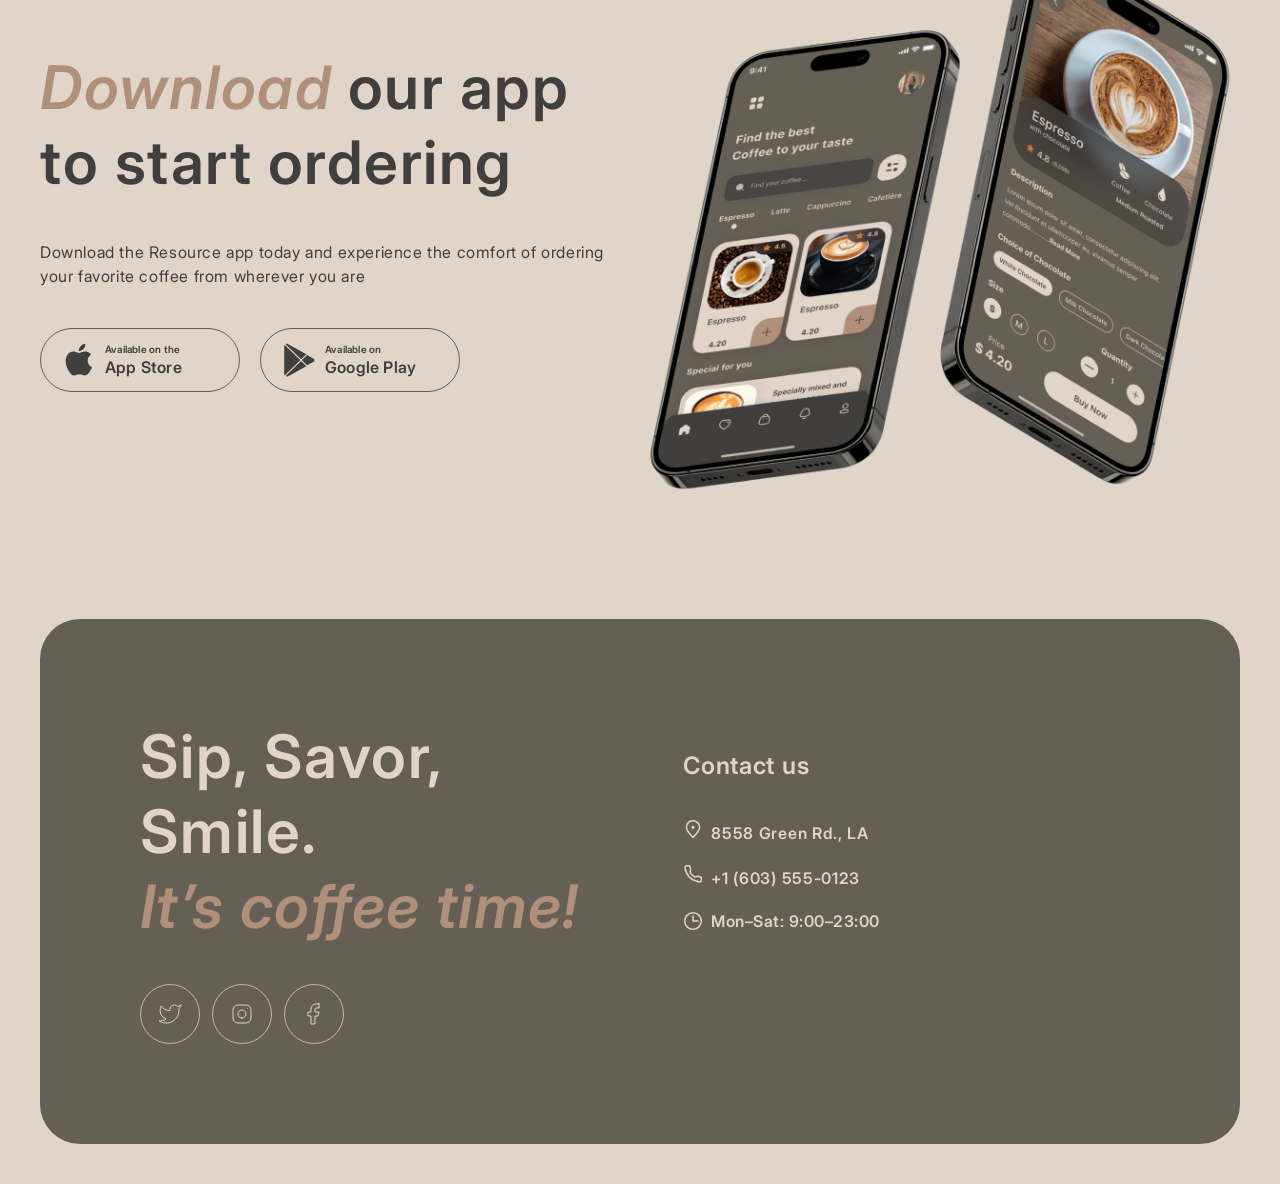
==== commit 0c6a3d29: "fix: w3c validator errors" ====
--- a/index.html
+++ b/index.html
@@ -1,15 +1,15 @@
 <!doctype html>
 <html lang="en">
   <head>
-    <meta charset="UTF-8" />
-    <meta name="viewport" content="width=device-width, initial-scale=1.0" />
+    <meta charset="UTF-8">
+    <meta name="viewport" content="width=device-width, initial-scale=1.0">
     <link
       rel="shortcut icon"
       type="image/x-icon"
       href="./assets/img/favicon-32x32.png"
-    />
-    <link rel="stylesheet" href="modern-normalize.css" />
-    <link rel="stylesheet" href="style.css" />
+    >
+    <link rel="stylesheet" href="modern-normalize.css">
+    <link rel="stylesheet" href="style.css">
     <script src="script.js" defer></script>
     <title>Coffee House</title>
   </head>
@@ -222,11 +222,10 @@
             <label>
               <input
                 type="radio"
-                role="switch"
                 id="toggle-theme-light"
                 name="toggle-theme"
                 value="light"
-              />
+              >
               <svg
                 width="36"
                 height="36"
@@ -244,11 +243,10 @@
             <label>
               <input
                 type="radio"
-                role="switch"
                 id="toggle-theme-dark"
                 name="toggle-theme"
                 value="dark"
-              />
+              >
               <svg
                 width="36"
                 height="36"
@@ -373,7 +371,7 @@
                 <img
                   src="./assets/img/coffee-slider-1.png"
                   alt="S’mores Frappuccino"
-                />
+                >
               </picture>
               <h3 class="carousel__item-name">S’mores Frappuccino</h3>
               <p class="carousel__item-description">
@@ -433,22 +431,22 @@
                 <source
                   media="(max-width: 525px)"
                   srcset="./assets/img/about-1-s.jpg"
-                />
+                >
                 <source
                   media="(max-width: 1023px)"
                   srcset="./assets/img/about-1-m.jpg"
-                />
+                >
 
                 <img
                   src="./assets/img/about-1.jpg"
                   alt="Smiling girl is drinking coffee"
-                />
+                >
               </picture>
               <picture class="section-about__gallery-img">
                 <img
                   src="./assets/img/about-2.jpg"
                   alt="A table and a cup of coffee"
-                />
+                >
               </picture>
             </div>
             <div class="col-2">
@@ -456,21 +454,21 @@
                 <img
                   src="./assets/img/about-3.jpg"
                   alt="Working man is drinking coffee"
-                />
+                >
               </picture>
               <picture class="section-about__gallery-img">
                 <source
                   media="(max-width: 525px)"
                   srcset="./assets/img/about-4-s.jpg"
-                />
+                >
                 <source
                   media="(max-width: 1023px)"
                   srcset="./assets/img/about-4-m.jpg"
-                />
+                >
                 <img
                   src="./assets/img/about-4.jpg"
                   alt="Happy couple is drinking coffee"
-                />
+                >
               </picture>
             </div>
           </div>
@@ -546,7 +544,7 @@
               class="section-app__img"
               src="./assets/img/mobile-screens.png"
               alt=""
-            />
+            >
           </div>
         </section>
       </div>
@@ -555,7 +553,7 @@
       <footer class="footer" id="contacts">
         <div class="col-1">
           <h2 class="footer__title">
-            Sip, Savor, Smile.<br />
+            Sip, Savor, Smile.<br>
             <span>It’s coffee time!</span>
           </h2>
           <ul class="footer__socials-list">
@@ -662,7 +660,7 @@
               >
             </li>
             <li class="footer__contacts-item">
-              <a class="footer__contacts-link" href="tel:+1 (603) 555-0123"
+              <a class="footer__contacts-link" href="tel:+1(603)555-0123"
                 ><svg
                   width="20"
                   height="20"
--- a/style.css
+++ b/style.css
@@ -335,6 +335,79 @@
   .card {
     border: 1px solid var(--border-clr-inverse);
   }
+
+  @media (hover: none) and (pointer: coarse) {
+    .section-menu {
+      .section-menu__filter-item {
+        &:hover,
+        &:active {
+          background-color: transparent;
+          color: var(--text-clr-inverse);
+          border: 1px solid var(--border-clr-inverse);
+
+          span {
+            background-color: var(--border-clr-inverse);
+          }
+        }
+      }
+    }
+
+    .carousel {
+      .carousel__btn {
+        border: 1px solid var(--border-clr-primary);
+
+        svg {
+          stroke: var(--text-clr-inverse);
+        }
+
+        &:hover,
+        &:active {
+          background-color: var(--bg-clr-dark);
+          border: 1px solid var(--border-clr-primary);
+
+          svg {
+            stroke: var(--text-clr-inverse);
+          }
+        }
+      }
+    }
+
+    .section-app {
+      .section-app__btn {
+        color: var(--text-clr-inverse);
+        border: 1px solid var(--border-clr-primary);
+
+        svg {
+          fill: var(--text-clr-inverse);
+        }
+
+        &:hover svg,
+        &:active svg {
+          fill: var(--text-clr-inverse);
+        }
+
+        &:hover,
+        &:active {
+          background-color: transparent;
+          border: 1px solid var(--border-clr-primary);
+        }
+      }
+    }
+
+    .footer {
+      .footer__socials-link {
+        &:hover,
+        &:active {
+          background-color: transparent;
+          border: 1px solid var(--border-clr-inverse);
+
+          svg {
+            stroke: var(--text-clr-inverse);
+          }
+        }
+      }
+    }
+  }
 }
 
 .container {
@@ -708,6 +781,7 @@
     height: 4px;
     background-color: var(--border-clr-primary);
     border-radius: 100px;
+    cursor: pointer;
 
     &.current {
       background-color: var(--border-clr-inverse);
@@ -747,6 +821,21 @@
 
   .btn-right {
     left: calc(100% - 64px);
+  }
+}
+
+@media (hover: none) and (pointer: coarse) {
+  .carousel {
+    .carousel__btn {
+      &:hover,
+      &:active {
+        background-color: transparent;
+
+        svg {
+          stroke: var(--text-clr-primary);
+        }
+      }
+    }
   }
 }
 
@@ -893,6 +982,24 @@
   }
 }
 
+@media (hover: none) and (pointer: coarse) {
+  .section-app {
+    .section-app__btn {
+      &:hover svg,
+      &:active svg {
+        fill: var(--text-clr-primary);
+      }
+
+      &:hover,
+      &:active {
+        background-color: transparent;
+        color: var(--text-clr-primary);
+        border: 1px solid var(--border-clr-inverse);
+      }
+    }
+  }
+}
+
 .footer {
   padding: var(--100px);
   background-color: var(--border-clr-inverse);
@@ -1010,6 +1117,31 @@
   }
 }
 
+@media (hover: none) and (pointer: coarse) {
+  .footer {
+    .footer__socials-link {
+      &:hover,
+      &:active {
+        background-color: transparent;
+        border: 1px solid var(--border-clr-primary);
+
+        svg {
+          stroke: var(--text-clr-inverse);
+        }
+      }
+    }
+
+    .footer__contacts-link {
+      &:hover,
+      &:active {
+        &::after {
+          opacity: 0;
+        }
+      }
+    }
+  }
+}
+
 .section-menu {
   padding: 0 0 var(--100px) 0;
 
@@ -1110,6 +1242,23 @@
 
       svg {
         stroke: var(--text-clr-primary);
+      }
+    }
+  }
+}
+
+@media (hover: none) and (pointer: coarse) {
+  .section-menu {
+    .section-menu__filter-item {
+      &:hover,
+      &:active {
+        border: 1px solid var(--border-clr-primary);
+        color: var(--text-clr-primary);
+        background-color: transparent;
+
+        span {
+          background-color: var(--border-clr-primary);
+        }
       }
     }
   }
@@ -1176,6 +1325,15 @@
   }
 }
 
+@media (hover: none) and (pointer: coarse) {
+  .card {
+    &:hover,
+    &:active {
+      box-shadow: none;
+    }
+  }
+}
+
 @media (max-width: 1023px) {
   .section-about {
     .section-about__gallery {
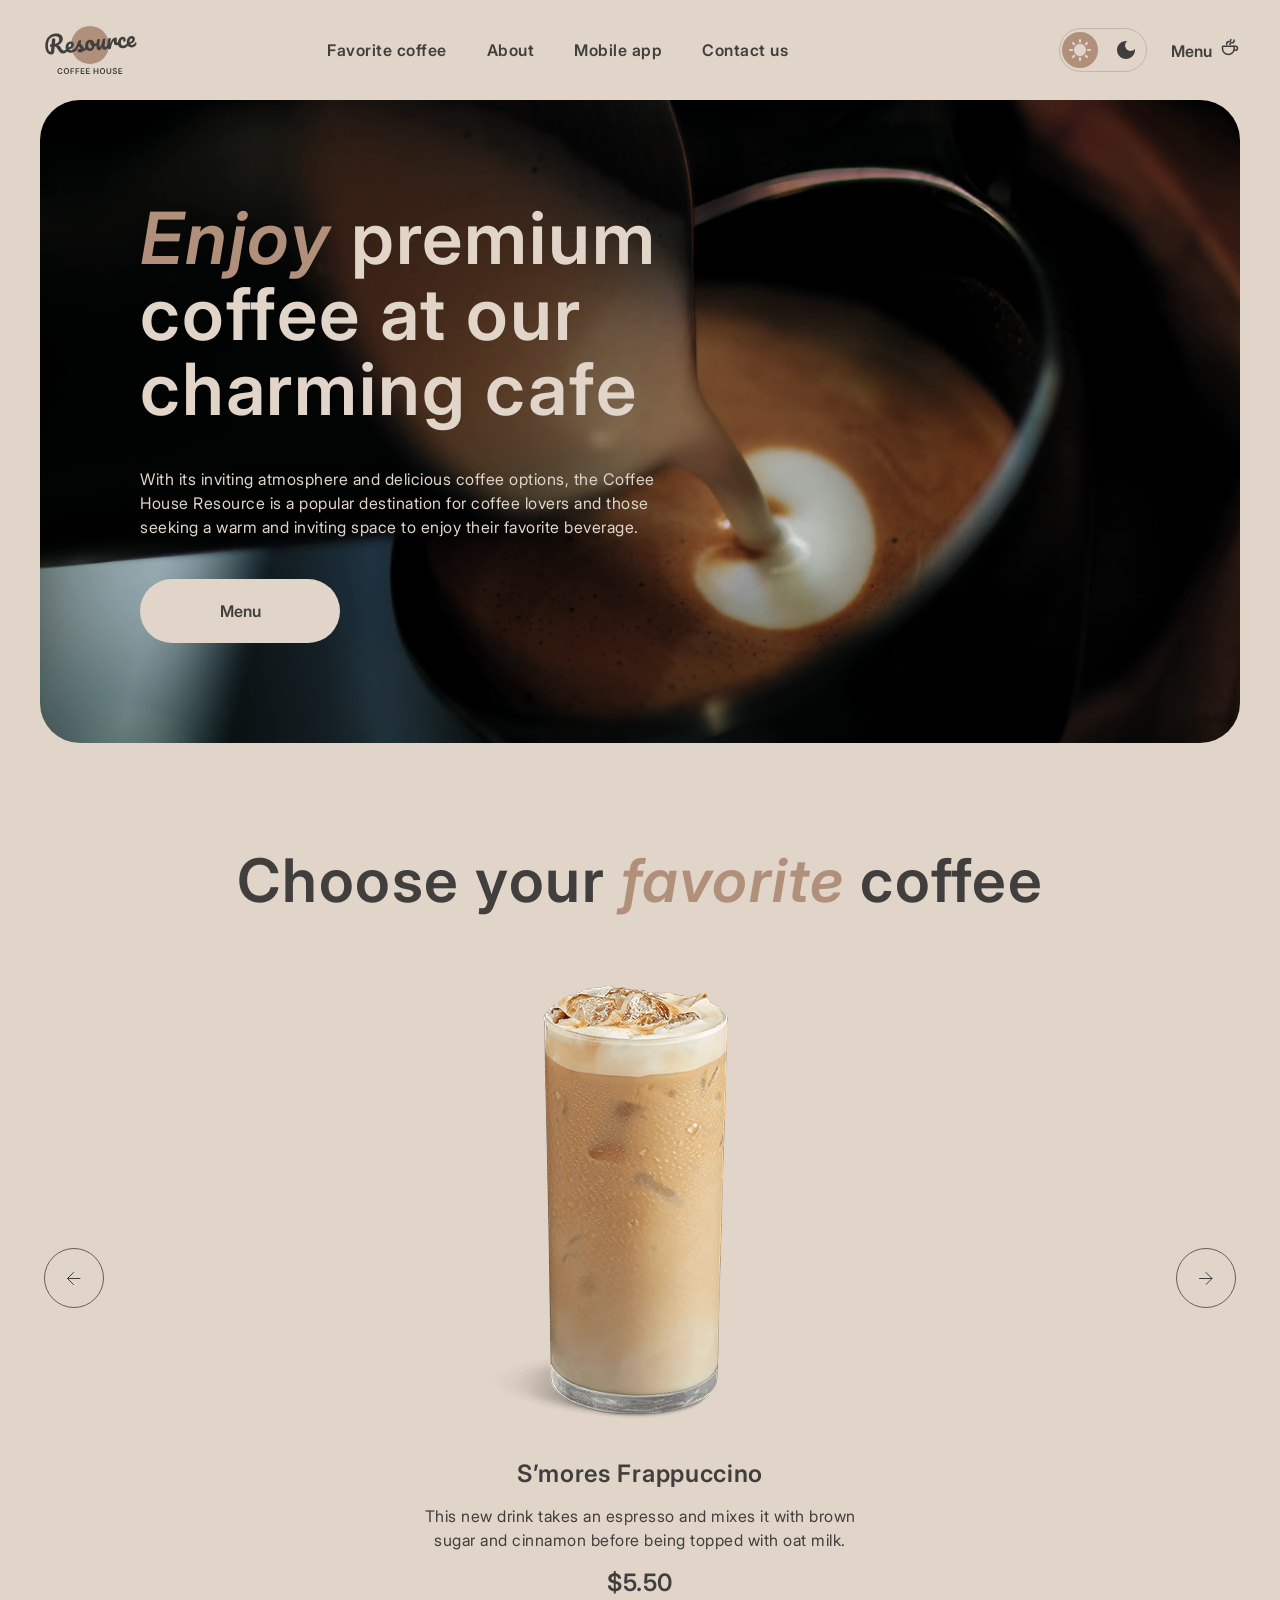
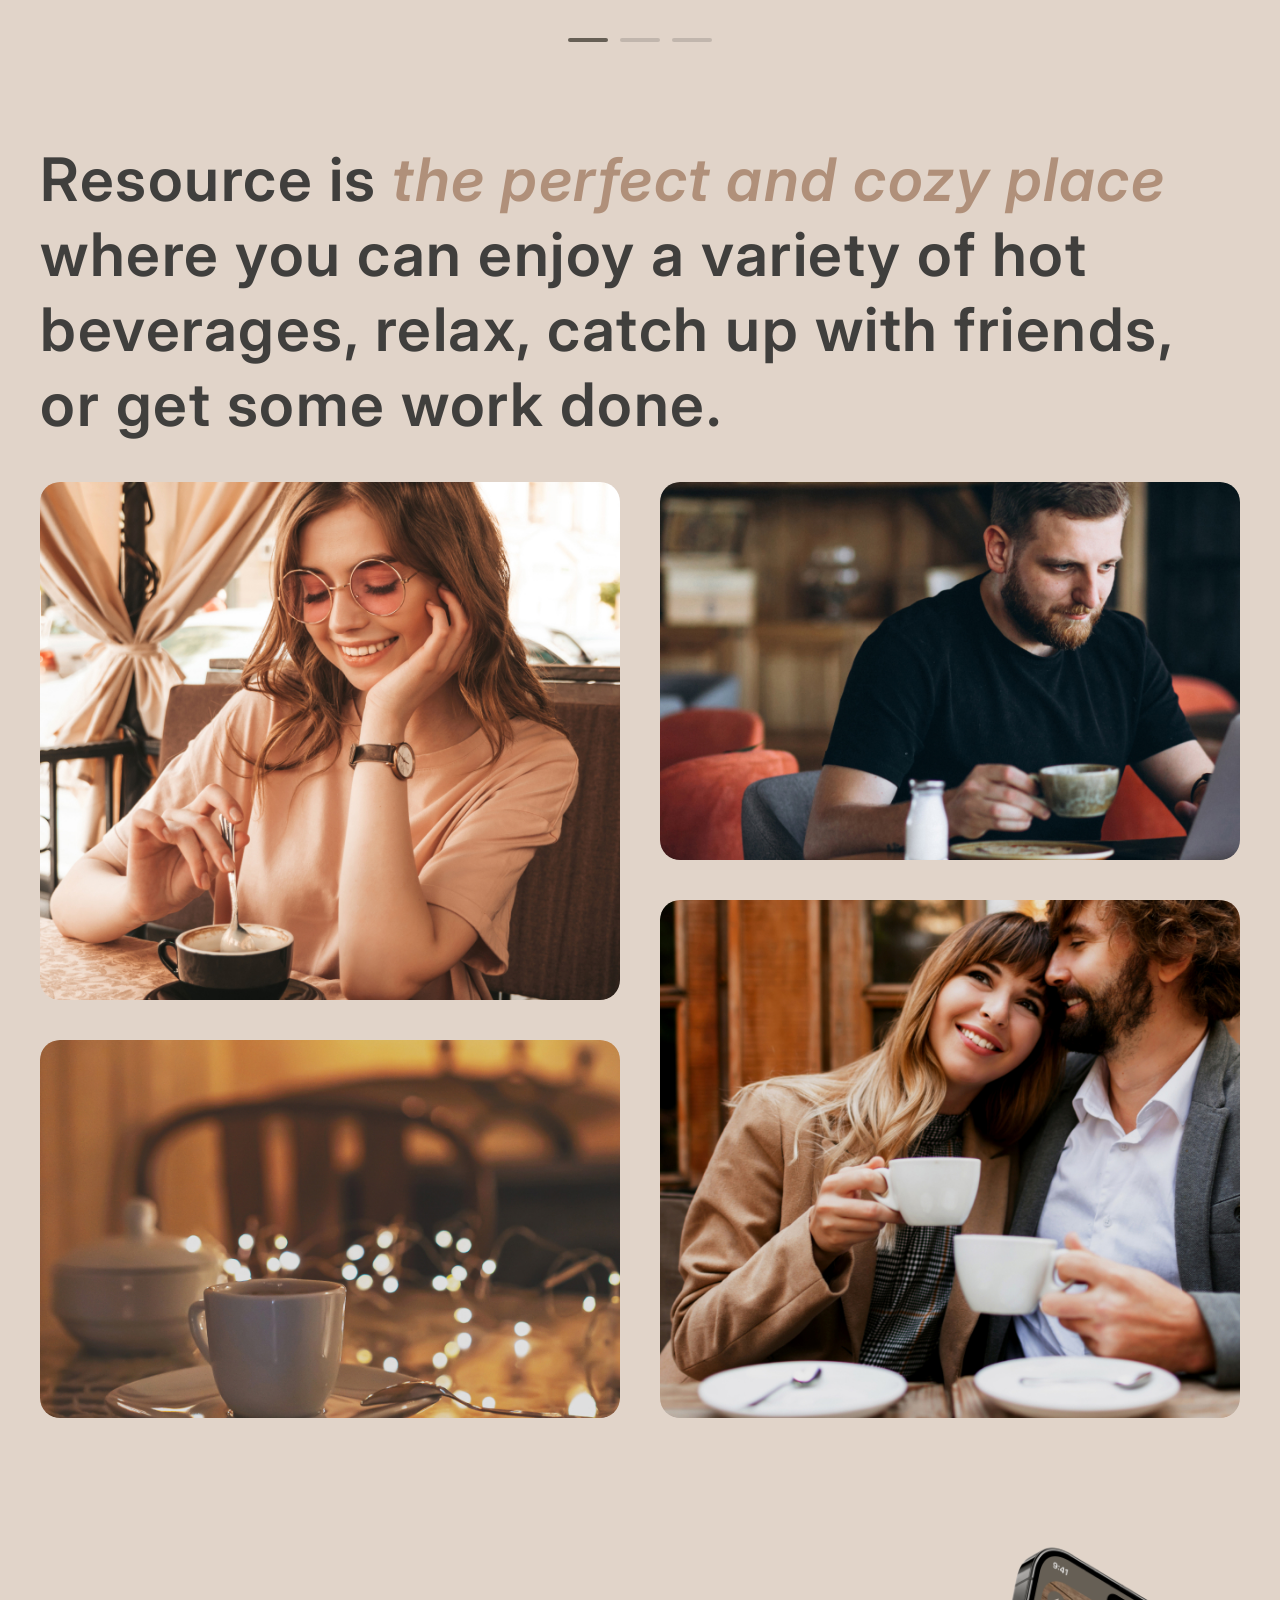
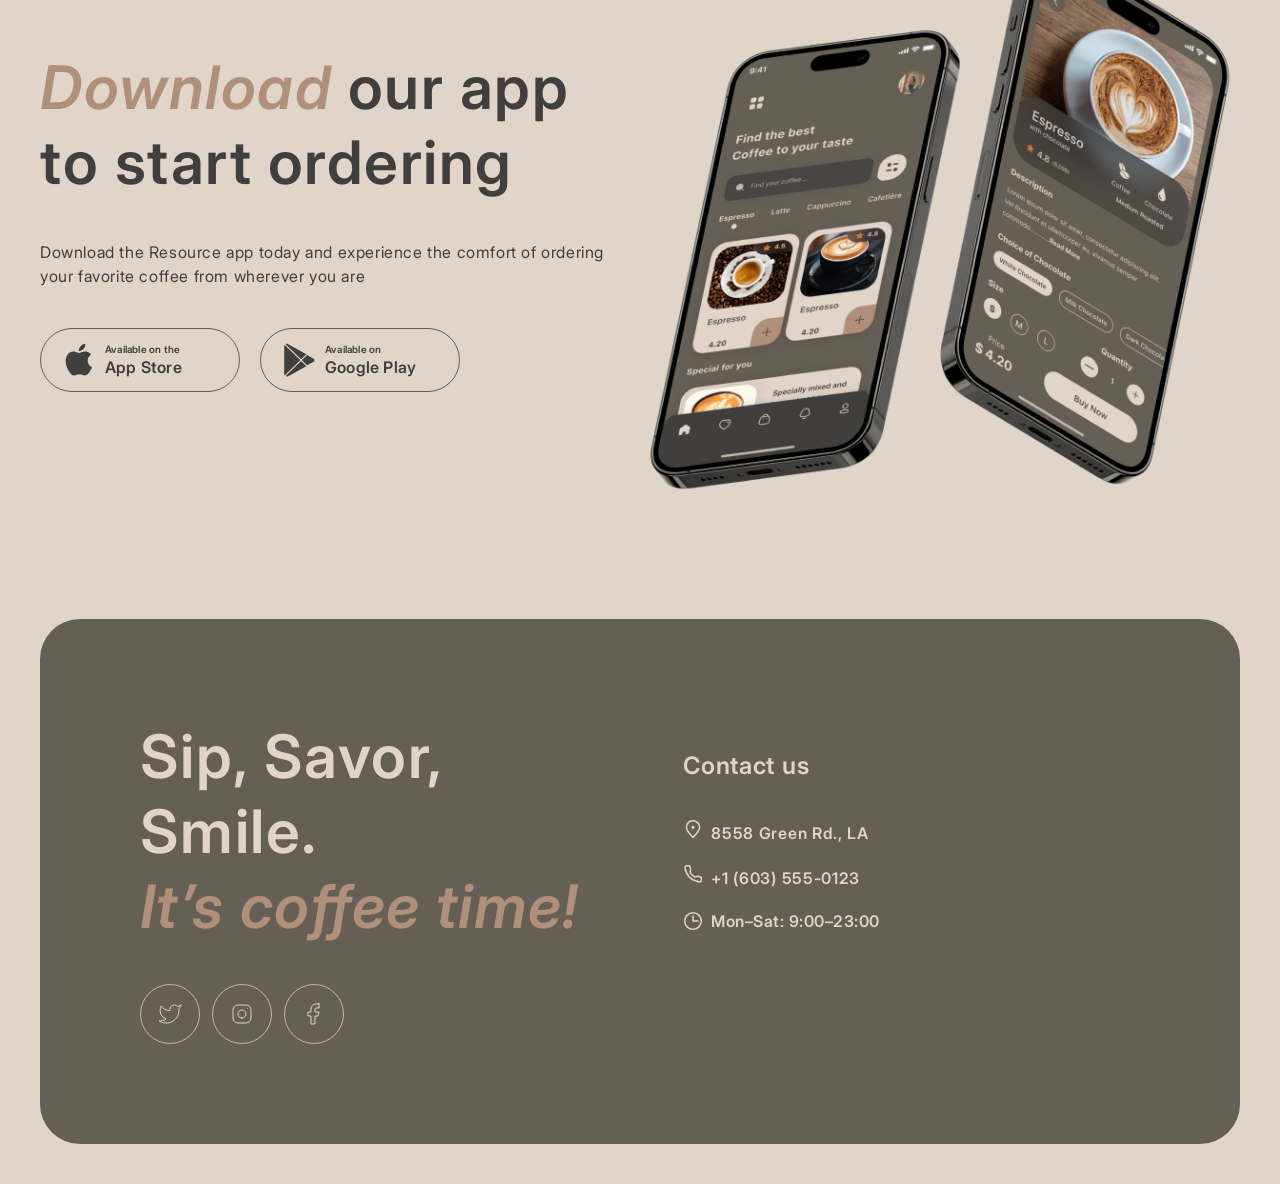
==== commit 0d8fee36: "feat: add mobile navigation" ====
--- a/index.html
+++ b/index.html
@@ -10,7 +10,7 @@
     >
     <link rel="stylesheet" href="modern-normalize.css">
     <link rel="stylesheet" href="style.css">
-    <script src="script.js" defer></script>
+    <script src="script.js" defer type="module"></script>
     <title>Coffee House</title>
   </head>
   <body>
@@ -214,10 +214,19 @@
             <li class="nav__list-item">
               <a href="#contacts" class="nav__list-link">Contact us</a>
             </li>
+            <li class="nav__list-item">
+              <a class="menu-btn-mobile" href="./menu/menu.html">
+                <span>Menu</span>
+                <svg width="40" height="40" viewBox="0 0 40 40" fill="none" xmlns="http://www.w3.org/2000/svg">
+                <path d="M28.3333 18.9333V25C28.3333 30.5228 23.8561 35 18.3332 35H14.9999C9.47707 35 4.99992 30.5228 4.99992 25V18.9333C4.99992 18.602 5.26855 18.3333 5.59992 18.3333H27.7333C28.0646 18.3333 28.3333 18.602 28.3333 18.9333Z" stroke-width="2" stroke-linecap="round" stroke-linejoin="round"/>
+                <path d="M19.9999 15C19.9999 13.3334 21.1904 11.6667 23.5713 11.6667C24.0919 11.6667 24.7136 11.6667 25.3333 11.6667C26.9901 11.6667 28.3333 10.3236 28.3333 8.66671V5.83337" stroke-width="2" stroke-linecap="round" stroke-linejoin="round"/>
+                <path d="M13.3334 15V12.1667C13.3334 10.5098 14.6766 9.16667 16.3334 9.16667H19.6667C20.7713 9.16667 21.6667 8.27124 21.6667 7.16667V5"  stroke-width="2" stroke-linecap="round" stroke-linejoin="round"/>
+                <path d="M26.6667 18.3334H30.8334C33.1346 18.3334 35.0001 20.1989 35.0001 22.5C35.0001 24.8012 33.1346 26.6667 30.8334 26.6667H28.3334"  stroke-width="2" stroke-linecap="round" stroke-linejoin="round"/>
+                </svg>
+              </a>
+            </li>
           </ul>
-        </nav>
-
-        <div class="header__menu">
+          <div class="header__menu">
           <div class="header__toggle toggle">
             <label>
               <input
@@ -300,6 +309,9 @@
 
           <button class="nav-mobile-btn"></button>
         </div>
+        </nav>
+
+        
       </header>
     </div>
     <main>
--- a/style.css
+++ b/style.css
@@ -125,7 +125,8 @@
     background-color: var(--border-clr-inverse);
   }
 
-  .menu-btn {
+  .menu-btn,
+  .menu-btn-mobile {
     svg {
       stroke: #403f3d;
     }
@@ -182,7 +183,12 @@
     display: block;
   }
 
-  .menu-btn {
+  .menu-btn-mobile:visited {
+    text-decoration: none;
+  }
+
+  .menu-btn,
+  .menu-btn-mobile {
     color: var(--text-clr-inverse);
 
     svg {
@@ -191,6 +197,12 @@
 
     &::after {
       background-color: var(--text-clr-inverse);
+    }
+  }
+
+  .nav {
+    .nav__list {
+      background-color: var(--bg-clr-dark);
     }
   }
 
@@ -418,19 +430,23 @@
 
 .header {
   display: flex;
-  justify-content: space-between;
   align-items: center;
   padding: var(--20px) 0;
+  position: relative;
 }
 
 .header__nav {
   display: flex;
+  flex: 1;
 }
 
 .nav {
   .nav__list {
     display: flex;
+    align-items: center;
+    justify-content: center;
     gap: var(--40px);
+    width: 100%;
   }
 
   .nav__list-link {
@@ -458,6 +474,10 @@
       }
     }
   }
+
+  .menu-btn-mobile {
+    display: none;
+  }
 }
 
 @media (hover: none) and (pointer: coarse) {
@@ -522,7 +542,8 @@
   cursor: pointer;
 }
 
-.menu-btn {
+.menu-btn,
+.menu-btn-mobile {
   display: flex;
   justify-content: center;
   align-items: baseline;
@@ -598,19 +619,19 @@
   content: '';
   display: inline-block;
   position: absolute;
-  width: 20px;
-  height: 1px;
+  width: 17px;
+  height: 1.5px;
   background-color: var(--text-clr-primary);
 }
 
 .nav-open .nav-mobile-btn::before {
-  right: 11px;
+  left: 12px;
   top: 20px;
   transform: rotate(45deg);
 }
 
 .nav-open .nav-mobile-btn::after {
-  right: 11px;
+  left: 12px;
   top: 20px;
   transform: rotate(-45deg);
 }
@@ -1433,15 +1454,71 @@
 }
 
 @media (max-width: 768px) {
+  .header {
+    justify-content: space-between;
+  }
+
+  .header__nav {
+    flex: 0;
+  }
+
+  .nav {
+    .nav__list {
+      display: flex;
+      flex-direction: column;
+      align-items: center;
+      font-size: var(--32px);
+      gap:var(--60px);
+      text-align: center;
+      position: fixed;
+      top: 100px;
+      right: -100%;
+      width: 100%;
+      height: 100dvh;
+      opacity: 0;
+      visibility: hidden;
+      pointer-events: none;
+      background-color: var(--text-clr-inverse);
+      z-index: 1;
+      transition: right 0.3s ease-in, opacity 0.3s ease-in, visibility 0s linear 0.3s;
+    }
+
+    .nav__list-item {
+      width: calc(100% - 80px);
+    }
+
+    .nav__list-link {
+      display: inline-block;
+      width: 100%;
+      line-height: 1.25;
+    }
+
+    .menu-btn-mobile {
+      display: block;
+      margin-top: 10%;
+      display: flex;
+      gap: var(--16px);
+      align-items: center;
+      justify-content: center;
+      text-decoration: none;
+    }
+  }
+
+  
+
+  .nav-open  .nav__list {
+    opacity: 1;
+    visibility: visible;
+    pointer-events: auto;
+    right: 0;
+    transition: right 0.3s ease-in, opacity 0.3s ease-in, visibility 0s linear 0s;
+  }
+
   .nav-mobile-btn {
     display: block;
   }
 
   .menu-btn {
-    display: none;
-  }
-
-  .header__nav {
     display: none;
   }
 
@@ -1506,6 +1583,13 @@
       letter-spacing: 1.1px;
     }
   }
+
+  .nav {
+    .nav__list-item {
+      width: calc(100% - 32px);
+    }
+
+  }
 }
 
 @media (max-width: 595px) {
@@ -1533,6 +1617,13 @@
 }
 
 @media (max-width: 580px) {
+  .nav {
+    .nav__list {
+      justify-content: flex-start;
+      padding-top: var(--60px);
+    }
+  }
+
   .section-app {
     gap: var(--40px);
 
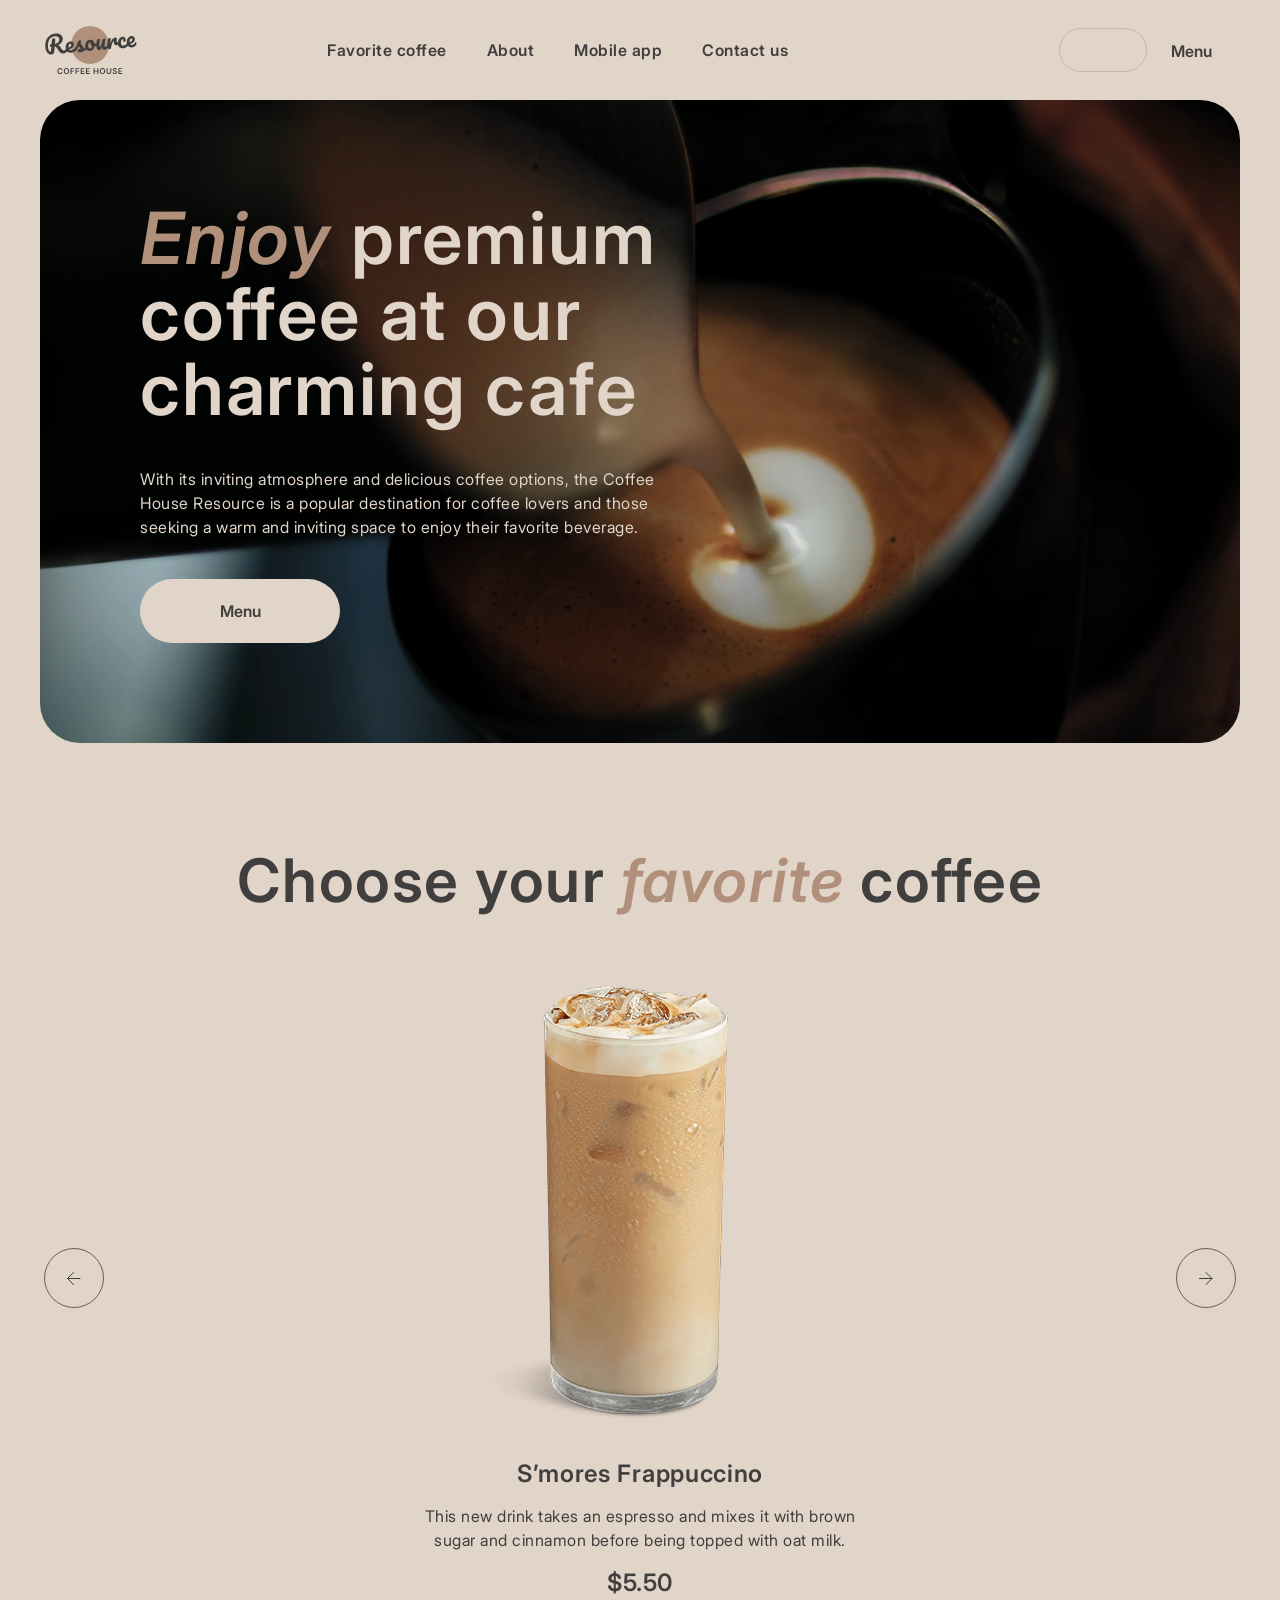
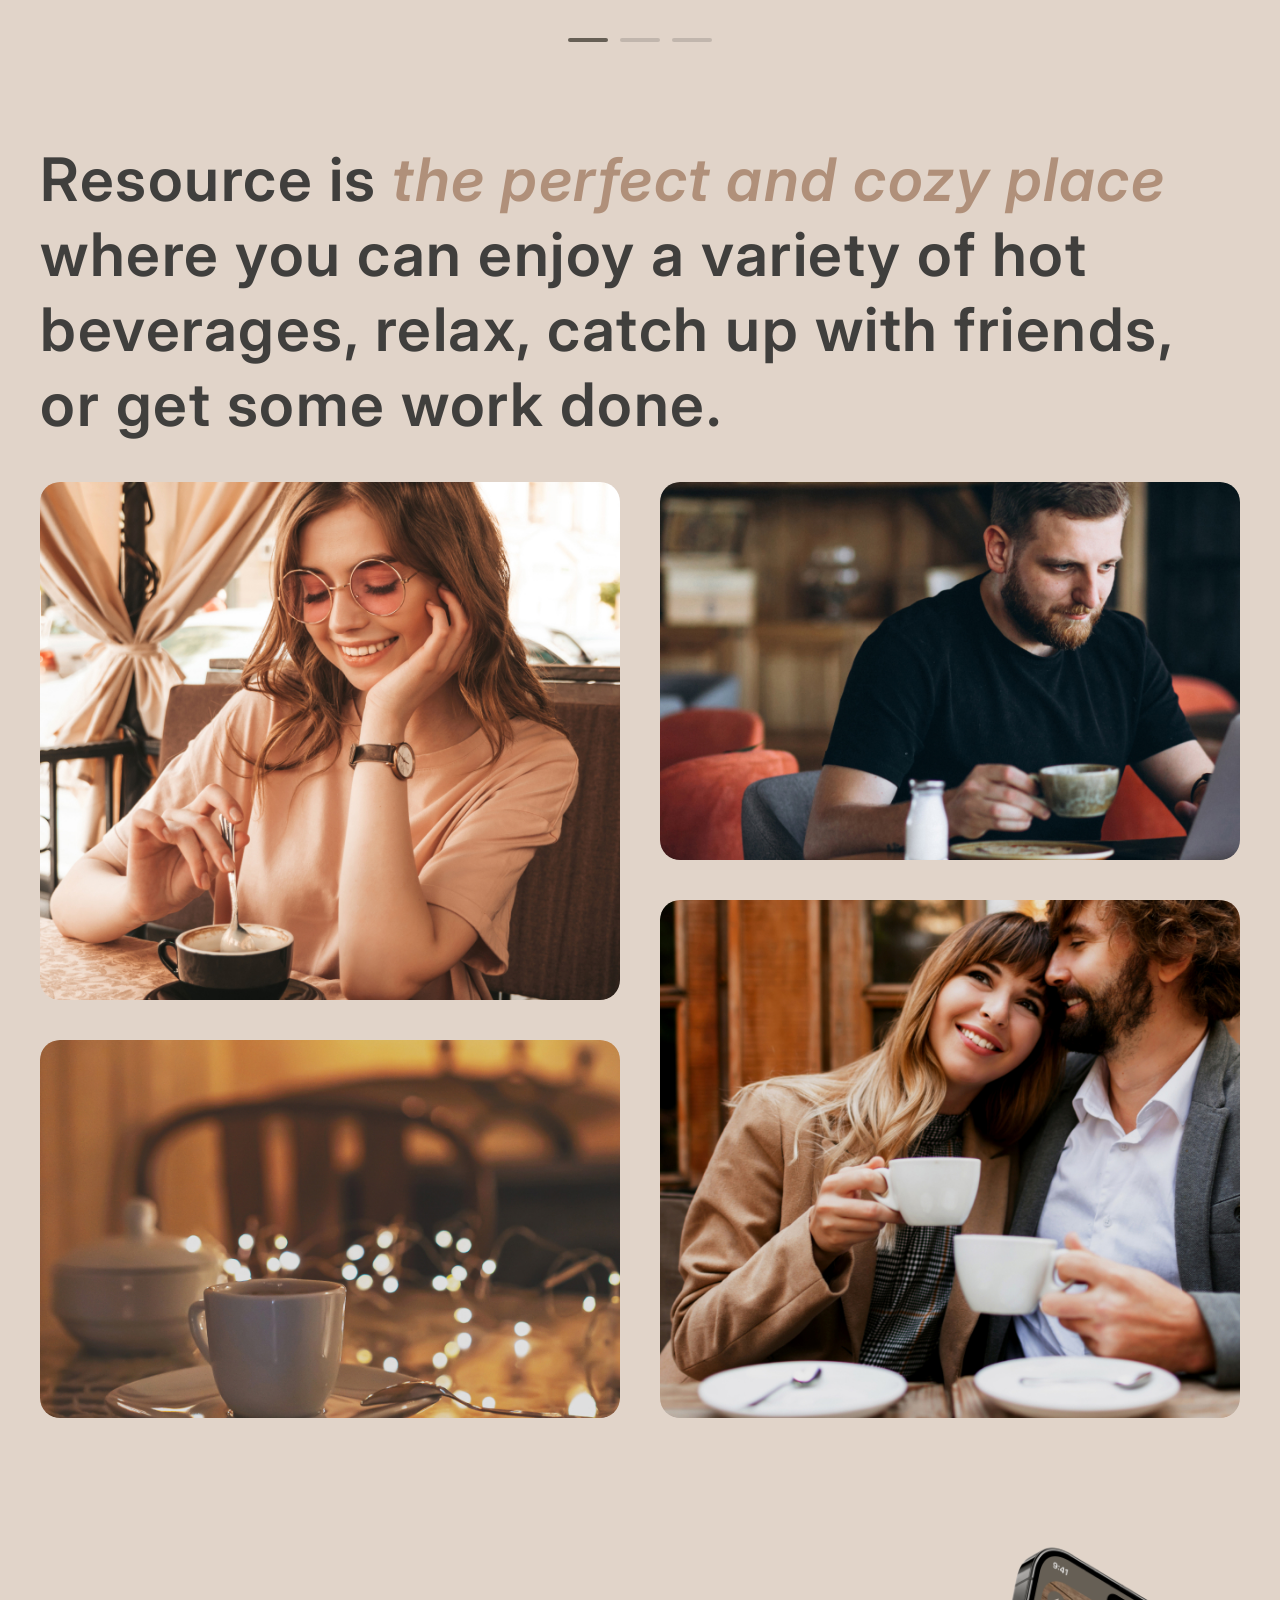
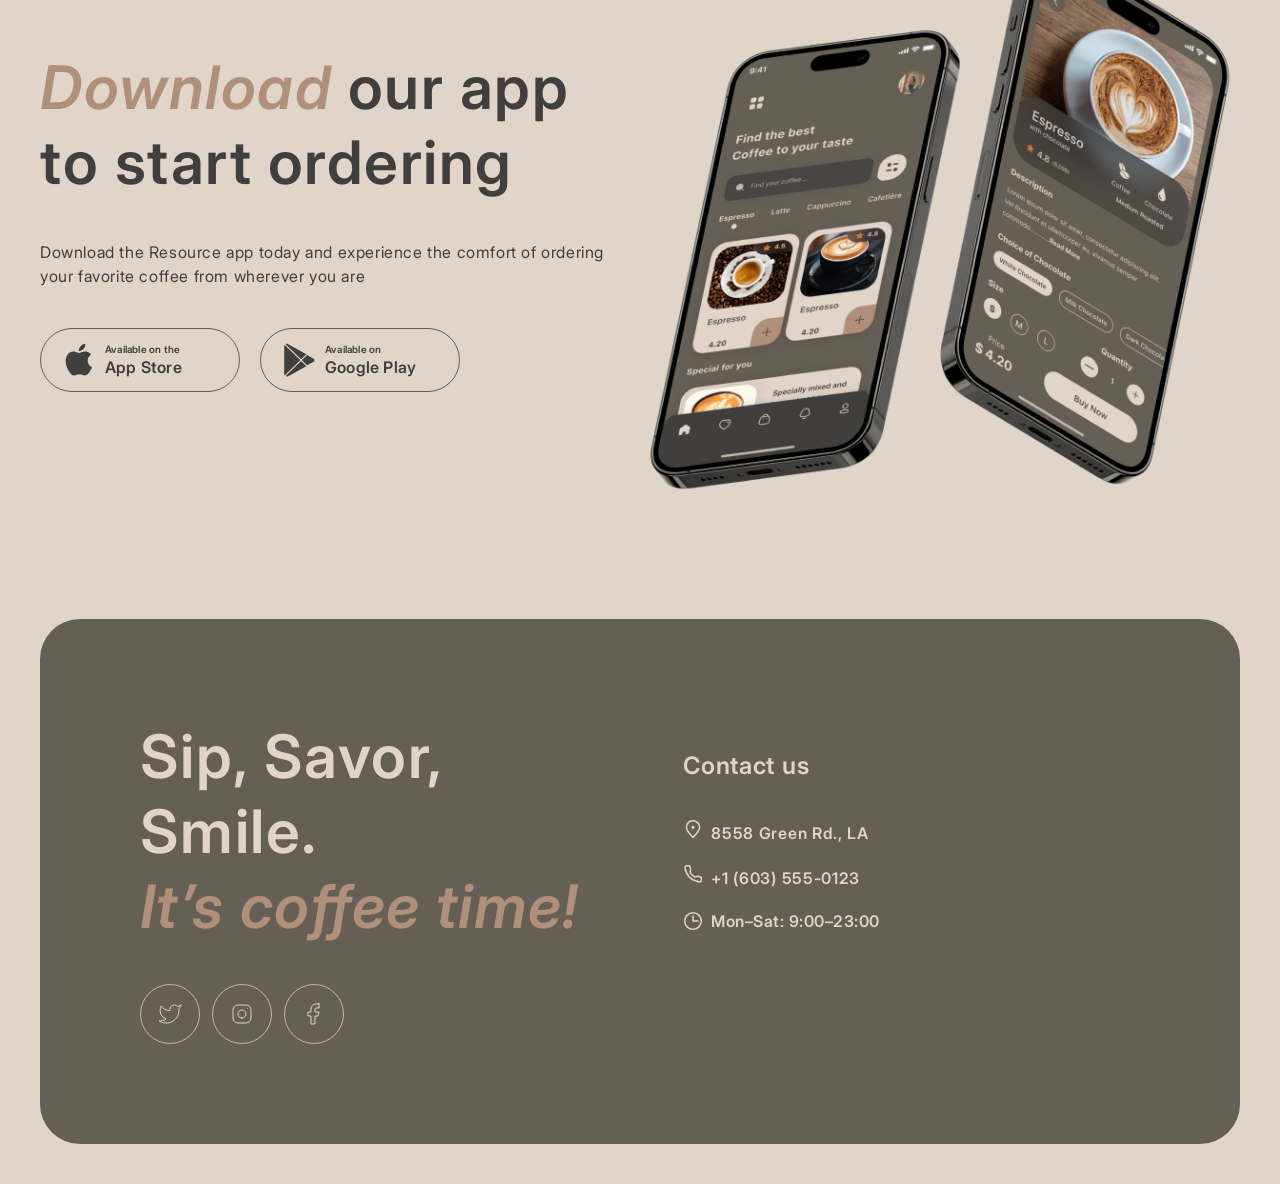
==== commit 121121d2: "feat: add menu page dynamic menu cards" ====
--- a/index.html
+++ b/index.html
@@ -377,56 +377,88 @@
           <h2 class="section-favorite__title">
             Choose your <span>favorite</span> coffee
           </h2>
-          <div class="section-favorite__carousel carousel">
-            <div class="carousel__item">
-              <picture class="carousel__img">
-                <img
-                  src="./assets/img/coffee-slider-1.png"
-                  alt="S’mores Frappuccino"
-                >
-              </picture>
-              <h3 class="carousel__item-name">S’mores Frappuccino</h3>
-              <p class="carousel__item-description">
-                This new drink takes an espresso and mixes it with brown sugar
-                and cinnamon before being topped with oat milk.
-              </p>
-              <p class="carousel__item-price">$5.50</p>
-            </div>
-            <div class="carousel__indicators">
-              <div class="carousel__indicator current"></div>
-              <div class="carousel__indicator"></div>
-              <div class="carousel__indicator"></div>
+          <div class="carousel__container">
+            <div class="section-favorite__carousel carousel">
+              <article class="carousel__item">
+                <picture class="carousel__img">
+                  <img
+                    src="./assets/img/coffee-slider-1.png"
+                    alt="S’mores Frappuccino"
+                  >
+                </picture>
+                <h3 class="carousel__item-name">S’mores Frappuccino</h3>
+                <p class="carousel__item-description">
+                  This new drink takes an espresso and mixes it with brown sugar
+                  and cinnamon before being topped with oat milk.
+                </p>
+                <p class="carousel__item-price">$5.50</p>
+              </article>
+
+              <article class="carousel__item">
+                <picture class="carousel__img">
+                  <img
+                    src="./assets/img/coffee-slider-2.png"
+                    alt="Caramel Macchiato"
+                  >
+                </picture>
+                <h3 class="carousel__item-name">Caramel Macchiato</h3>
+                <p class="carousel__item-description">
+                  Fragrant and unique classic espresso with rich caramel-peanut syrup, with cream under whipped thick foam.
+                </p>
+                <p class="carousel__item-price">$5.00</p>
+              </article>
+
+              <article class="carousel__item">
+                <picture class="carousel__img">
+                  <img
+                    src="./assets/img/coffee-slider-3.png"
+                    alt="Ice coffee"
+                  >
+                </picture>
+                <h3 class="carousel__item-name">Ice coffee</h3>
+                <p class="carousel__item-description">
+                  A popular summer drink that tones and invigorates. Prepared from coffee, milk and ice.
+                </p>
+                <p class="carousel__item-price">$4.50</p>
+              </article>
+            
+
             </div>
             <button class="carousel__btn btn-left">
-              <svg
-                width="14"
-                height="13"
-                viewBox="0 0 14 13"
-                fill="none"
-                xmlns="http://www.w3.org/2000/svg"
-              >
-                <path
-                  d="M13 6.5H0.5M6.5 12.5L0.5 6.5L6.5 0.5"
-                  stroke-linecap="round"
-                  stroke-linejoin="round"
-                />
-              </svg>
-            </button>
-            <button class="carousel__btn btn-right">
-              <svg
-                width="14"
-                height="13"
-                viewBox="0 0 14 13"
-                fill="none"
-                xmlns="http://www.w3.org/2000/svg"
-              >
-                <path
-                  d="M0.5 6.5H13M7 12.5L13 6.5L7 0.5"
-                  stroke-linecap="round"
-                  stroke-linejoin="round"
-                />
-              </svg>
-            </button>
+                <svg
+                  width="14"
+                  height="13"
+                  viewBox="0 0 14 13"
+                  fill="none"
+                  xmlns="http://www.w3.org/2000/svg"
+                >
+                  <path
+                    d="M13 6.5H0.5M6.5 12.5L0.5 6.5L6.5 0.5"
+                    stroke-linecap="round"
+                    stroke-linejoin="round"
+                  />
+                </svg>
+              </button>
+              <button class="carousel__btn btn-right">
+                <svg
+                  width="14"
+                  height="13"
+                  viewBox="0 0 14 13"
+                  fill="none"
+                  xmlns="http://www.w3.org/2000/svg"
+                >
+                  <path
+                    d="M0.5 6.5H13M7 12.5L13 6.5L7 0.5"
+                    stroke-linecap="round"
+                    stroke-linejoin="round"
+                  />
+                </svg>
+              </button>
+                <div class="carousel__indicators">
+                <div class="carousel__indicator active"></div>
+                <div class="carousel__indicator"></div>
+                <div class="carousel__indicator"></div>
+              </div>
           </div>
         </section>
       </div>
--- a/style.css
+++ b/style.css
@@ -366,22 +366,22 @@
 
     .carousel {
       .carousel__btn {
-        border: 1px solid var(--border-clr-primary);
-
-        svg {
-          stroke: var(--text-clr-inverse);
-        }
-
-        &:hover,
-        &:active {
-          background-color: var(--bg-clr-dark);
           border: 1px solid var(--border-clr-primary);
 
           svg {
             stroke: var(--text-clr-inverse);
           }
+
+          &:hover,
+          &:active {
+            background-color: var(--bg-clr-dark);
+            border: 1px solid var(--border-clr-primary);
+
+            svg {
+              stroke: var(--text-clr-inverse);
+            }
+          }
         }
-      }
     }
 
     .section-app {
@@ -418,6 +418,92 @@
           }
         }
       }
+    }
+  }
+
+  .modal-overlay {
+    background-color: rgba(41, 40, 38, 0.8);
+  }
+
+
+  .modal__inner {
+    background-color: var(--text-clr-primary);
+  }
+
+
+  .modal__title {
+    color: var(--text-clr-inverse);
+  }
+
+  .modal__btn {
+    border: 1px solid var(--border-clr-inverse);
+    color: var(--text-clr-inverse);
+    
+
+    &:hover,
+    &:active {
+      color: var(--text-clr-inverse);
+      background-color: var(--border-clr-inverse);
+      border-color: var(--text-clr-primary);
+    }
+  }
+
+  .modal__form-radio {
+  width: 116px;
+ 
+  span {
+     background-color: var(--border-clr-inverse);
+      color: var(--text-clr-inverse);
+  }
+
+  label {
+    background-color: var(--text-clr-primary);
+      border: 1px solid var(--border-clr-inverse);
+  }
+
+
+  input[type="radio"]:checked + label{
+    background-color: var(--bg-clr-dark);
+    border-color: var(--text-clr-primary);
+    color: var(--text-clr-inverse);
+
+    span {
+      background-color: var(--text-clr-primary);
+      color: var(--text-clr-inverse);
+    }
+  }
+}
+
+  .modal__form-checkbox {
+    span {
+      background-color: var(--border-clr-inverse);
+      color: var(--text-clr-inverse);
+    }
+    
+    label {
+      background-color: var(--text-clr-primary);
+      border: 1px solid var(--border-clr-inverse);
+    }
+
+
+
+    input[type="checkbox"]:checked + label{
+      background-color: var(--bg-clr-dark);
+      border-color: var(--text-clr-primary);
+      color: var(--text-clr-inverse);
+
+      span {
+        background-color: var(--text-clr-primary);
+        color: var(--text-clr-inverse);
+      }
+    }
+  }
+
+  .modal__info {
+    border-top: 1px solid var(--border-clr-inverse);
+
+    svg {
+      stroke: var(--text-clr-inverse);
     }
   }
 }
@@ -749,14 +835,19 @@
   }
 }
 
+.carousel__container {
+  overflow: hidden;
+  position: relative;
+}
+
 .carousel {
   display: flex;
-  justify-content: center;
-  position: relative;
-  flex-direction: column;
+  transition: transform 0.5s; 
 
   .carousel__item {
     text-align: center;
+    flex: 0 0 100%;
+    min-width: 0;
   }
 
   .carousel__img {
@@ -789,8 +880,11 @@
     letter-spacing: 0.5px;
     margin-bottom: var(--40px);
   }
-
-  .carousel__indicators {
+  
+}
+
+
+.carousel__indicators {
     width: 144px;
     margin-inline: auto;
     display: flex;
@@ -802,18 +896,17 @@
     height: 4px;
     background-color: var(--border-clr-primary);
     border-radius: 100px;
-    cursor: pointer;
-
-    &.current {
+
+    &.active {
       background-color: var(--border-clr-inverse);
     }
   }
 
-  .carousel__btn {
+.carousel__btn {
     position: absolute;
     border-radius: 100%;
+    width: 60px;
     border: 1px solid var(--border-clr-inverse);
-    width: 60px;
     height: 60px;
     display: flex;
     justify-content: center;
@@ -843,7 +936,6 @@
   .btn-right {
     left: calc(100% - 64px);
   }
-}
 
 @media (hover: none) and (pointer: coarse) {
   .carousel {
@@ -1352,6 +1444,243 @@
     &:active {
       box-shadow: none;
     }
+  }
+}
+
+.modal-overlay {
+  background-color: rgba(64, 63, 61, 0.8);
+  display: grid;
+  grid: 1fr/1fr;
+  place-items: center;
+  position: fixed;
+  inset: 0;
+  z-index: 10;
+  height: 100dvh;
+  padding-left: 0.5rem;
+  padding-right: 0.5rem;
+}
+
+
+.modal {
+  display: none;
+}
+
+.modal.opened {
+  display: grid;
+}
+
+.modal__inner {
+  background-color: var(--text-clr-inverse);
+  border-radius: 40px;
+  padding: var(--16px);
+  display: flex;
+  gap: var(--20px);
+  max-width: 800px;
+  min-height: 504px;
+}
+
+.modal__img-container {
+  flex-basis: 41%;
+}
+
+.modal__img {
+  border-radius: 40px;
+  display: block;
+}
+
+.modal__wrapper {
+  display: flex;
+  flex-direction: column;
+  width: 58%;
+}
+
+.modal__title {
+  font-size: var(--24px);
+  line-height: 1.25;
+  font-weight: 600;
+  letter-spacing: 0.8px;
+  margin-bottom: var(--12px);
+}
+
+.modal__description {
+  font-weight: 400;
+  letter-spacing: 0.58px;
+  margin-bottom: var(--20px);
+}
+
+.modal__row {
+  display: flex;
+  align-items: center;
+  gap: var(--8px);
+}
+
+.modal__container {
+  margin-bottom: var(--20px);
+}
+
+.modal__container > span {
+  display: inline-block;
+  margin-bottom: var(--8px);
+  font-weight: 400;
+}
+
+.modal__form-radio,
+.modal__form-checkbox {
+  display: flex;
+  align-items: center;
+  height: 46px;
+  border-radius: 100px;
+  cursor: pointer;
+}
+
+.modal__form-checkbox {
+  min-width: 108px;
+}
+
+.modal__form-radio {
+  width: 116px;
+ 
+  span {
+    background-color: var(--border-clr-primary);
+    color: var(--text-clr-primary);
+    border-radius: 100px;
+    width: 30px;
+    height: 30px;
+    display: flex;
+    justify-content: center;
+    align-items: center;
+    margin-right: var(--8px);
+    transition: background-color 0.3s, color 0.3s;
+  }
+
+  label {
+    display: flex;
+    align-items: center;
+    cursor: inherit;
+    background-color: var(--text-clr-inverse);
+    padding: var(--8px);
+    border-radius: 100px;
+    letter-spacing: 0.2px;
+    width: 100%;
+    border: 1px solid var(--border-clr-primary);
+    transition: background-color 0.3s, color 0.3s;
+  }
+
+  input[type="radio"] {
+    appearance: none;
+  }
+
+  input[type="radio"]:checked + label{
+    background-color: var(--border-clr-inverse);
+    border-color: var(--border-clr-inverse);
+    color: var(--text-clr-inverse);
+
+    span {
+      background-color: var(--text-clr-inverse);
+      color: var(--text-clr-primary);
+    }
+  }
+}
+
+.modal__form-checkbox {
+  span {
+    background-color: var(--border-clr-primary);
+    color: var(--text-clr-primary);
+    border-radius: 100px;
+    width: 30px;
+    height: 30px;
+    display: flex;
+    justify-content: center;
+    align-items: center;
+    margin-right: var(--8px);
+    transition: background-color 0.3s, color 0.3s;
+  }
+
+  label {
+    display: flex;
+    align-items: center;
+    cursor: inherit;
+    background-color: var(--text-clr-inverse);
+    padding: var(--8px) var(--16px) var(--8px) var(--8px);
+    letter-spacing: 0.2px;
+    border-radius: 100px;
+    width: 100%;
+    border: 1px solid var(--border-clr-primary);
+    transition: background-color 0.3s, color 0.3s;
+  }
+
+
+  input[type="checkbox"] {
+    appearance: none;
+  }
+
+   input[type="checkbox"]:checked + label{
+    background-color: var(--border-clr-inverse);
+    border-color: var(--border-clr-inverse);
+    color: var(--text-clr-inverse);
+
+    span {
+      background-color: var(--text-clr-inverse);
+      color: var(--text-clr-primary);
+    }
+  }
+}
+
+.modal__total {
+  display: flex;
+  align-items: center;
+  justify-content: space-between;
+  margin-bottom: var(--20px);
+
+  span {
+    letter-spacing: 0.7px;
+    font-size: var(--24px);
+    line-height: 1.25;
+    display: inline-block;
+  }
+}
+
+.modal__info {
+  padding: var(--12px) 0;
+  border-top: 1px solid var(--border-clr-primary);
+  display: flex;
+  margin-bottom: var(--20px);
+
+  span {
+    display: flex;
+    align-items: center;
+    width: 16px;
+    height: 16px;
+    margin-right: var(--8px);
+    margin-right: 8px;
+  }
+
+  svg {
+    stroke: var(--text-clr-primary);
+  }
+}
+
+.modal__info-text {
+  font-size: var(--10px);
+  line-height: 1.4;
+  letter-spacing: 0.28px;
+  margin-bottom: 0;
+}
+
+.modal__btn {
+  width: 100%;
+  border: 1px solid var(--border-clr-inverse);
+  border-radius: 100px;
+  color: var(--text-clr-primary);
+  font-weight: 600;
+  line-height: 1.5;
+  padding: 0.57rem 1.5rem;
+  transition: color 0.3s, background-color 0.3s;
+
+  &:hover,
+  &:active {
+    color: var(--text-clr-inverse);
+    background-color: var(--border-clr-inverse);
   }
 }
 
@@ -1504,8 +1833,6 @@
     }
   }
 
-  
-
   .nav-open  .nav__list {
     opacity: 1;
     visibility: visible;
@@ -1659,9 +1986,7 @@
 }
 
 @media (max-width: 520px) {
-  .carousel {
-    .carousel__btn {
+   .carousel__btn {
       display: none;
     }
-  }
-}
+}
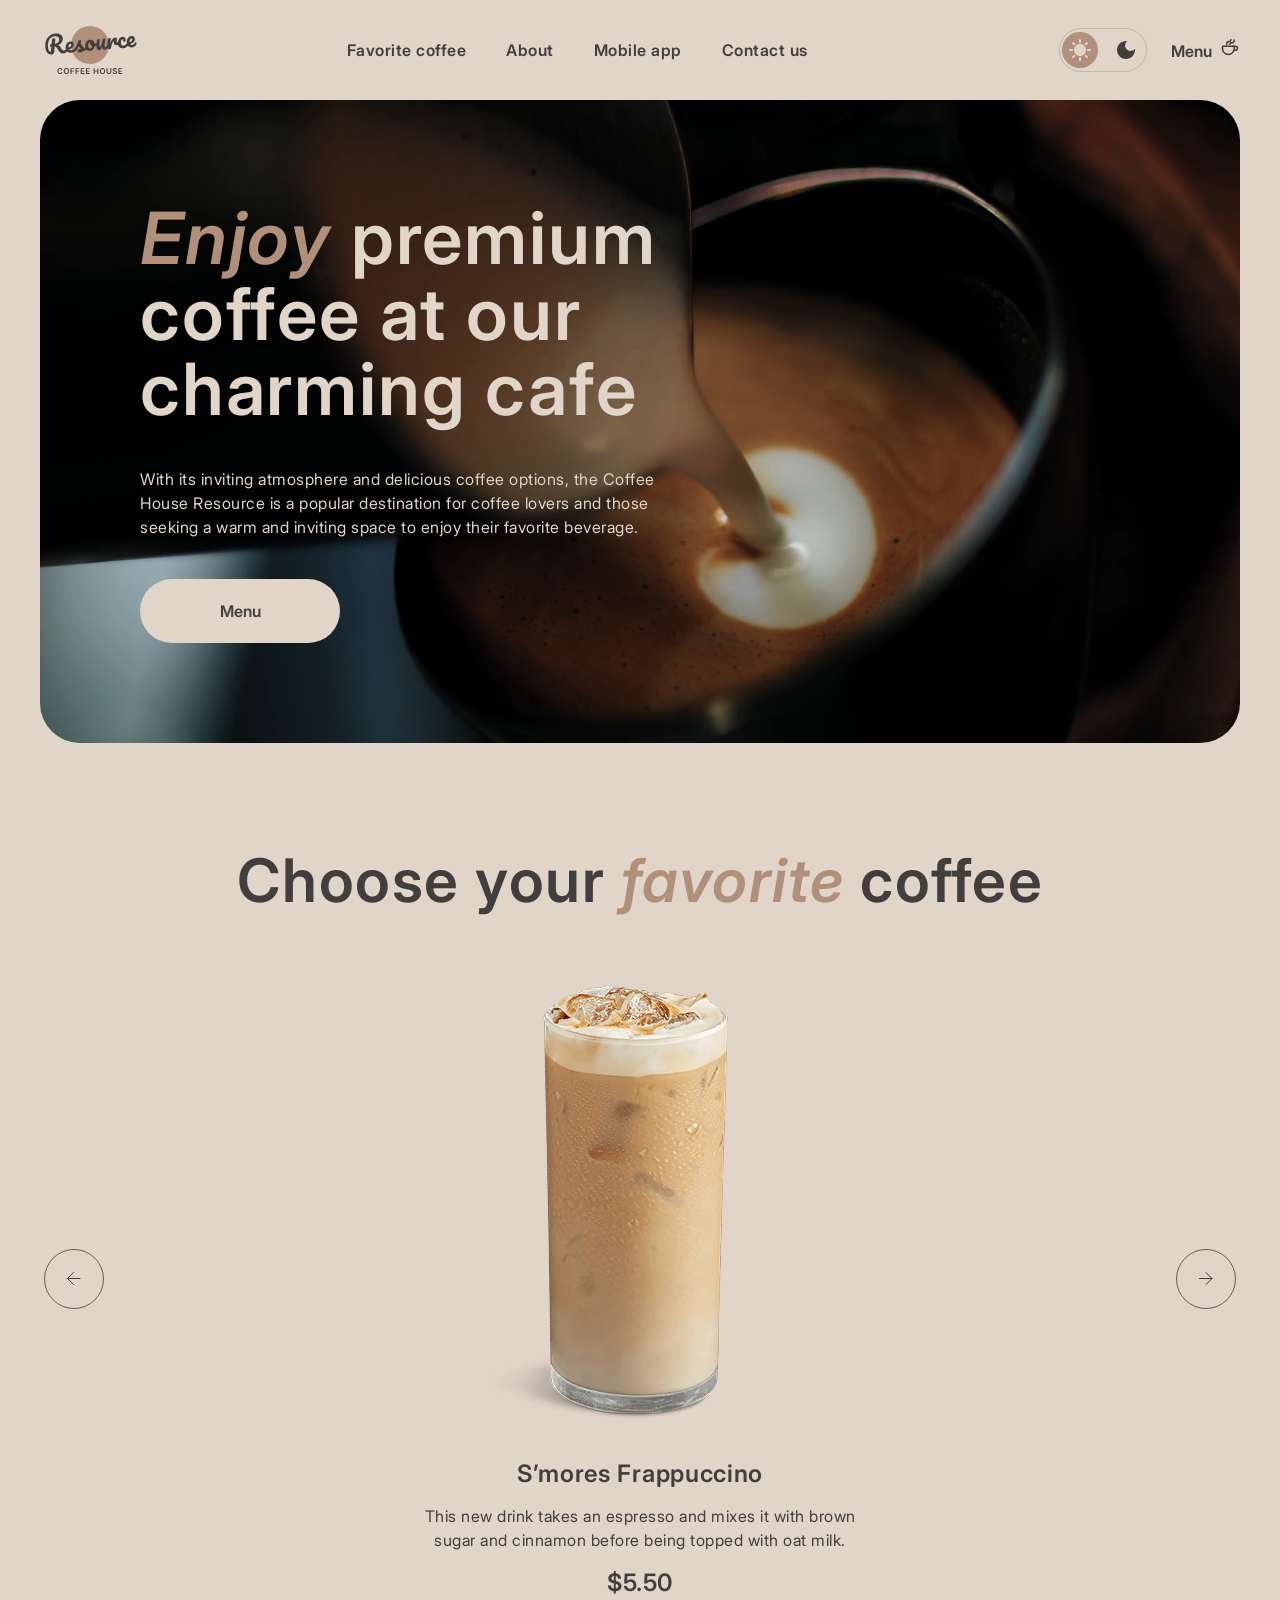
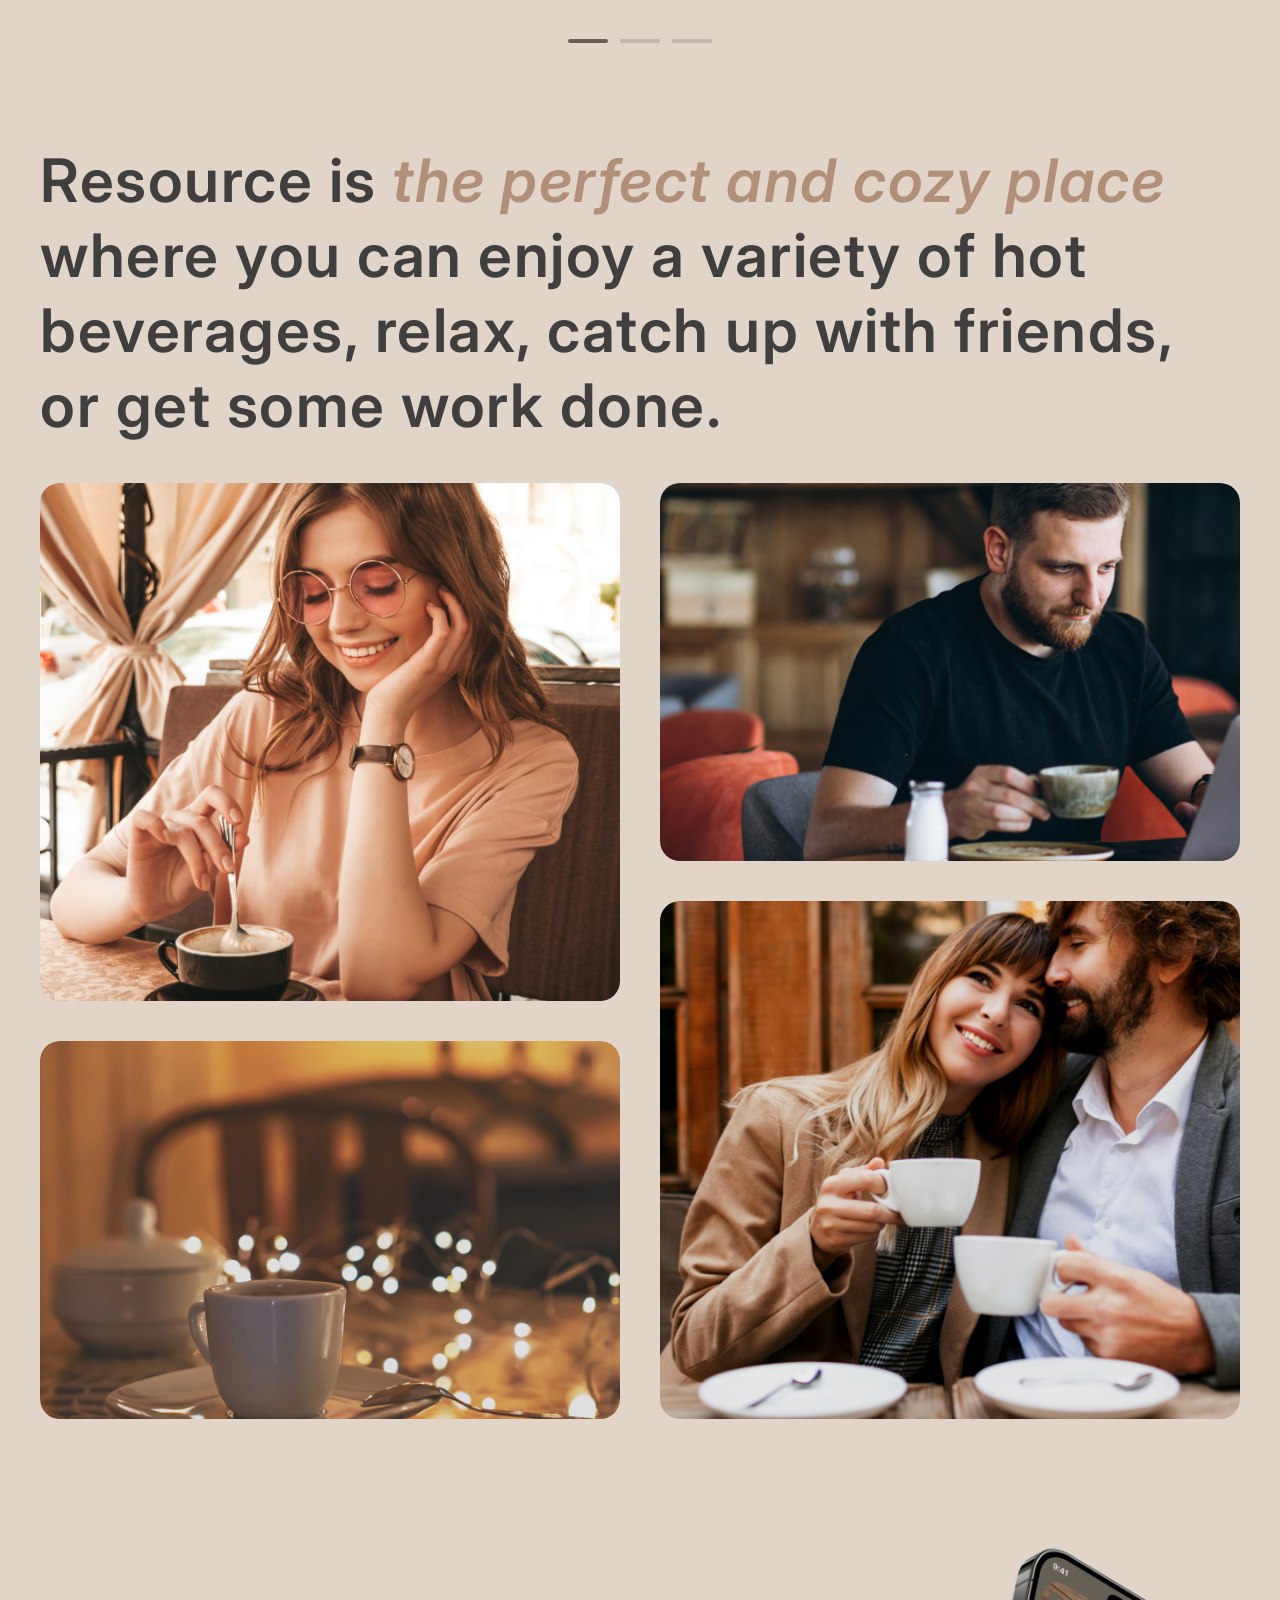
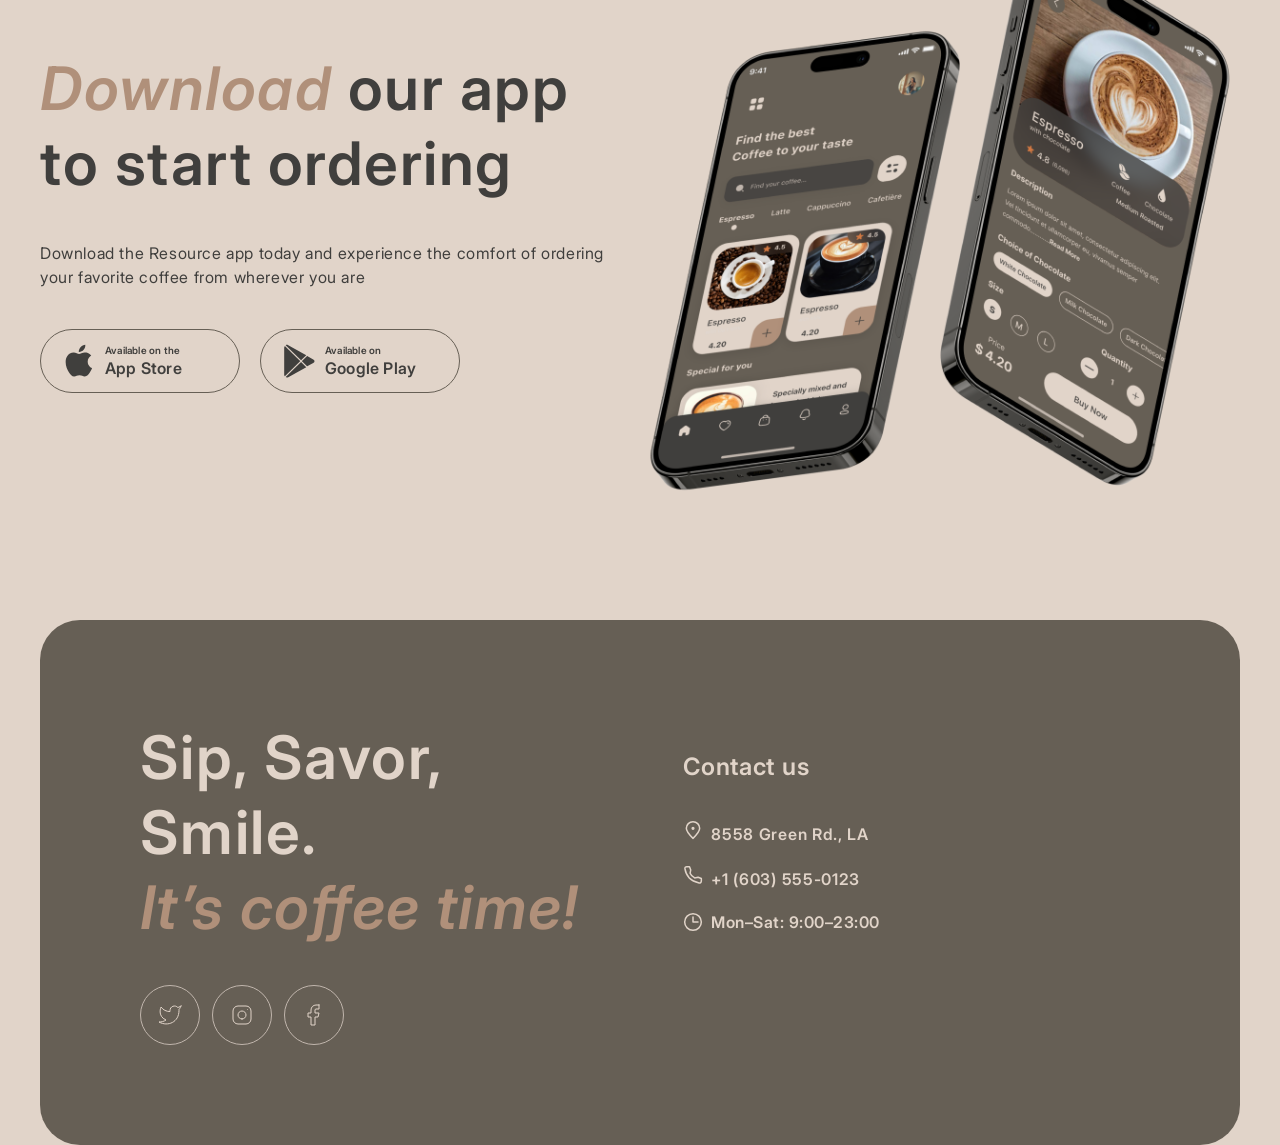
==== commit 76cf9de4: "feat: add main page carousel" ====
--- a/index.html
+++ b/index.html
@@ -379,7 +379,7 @@
           </h2>
           <div class="carousel__container">
             <div class="section-favorite__carousel carousel">
-              <article class="carousel__item">
+              <article class="carousel__item active">
                 <picture class="carousel__img">
                   <img
                     src="./assets/img/coffee-slider-1.png"
@@ -422,9 +422,13 @@
                 <p class="carousel__item-price">$4.50</p>
               </article>
             
-
-            </div>
-            <button class="carousel__btn btn-left">
+              <div class="carousel__indicators">
+                <div class="carousel__indicator active"></div>
+                <div class="carousel__indicator"></div>
+                <div class="carousel__indicator"></div>
+              </div>
+              </div>
+              <button class="carousel__btn btn-left">
                 <svg
                   width="14"
                   height="13"
@@ -454,12 +458,13 @@
                   />
                 </svg>
               </button>
-                <div class="carousel__indicators">
+              
+          </div>
+          <!-- <div class="carousel__indicators">
                 <div class="carousel__indicator active"></div>
                 <div class="carousel__indicator"></div>
                 <div class="carousel__indicator"></div>
-              </div>
-          </div>
+              </div> -->
         </section>
       </div>
       <div class="container">
--- a/style.css
+++ b/style.css
@@ -92,7 +92,9 @@
 }
 
 body {
-  margin: 0;
+  margin: 0 auto;
+  height: 100dvh;
+  width: 100%;
   font-family: 'Inter', Arial, Helvetica, sans-serif;
   font-weight: 600;
   font-size: var(--16px);
@@ -366,22 +368,22 @@
 
     .carousel {
       .carousel__btn {
+        border: 1px solid var(--border-clr-primary);
+
+        svg {
+          stroke: var(--text-clr-inverse);
+        }
+
+        &:hover,
+        &:active {
+          background-color: var(--bg-clr-dark);
           border: 1px solid var(--border-clr-primary);
 
           svg {
             stroke: var(--text-clr-inverse);
           }
-
-          &:hover,
-          &:active {
-            background-color: var(--bg-clr-dark);
-            border: 1px solid var(--border-clr-primary);
-
-            svg {
-              stroke: var(--text-clr-inverse);
-            }
-          }
         }
+      }
     }
 
     .section-app {
@@ -425,11 +427,9 @@
     background-color: rgba(41, 40, 38, 0.8);
   }
 
-
   .modal__inner {
     background-color: var(--text-clr-primary);
   }
-
 
   .modal__title {
     color: var(--text-clr-inverse);
@@ -438,7 +438,6 @@
   .modal__btn {
     border: 1px solid var(--border-clr-inverse);
     color: var(--text-clr-inverse);
-    
 
     &:hover,
     &:active {
@@ -449,52 +448,66 @@
   }
 
   .modal__form-radio {
-  width: 116px;
- 
-  span {
-     background-color: var(--border-clr-inverse);
+    width: 116px;
+
+    .modal__form-radio-size {
+      background-color: var(--border-clr-inverse);
       color: var(--text-clr-inverse);
-  }
-
-  label {
-    background-color: var(--text-clr-primary);
-      border: 1px solid var(--border-clr-inverse);
-  }
-
-
-  input[type="radio"]:checked + label{
-    background-color: var(--bg-clr-dark);
-    border-color: var(--text-clr-primary);
-    color: var(--text-clr-inverse);
-
-    span {
+    }
+
+    .modal__form-radio-size-value {
       background-color: var(--text-clr-primary);
       color: var(--text-clr-inverse);
     }
-  }
-}
-
-  .modal__form-checkbox {
-    span {
-      background-color: var(--border-clr-inverse);
-      color: var(--text-clr-inverse);
-    }
-    
+
     label {
       background-color: var(--text-clr-primary);
       border: 1px solid var(--border-clr-inverse);
     }
 
-
-
-    input[type="checkbox"]:checked + label{
+    input[type='radio']:checked + label {
       background-color: var(--bg-clr-dark);
       border-color: var(--text-clr-primary);
       color: var(--text-clr-inverse);
 
-      span {
+      .modal__form-radio-size {
         background-color: var(--text-clr-primary);
         color: var(--text-clr-inverse);
+      }
+
+      .modal__form-radio-size-value {
+        background-color: var(--bg-clr-dark);
+      }
+    }
+  }
+
+  .modal__form-checkbox {
+    .modal__form-checkbox-add {
+      background-color: var(--border-clr-inverse);
+      color: var(--text-clr-inverse);
+    }
+
+    label {
+      background-color: var(--text-clr-primary);
+      border: 1px solid var(--border-clr-inverse);
+    }
+
+    .modal__form-checkbox-add-value {
+      background-color: var(--text-clr-primary);
+    }
+
+    input[type='checkbox']:checked + label {
+      background-color: var(--bg-clr-dark);
+      border-color: var(--text-clr-primary);
+      color: var(--text-clr-inverse);
+
+      .modal__form-checkbox-add {
+        background-color: var(--text-clr-primary);
+        color: var(--text-clr-inverse);
+      }
+
+      .modal__form-checkbox-add-value {
+        background-color: var(--bg-clr-dark);
       }
     }
   }
@@ -591,7 +604,7 @@
   display: flex;
   align-items: center;
   gap: var(--24px);
-  padding-left: 44px;
+  padding-left: 5px;
 }
 
 .toggle {
@@ -838,16 +851,29 @@
 .carousel__container {
   overflow: hidden;
   position: relative;
+  padding-bottom: 45px;
 }
 
 .carousel {
   display: flex;
-  transition: transform 0.5s; 
+  transition: transform 0.5s;
+  min-height: 640px;
+  /* height: 640px; */
 
   .carousel__item {
     text-align: center;
-    flex: 0 0 100%;
-    min-width: 0;
+    /* flex: 0 0 100%;
+    min-width: 0; */
+    position: absolute;
+    inset: 0;
+    width: 100%;
+    height: 100%;
+    opacity: 0;
+    transition: opacity 0.3s;
+  }
+
+  .carousel__item.active {
+    opacity: 1;
   }
 
   .carousel__img {
@@ -880,62 +906,66 @@
     letter-spacing: 0.5px;
     margin-bottom: var(--40px);
   }
-  
-}
-
+}
 
 .carousel__indicators {
-    width: 144px;
-    margin-inline: auto;
-    display: flex;
-    justify-content: space-between;
-  }
-
-  .carousel__indicator {
-    width: 40px;
-    height: 4px;
-    background-color: var(--border-clr-primary);
-    border-radius: 100px;
-
-    &.active {
-      background-color: var(--border-clr-inverse);
-    }
-  }
+  width: 144px;
+  margin-inline: auto;
+  display: flex;
+  justify-content: space-between;
+  position: absolute;
+  bottom: 0;
+  left: 50%;
+  transform: translateX(-50%);
+}
+
+.carousel__indicator {
+  width: 40px;
+  height: 4px;
+  background-color: var(--border-clr-primary);
+  border-radius: 100px;
+  cursor: pointer;
+
+   &.active {
+    background-color: var(--border-clr-inverse);
+  }
+}
+
 
 .carousel__btn {
-    position: absolute;
-    border-radius: 100%;
-    width: 60px;
-    border: 1px solid var(--border-clr-inverse);
-    height: 60px;
-    display: flex;
-    justify-content: center;
-    align-items: center;
-    top: 42.5%;
-    transition: background-color 0.3s;
+  position: absolute;
+  border-radius: 100%;
+  width: 60px;
+  border: 1px solid var(--border-clr-inverse);
+  height: 60px;
+  display: flex;
+  justify-content: center;
+  align-items: center;
+  top: 42.5%;
+  transition: background-color 0.3s;
+
+  svg {
+    stroke: var(--text-clr-primary);
+    transition: stroke 0.3s;
+  }
+
+  &:hover,
+  &:active {
+    background-color: var(--border-clr-inverse);
 
     svg {
-      stroke: var(--text-clr-primary);
-      transition: stroke 0.3s;
-    }
-
-    &:hover,
-    &:active {
-      background-color: var(--border-clr-inverse);
-
-      svg {
-        stroke: var(--text-clr-inverse);
-      }
-    }
-  }
-
-  .btn-left {
-    right: calc(100% - 64px);
-  }
-
-  .btn-right {
-    left: calc(100% - 64px);
-  }
+      stroke: var(--text-clr-inverse);
+    }
+  }
+}
+
+.btn-left {
+  right: calc(100% - 64px);
+}
+
+.btn-right {
+  left: calc(100% - 64px);
+}
 
 @media (hover: none) and (pointer: coarse) {
   .carousel {
@@ -1360,23 +1390,6 @@
   }
 }
 
-@media (hover: none) and (pointer: coarse) {
-  .section-menu {
-    .section-menu__filter-item {
-      &:hover,
-      &:active {
-        border: 1px solid var(--border-clr-primary);
-        color: var(--text-clr-primary);
-        background-color: transparent;
-
-        span {
-          background-color: var(--border-clr-primary);
-        }
-      }
-    }
-  }
-}
-
 .card {
   border: 1px solid var(--border-clr-primary);
   border-radius: 40px;
@@ -1413,7 +1426,6 @@
   .card__text {
     font-weight: 400;
     letter-spacing: 0.5px;
-    margin-bottom: 0;
     margin-bottom: auto;
   }
 
@@ -1456,10 +1468,8 @@
   inset: 0;
   z-index: 10;
   height: 100dvh;
-  padding-left: 0.5rem;
-  padding-right: 0.5rem;
-}
-
+  padding: 0 var(--40px);
+}
 
 .modal {
   display: none;
@@ -1539,8 +1549,8 @@
 
 .modal__form-radio {
   width: 116px;
- 
-  span {
+
+  .modal__form-radio-size {
     background-color: var(--border-clr-primary);
     color: var(--text-clr-primary);
     border-radius: 100px;
@@ -1550,7 +1560,14 @@
     justify-content: center;
     align-items: center;
     margin-right: var(--8px);
-    transition: background-color 0.3s, color 0.3s;
+    transition:
+      background-color 0.3s,
+      color 0.3s;
+  }
+
+  .modal__form-radio-size-value {
+    background-color: var(--text-clr-inverse);
+    transition: background-color 0.3s;
   }
 
   label {
@@ -1563,27 +1580,33 @@
     letter-spacing: 0.2px;
     width: 100%;
     border: 1px solid var(--border-clr-primary);
-    transition: background-color 0.3s, color 0.3s;
-  }
-
-  input[type="radio"] {
+    transition:
+      background-color 0.3s,
+      color 0.3s;
+  }
+
+  input[type='radio'] {
     appearance: none;
   }
 
-  input[type="radio"]:checked + label{
+  input[type='radio']:checked + label {
     background-color: var(--border-clr-inverse);
     border-color: var(--border-clr-inverse);
     color: var(--text-clr-inverse);
 
-    span {
+    .modal__form-radio-size {
       background-color: var(--text-clr-inverse);
       color: var(--text-clr-primary);
     }
+
+    .modal__form-radio-size-value {
+      background-color: var(--border-clr-inverse);
+    }
   }
 }
 
 .modal__form-checkbox {
-  span {
+  .modal__form-checkbox-add {
     background-color: var(--border-clr-primary);
     color: var(--text-clr-primary);
     border-radius: 100px;
@@ -1593,7 +1616,14 @@
     justify-content: center;
     align-items: center;
     margin-right: var(--8px);
-    transition: background-color 0.3s, color 0.3s;
+    transition:
+      background-color 0.3s,
+      color 0.3s;
+  }
+
+  .modal__form-checkbox-add-value {
+    background-color: var(--text-clr-inverse);
+    transition: background-color 0.3s;
   }
 
   label {
@@ -1606,22 +1636,27 @@
     border-radius: 100px;
     width: 100%;
     border: 1px solid var(--border-clr-primary);
-    transition: background-color 0.3s, color 0.3s;
-  }
-
-
-  input[type="checkbox"] {
+    transition:
+      background-color 0.3s,
+      color 0.3s;
+  }
+
+  input[type='checkbox'] {
     appearance: none;
   }
 
-   input[type="checkbox"]:checked + label{
+  input[type='checkbox']:checked + label {
     background-color: var(--border-clr-inverse);
     border-color: var(--border-clr-inverse);
     color: var(--text-clr-inverse);
 
-    span {
+    .modal__form-checkbox-add {
       background-color: var(--text-clr-inverse);
       color: var(--text-clr-primary);
+    }
+
+    .modal__form-checkbox-add-value {
+      background-color: var(--border-clr-inverse);
     }
   }
 }
@@ -1675,7 +1710,9 @@
   font-weight: 600;
   line-height: 1.5;
   padding: 0.57rem 1.5rem;
-  transition: color 0.3s, background-color 0.3s;
+  transition:
+    color 0.3s,
+    background-color 0.3s;
 
   &:hover,
   &:active {
@@ -1762,27 +1799,7 @@
   }
 }
 
-@media (max-width: 800px) {
-  body[data-theme='dark'] {
-    .section-hero {
-      .section-hero__btn-icon {
-        stroke: var(--text-clr-inverse);
-      }
-    }
-  }
-
-  .section-hero {
-    padding: var(--100px) var(--60px);
-
-    .section-hero__btn-icon {
-      position: static;
-      stroke: var(--text-clr-primary);
-      opacity: 1;
-    }
-  }
-}
-
-@media (max-width: 768px) {
+@media (max-width: 820px) {
   .header {
     justify-content: space-between;
   }
@@ -1797,7 +1814,7 @@
       flex-direction: column;
       align-items: center;
       font-size: var(--32px);
-      gap:var(--60px);
+      gap: var(--60px);
       text-align: center;
       position: fixed;
       top: 100px;
@@ -1809,7 +1826,10 @@
       pointer-events: none;
       background-color: var(--text-clr-inverse);
       z-index: 1;
-      transition: right 0.3s ease-in, opacity 0.3s ease-in, visibility 0s linear 0.3s;
+      transition:
+        right 0.3s ease-in,
+        opacity 0.3s ease-in,
+        visibility 0s linear 0.3s;
     }
 
     .nav__list-item {
@@ -1833,12 +1853,15 @@
     }
   }
 
-  .nav-open  .nav__list {
+  .nav-open .nav__list {
     opacity: 1;
     visibility: visible;
     pointer-events: auto;
     right: 0;
-    transition: right 0.3s ease-in, opacity 0.3s ease-in, visibility 0s linear 0s;
+    transition:
+      right 0.3s ease-in,
+      opacity 0.3s ease-in,
+      visibility 0s linear 0s;
   }
 
   .nav-mobile-btn {
@@ -1867,7 +1890,29 @@
       height: 44px;
     }
   }
-
+}
+
+@media (max-width: 800px) {
+  body[data-theme='dark'] {
+    .section-hero {
+      .section-hero__btn-icon {
+        stroke: var(--text-clr-inverse);
+      }
+    }
+  }
+
+  .section-hero {
+    padding: var(--100px) var(--60px);
+
+    .section-hero__btn-icon {
+      position: static;
+      stroke: var(--text-clr-primary);
+      opacity: 1;
+    }
+  }
+}
+
+@media (max-width: 768px) {
   .carousel {
     .btn-left {
       right: calc(100% - 60px);
@@ -1891,8 +1936,20 @@
     }
 
     .section-menu__refresh {
-      display: block;
-    }
+      /* display: block; */
+    }
+  }
+
+  .modal__row {
+    flex-wrap: wrap;
+  }
+
+  .modal__img-container {
+    flex-basis: 48.5%;
+  }
+
+  .modal__wrapper {
+    width: 51%;
   }
 }
 
@@ -1915,7 +1972,28 @@
     .nav__list-item {
       width: calc(100% - 32px);
     }
-
+  }
+}
+
+@media (max-width: 640px) {
+  .modal__inner {
+    min-height: 626px;
+  }
+
+  .modal-overlay {
+    padding: 0 var(--20px);
+  }
+
+  .modal__img-container {
+    display: none;
+  }
+
+  .modal__wrapper {
+    width: 100%;
+  }
+
+  .modal__description {
+    letter-spacing: 0.52px;
   }
 }
 
@@ -1986,7 +2064,21 @@
 }
 
 @media (max-width: 520px) {
-   .carousel__btn {
-      display: none;
-    }
-}
+  .carousel {
+    /* min-height: 576px; */
+
+    .carousel__item-price {
+    margin-bottom: 0;
+  }
+  }
+
+  .carousel__btn {
+    display: none;
+  }
+
+  
+
+  .carousel__indicators {
+    /* margin-top: var(--40px); */
+  }
+}
